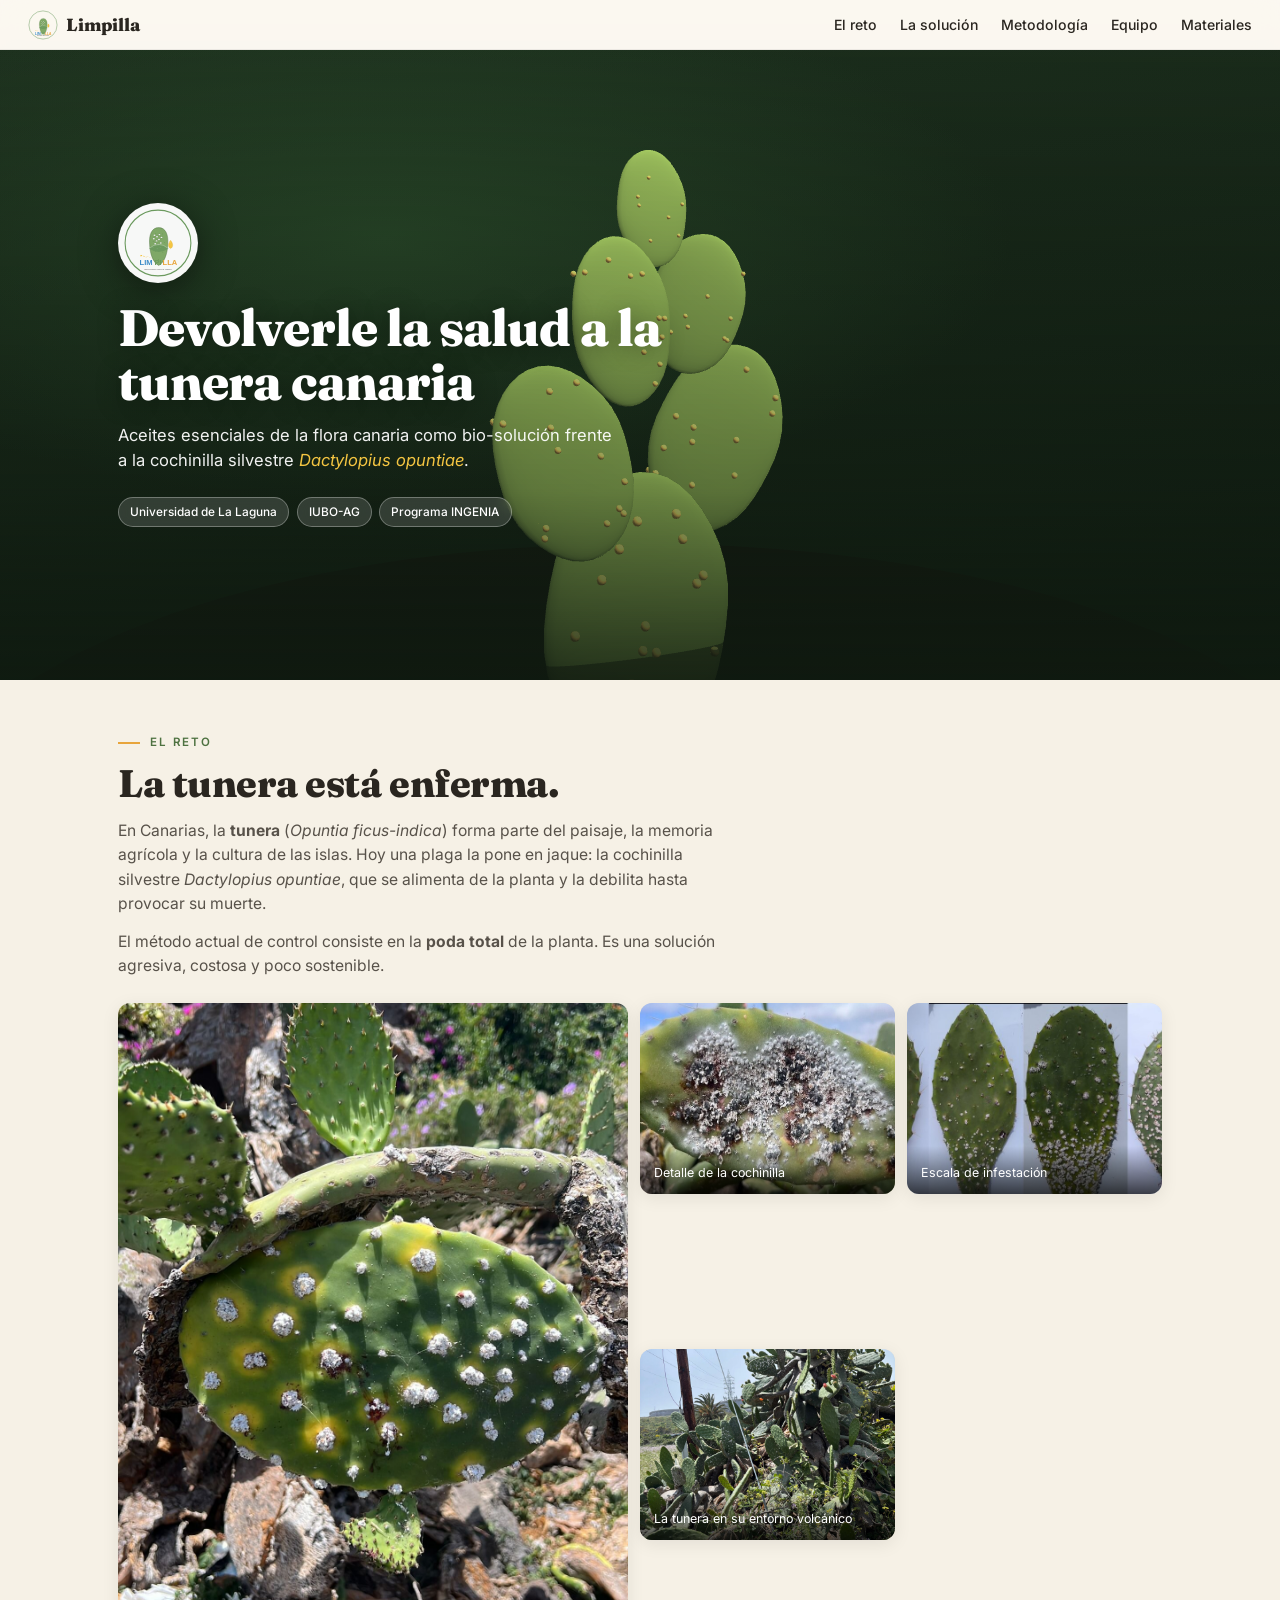
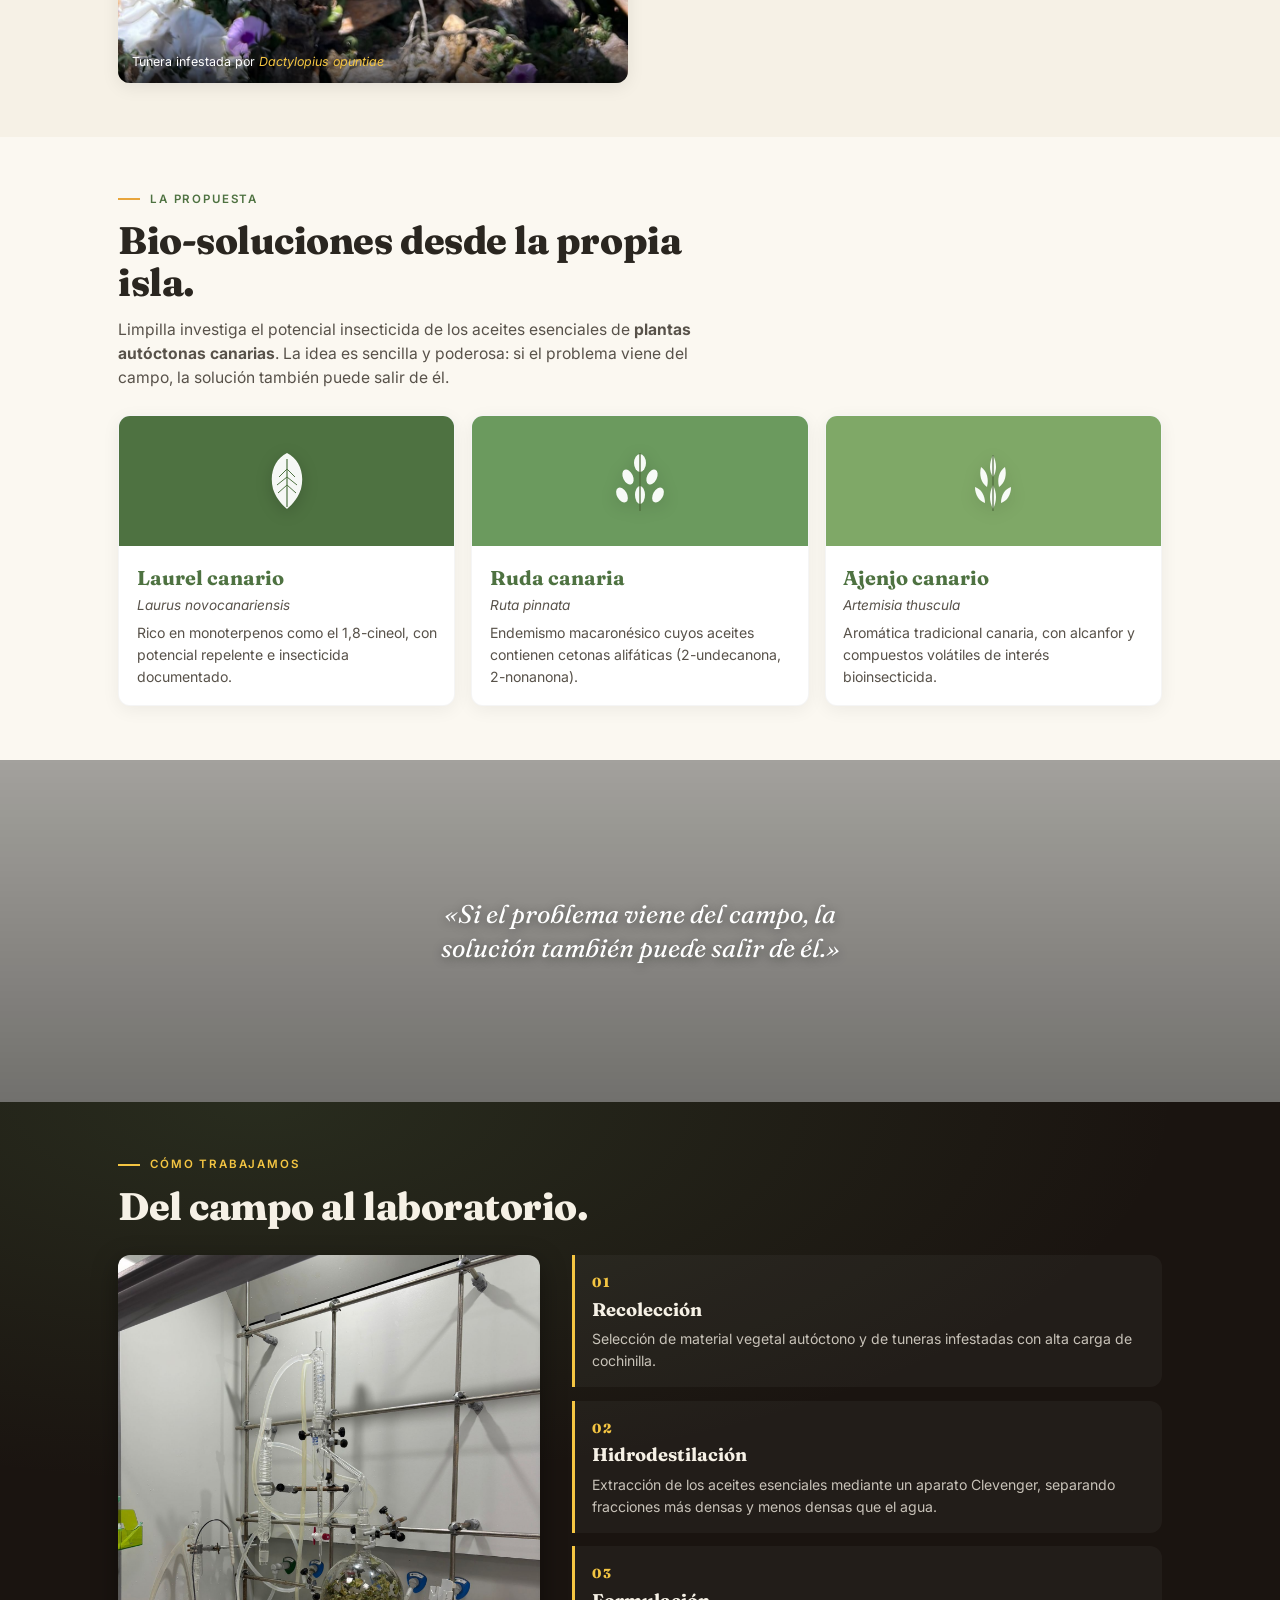
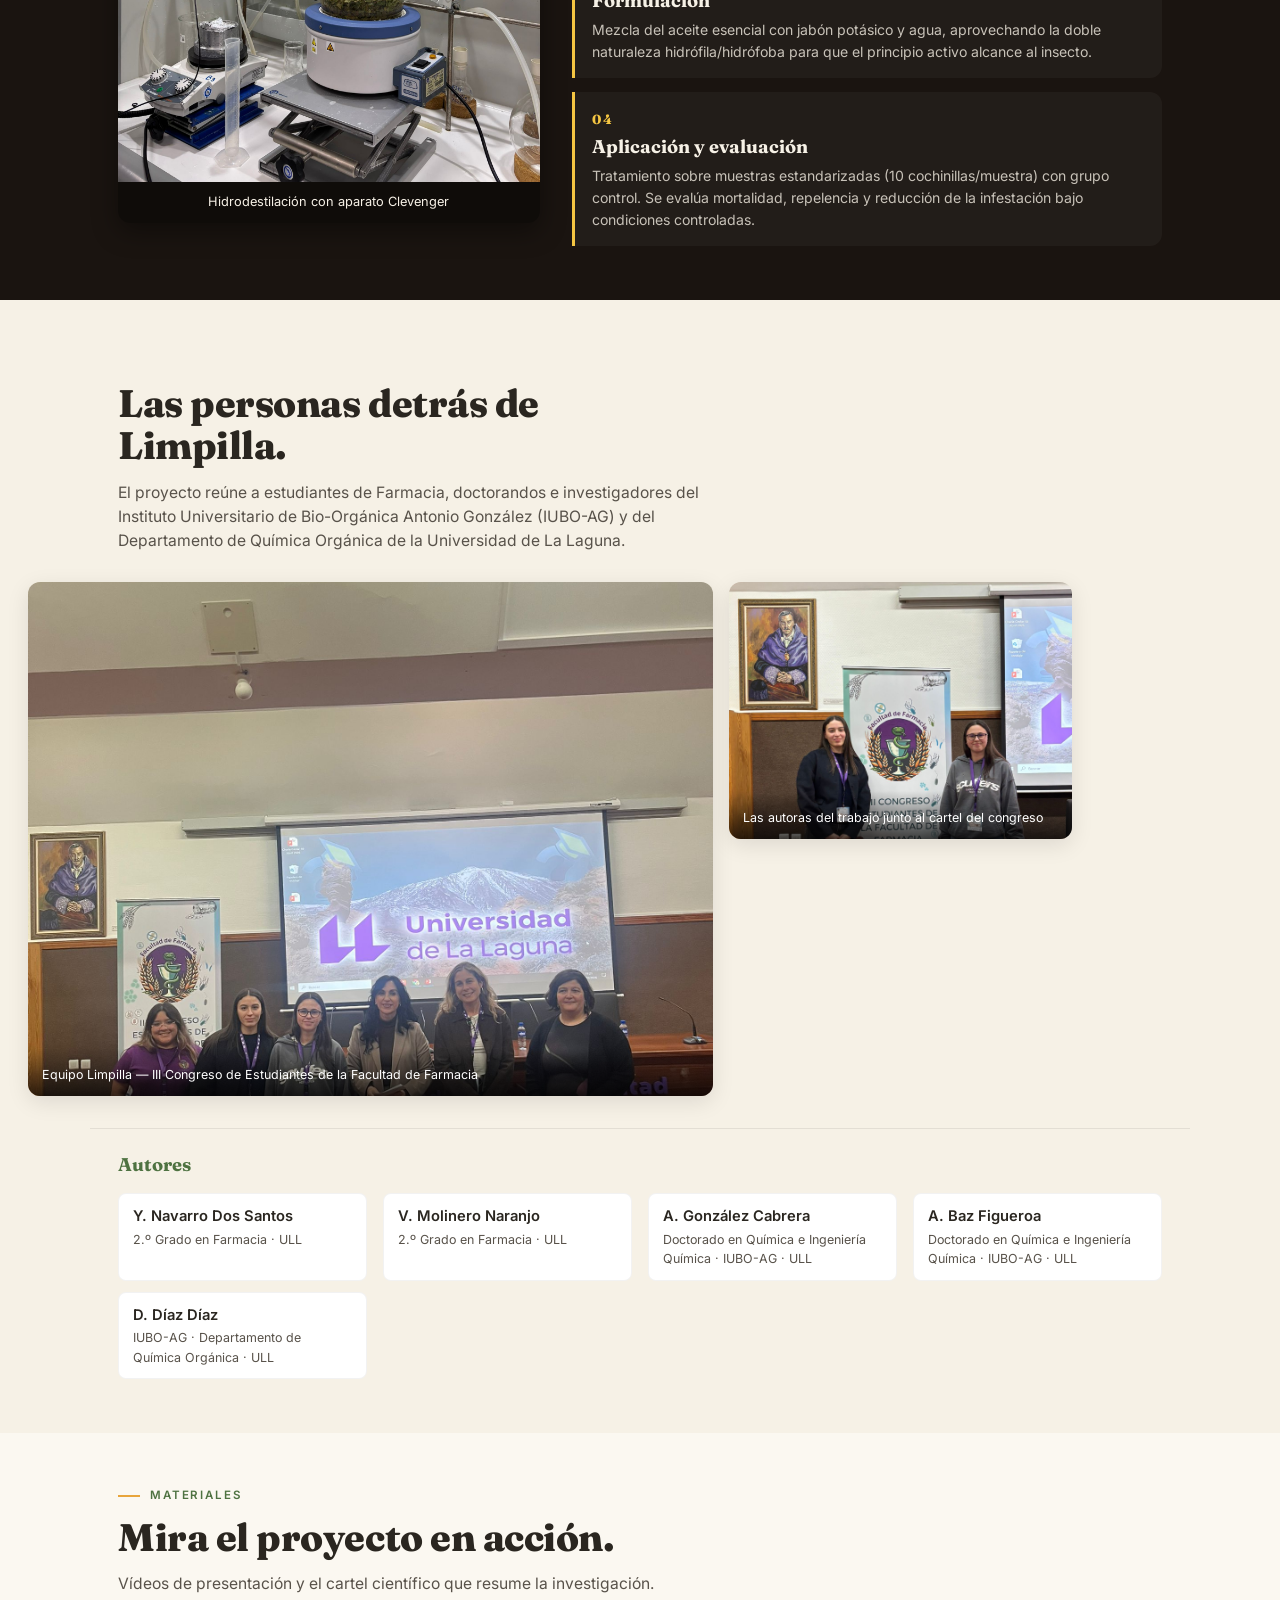
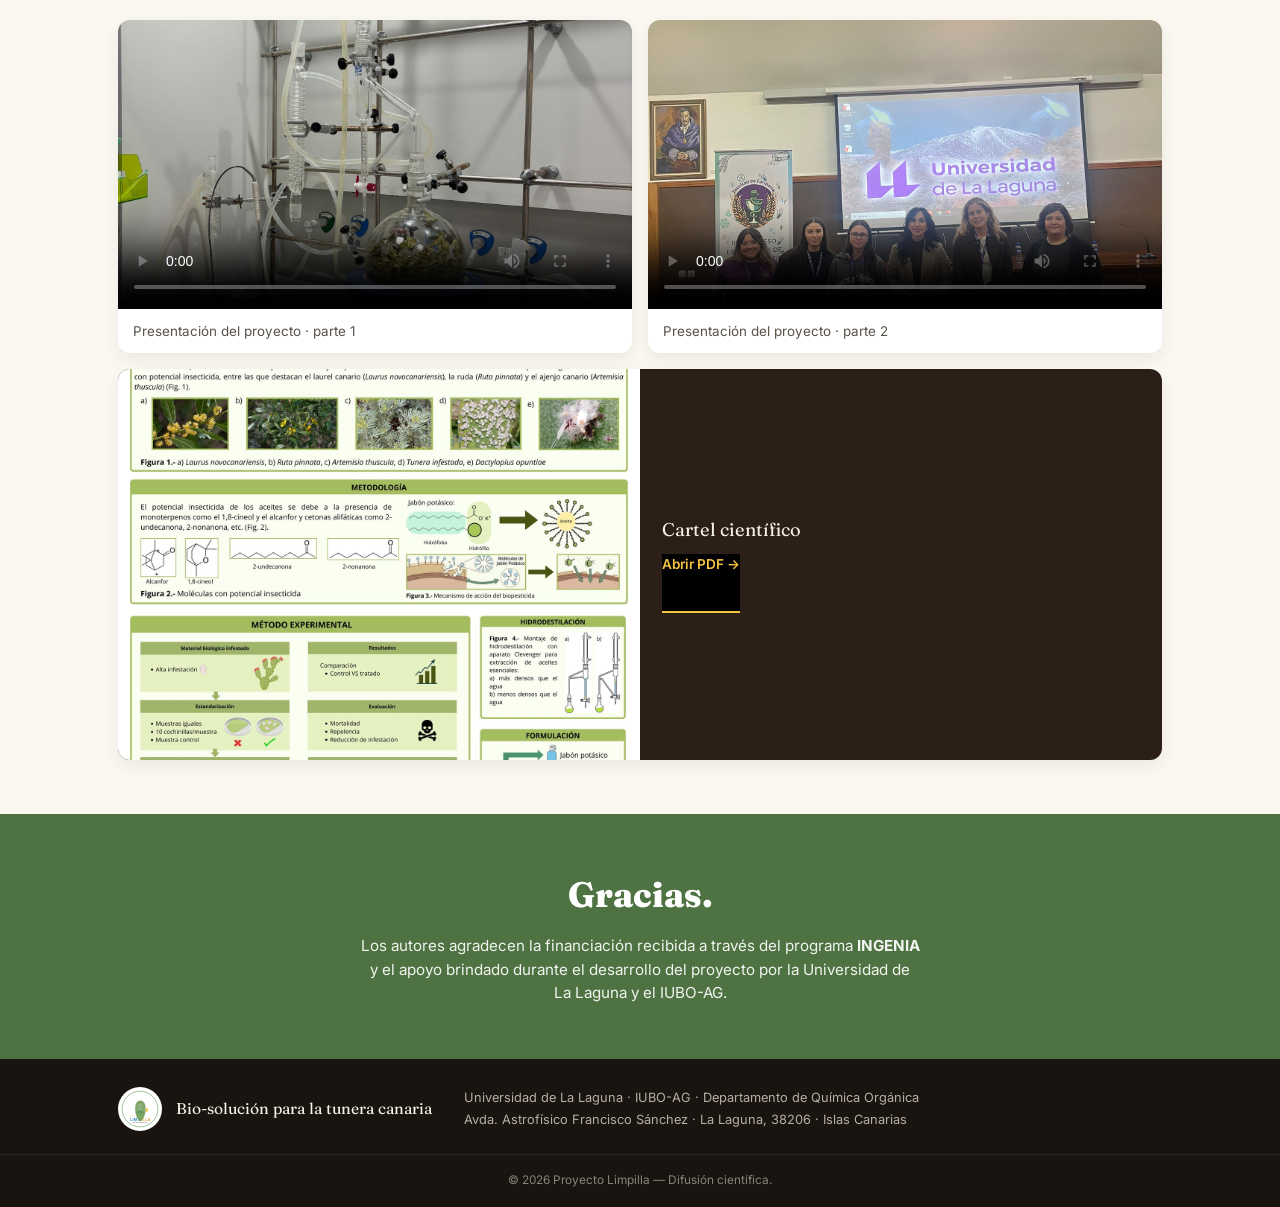
==== docs/index.html @ c23ee188 "Rename web/ -> docs/ para GitHub Pages, añadir .gitignore y README" ====
<!DOCTYPE html>
<html lang="es">
<head>
    <meta charset="UTF-8">
    <meta name="viewport" content="width=device-width, initial-scale=1.0">
    <title>Limpilla — Bio-solución para la tunera canaria</title>
    <meta name="description" content="Proyecto de investigación de la Universidad de La Laguna que desarrolla biopesticidas a partir de aceites esenciales de flora canaria para combatir la cochinilla silvestre (Dactylopius opuntiae) que afecta a la tunera.">
    <link rel="icon" type="image/svg+xml" href="img/logo-limpilla.svg">
    <link rel="preconnect" href="https://fonts.googleapis.com">
    <link rel="preconnect" href="https://fonts.gstatic.com" crossorigin>
    <link href="https://fonts.googleapis.com/css2?family=Fraunces:opsz,wght@9..144,400;9..144,600;9..144,800&family=Inter:wght@400;500;600&display=swap" rel="stylesheet">
    <link rel="stylesheet" href="css/styles.css">
</head>
<body>

<!-- ============ NAVEGACIÓN ============ -->
<header class="nav">
    <a class="nav__brand" href="#inicio" aria-label="Inicio">
        <img src="img/logo-limpilla.svg" alt="Logo Limpilla" class="nav__logo">
        <span class="nav__name">Limpilla</span>
    </a>
    <button class="nav__toggle" aria-label="Abrir menú" aria-expanded="false">
        <span></span><span></span><span></span>
    </button>
    <nav class="nav__menu">
        <a href="#problema">El reto</a>
        <a href="#solucion">La solución</a>
        <a href="#metodo">Metodología</a>
        <a href="#equipo">Equipo</a>
        <a href="#materiales">Materiales</a>
    </nav>
</header>

<!-- ============ HERO ============ -->
<section id="inicio" class="hero">
    <canvas id="bg3d" class="hero__canvas" aria-hidden="true"></canvas>
    <div class="hero__overlay"></div>
    <div class="hero__content">
        <img src="img/logo-limpilla.svg" alt="Limpilla" class="hero__logo">
        <h1 class="hero__title">Devolverle la salud a la tunera canaria</h1>
        <p class="hero__lead">
            Aceites esenciales de la flora canaria como bio-solución frente a la
            cochinilla silvestre <em>Dactylopius opuntiae</em>.
        </p>
        <div class="hero__tags">
            <span>Universidad de La Laguna</span>
            <span>IUBO-AG</span>
            <span>Programa INGENIA</span>
        
    </div>
</section>

<!-- ============ EL RETO ============ -->
<section id="problema" class="section section--alt">
    <div class="container">
        <p class="eyebrow">El reto</p>
        <h2 class="title">La tunera está enferma.</h2>
        <p class="lead">
            En Canarias, la <strong>tunera</strong> (<em>Opuntia ficus-indica</em>) forma parte
            del paisaje, la memoria agrícola y la cultura de las islas. Hoy una plaga la pone
            en jaque: la cochinilla silvestre <em>Dactylopius opuntiae</em>, que se alimenta de
            la planta y la debilita hasta provocar su muerte.
        </p>
        <p class="lead">
            El método actual de control consiste en la <strong>poda total</strong> de la planta.
            Es una solución agresiva, costosa y poco sostenible.
        </p>
    </div>

    <div class="problema-grid container">
        <figure class="problema-grid__item problema-grid__item--big">
            <img src="img/tunera-infestada.jpg" alt="Pala de tunera completamente infestada por cochinilla silvestre" loading="lazy">
            <figcaption>Tunera infestada por <em>Dactylopius opuntiae</em></figcaption>
        </figure>
        <figure class="problema-grid__item">
            <img src="img/cochinilla-detalle.jpg" alt="Detalle de la cochinilla Dactylopius opuntiae sobre la planta" loading="lazy">
            <figcaption>Detalle de la cochinilla</figcaption>
        </figure>
        <figure class="problema-grid__item">
            <img src="img/escala-infestacion.jpg" alt="Escala visual del nivel de infestación de la tunera" loading="lazy">
            <figcaption>Escala de infestación</figcaption>
        </figure>
        <figure class="problema-grid__item">
            <img src="img/tunera-campo.jpg" alt="Tunera en campo abierto en suelo volcánico" loading="lazy">
            <figcaption>La tunera en su entorno volcánico</figcaption>
        </figure>
    </div>
</section>

<!-- ============ LA SOLUCIÓN ============ -->
<section id="solucion" class="section">
    <div class="container">
        <p class="eyebrow">La propuesta</p>
        <h2 class="title">Bio-soluciones desde la propia isla.</h2>
        <p class="lead">
            Limpilla investiga el potencial insecticida de los aceites esenciales de
            <strong>plantas autóctonas canarias</strong>. La idea es sencilla y poderosa:
            si el problema viene del campo, la solución también puede salir de él.
        </p>
    </div>

    <div class="plantas container">
        <article class="planta">
            <div class="planta__media planta__media--laurel" aria-hidden="true">
                <svg viewBox="0 0 80 80" xmlns="http://www.w3.org/2000/svg" aria-hidden="true">
                    <path d="M40 12 C28 18 22 32 26 48 C30 60 38 66 40 68 C42 66 50 60 54 48 C58 32 52 18 40 12 Z" fill="#fff" opacity="0.95"/>
                    <path d="M40 18 L40 66" stroke="#4e7241" stroke-width="1.2" fill="none"/>
                    <path d="M40 28 L32 36 M40 36 L30 44 M40 44 L31 52 M40 28 L48 36 M40 36 L50 44 M40 44 L49 52" stroke="#4e7241" stroke-width="1" fill="none"/>
                </svg>
            </div>
            <h3>Laurel canario</h3>
            <p class="planta__sci"><em>Laurus novocanariensis</em></p>
            <p>Rico en monoterpenos como el 1,8-cineol, con potencial repelente e insecticida documentado.</p>
        </article>
        <article class="planta">
            <div class="planta__media planta__media--ruda" aria-hidden="true">
                <svg viewBox="0 0 80 80" xmlns="http://www.w3.org/2000/svg" aria-hidden="true">
                    <g fill="#fff" opacity="0.95">
                        <ellipse cx="40" cy="22" rx="6" ry="9"/>
                        <ellipse cx="28" cy="36" rx="5" ry="8" transform="rotate(-25 28 36)"/>
                        <ellipse cx="52" cy="36" rx="5" ry="8" transform="rotate(25 52 36)"/>
                        <ellipse cx="22" cy="54" rx="5" ry="8" transform="rotate(-30 22 54)"/>
                        <ellipse cx="40" cy="54" rx="5" ry="9"/>
                        <ellipse cx="58" cy="54" rx="5" ry="8" transform="rotate(30 58 54)"/>
                    </g>
                    <path d="M40 12 L40 70" stroke="#4e6b3b" stroke-width="1.3"/>
                </svg>
            </div>
            <h3>Ruda canaria</h3>
            <p class="planta__sci"><em>Ruta pinnata</em></p>
            <p>Endemismo macaronésico cuyos aceites contienen cetonas alifáticas (2-undecanona, 2-nonanona).</p>
        </article>
        <article class="planta">
            <div class="planta__media planta__media--ajenjo" aria-hidden="true">
                <svg viewBox="0 0 80 80" xmlns="http://www.w3.org/2000/svg" aria-hidden="true">
                    <g fill="#fff" opacity="0.95">
                        <path d="M40 14 C36 22 36 30 40 36 C44 30 44 22 40 14 Z"/>
                        <path d="M28 26 C26 34 28 42 34 46 C36 38 34 30 28 26 Z"/>
                        <path d="M52 26 C54 34 52 42 46 46 C44 38 46 30 52 26 Z"/>
                        <path d="M22 46 C22 54 26 60 32 62 C32 54 28 48 22 46 Z"/>
                        <path d="M58 46 C58 54 54 60 48 62 C48 54 52 48 58 46 Z"/>
                        <path d="M40 44 C36 52 36 60 40 68 C44 60 44 52 40 44 Z"/>
                    </g>
                    <path d="M40 14 L40 70" stroke="#4e6b3b" stroke-width="1.2"/>
                </svg>
            </div>
            <h3>Ajenjo canario</h3>
            <p class="planta__sci"><em>Artemisia thuscula</em></p>
            <p>Aromática tradicional canaria, con alcanfor y compuestos volátiles de interés bioinsecticida.</p>
        </article>
    </div>
</section>

<!-- ============ PARALLAX BREAK ============ -->
<section class="parallax" aria-hidden="true">
    <div class="parallax__img" style="background-image:url('img/tunera-paisaje.jpg')"></div>
    <p class="parallax__quote">«Si el problema viene del campo, la solución también puede salir de él.»</p>
</section>

<!-- ============ METODOLOGÍA ============ -->
<section id="metodo" class="section section--dark">
    <div class="container">
        <p class="eyebrow eyebrow--light">Cómo trabajamos</p>
        <h2 class="title title--light">Del campo al laboratorio.</h2>
    </div>

    <div class="metodo container">
        <figure class="metodo__media">
            <img src="img/laboratorio-destilacion.jpg" alt="Montaje de hidrodestilación con aparato Clevenger en laboratorio" loading="lazy">
            <figcaption>Hidrodestilación con aparato Clevenger</figcaption>
        </figure>
        <ol class="metodo__pasos">
            <li>
                <span class="metodo__num">01</span>
                <h3>Recolección</h3>
                <p>Selección de material vegetal autóctono y de tuneras infestadas con alta carga de cochinilla.</p>
            </li>
            <li>
                <span class="metodo__num">02</span>
                <h3>Hidrodestilación</h3>
                <p>Extracción de los aceites esenciales mediante un aparato Clevenger, separando fracciones más densas y menos densas que el agua.</p>
            </li>
            <li>
                <span class="metodo__num">03</span>
                <h3>Formulación</h3>
                <p>Mezcla del aceite esencial con jabón potásico y agua, aprovechando la doble naturaleza hidrófila/hidrófoba para que el principio activo alcance al insecto.</p>
            </li>
            <li>
                <span class="metodo__num">04</span>
                <h3>Aplicación y evaluación</h3>
                <p>Tratamiento sobre muestras estandarizadas (10 cochinillas/muestra) con grupo control. Se evalúa mortalidad, repelencia y reducción de la infestación bajo condiciones controladas.</p>
            </li>
        </ol>
    </div>
</section>

<!-- ============ EQUIPO ============ -->
<section id="equipo" class="section section--alt">
    <div class="container">
        <p class="eyebrow">El equipo</p>
        <h2 class="title">Las personas detrás de Limpilla.</h2>
        <p class="lead">
            El proyecto reúne a estudiantes de Farmacia, doctorandos e investigadores del
            Instituto Universitario de Bio-Orgánica Antonio González (IUBO-AG) y del
            Departamento de Química Orgánica de la Universidad de La Laguna.
        </p>
    </div>

    <div class="equipo container">
        <figure class="equipo__foto equipo__foto--big">
            <img src="img/equipo-completo.jpg" alt="Equipo completo del proyecto Limpilla en el congreso" loading="lazy">
            <figcaption>Equipo Limpilla — III Congreso de Estudiantes de la Facultad de Farmacia</figcaption>
        </figure>
        <figure class="equipo__foto">
            <img src="img/equipo-congreso.jpg" alt="Las dos estudiantes con el cartel del congreso" loading="lazy">
            <figcaption>Las autoras del trabajo junto al cartel del congreso</figcaption>
        </figure>
    </div>

    <div class="container autores">
        <h3 class="autores__title">Autores</h3>
        <ul class="autores__list">
            <li><strong>Y. Navarro Dos Santos</strong><span>2.º Grado en Farmacia · ULL</span></li>
            <li><strong>V. Molinero Naranjo</strong><span>2.º Grado en Farmacia · ULL</span></li>
            <li><strong>A. González Cabrera</strong><span>Doctorado en Química e Ingeniería Química · IUBO-AG · ULL</span></li>
            <li><strong>A. Baz Figueroa</strong><span>Doctorado en Química e Ingeniería Química · IUBO-AG · ULL</span></li>
            <li><strong>D. Díaz Díaz</strong><span>IUBO-AG · Departamento de Química Orgánica · ULL</span></li>
        </ul>
    </div>
</section>

<!-- ============ MATERIALES ============ -->
<section id="materiales" class="section">
    <div class="container">
        <p class="eyebrow">Materiales</p>
        <h2 class="title">Mira el proyecto en acción.</h2>
        <p class="lead">
            Vídeos de presentación y el cartel científico que resume la investigación.
        </p>
    </div>

    <div class="materiales container">
        <figure class="material material--video">
            <video controls preload="metadata" poster="img/laboratorio-destilacion.jpg">
                <source src="video/limpilla-presentacion-1.mp4" type="video/mp4">
                Tu navegador no soporta vídeo HTML5.
            </video>
            <figcaption>Presentación del proyecto · parte 1</figcaption>
        </figure>
        <figure class="material material--video">
            <video controls preload="metadata" poster="img/equipo-completo.jpg">
                <source src="video/limpilla-presentacion-2.mp4" type="video/mp4">
                Tu navegador no soporta vídeo HTML5.
            </video>
            <figcaption>Presentación del proyecto · parte 2</figcaption>
        </figure>
        <figure class="material material--poster">
            <a href="img/poster/poster-limpilla.pdf" target="_blank" rel="noopener">
                <img src="img/poster/poster-limpilla-media.jpg" alt="Cartel científico del proyecto Limpilla" loading="lazy">
            </a>
            <figcaption>
                Cartel científico
                <a class="material__link" href="img/poster/poster-limpilla.pdf" target="_blank" rel="noopener">Abrir PDF →</a>
            </figcaption>
        </figure>
    </div>
</section>

<!-- ============ AGRADECIMIENTOS ============ -->
<section class="cta">
    <div class="container">
        <h2>Gracias.</h2>
        <p>
            Los autores agradecen la financiación recibida a través del programa
            <strong>INGENIA</strong> y el apoyo brindado durante el desarrollo del proyecto
            por la Universidad de La Laguna y el IUBO-AG.
        </p>
    </div>
</section>

<!-- ============ FOOTER ============ -->
<footer class="footer">
    <div class="container footer__inner">
        <div class="footer__brand">
            <img src="img/logo-limpilla.svg" alt="Limpilla">
            <p>Bio-solución para la tunera canaria</p>
        </div>
        <div class="footer__meta">
            <p>Universidad de La Laguna · IUBO-AG · Departamento de Química Orgánica</p>
            <p>Avda. Astrofísico Francisco Sánchez · La Laguna, 38206 · Islas Canarias</p>
        </div>
    </div>
    <p class="footer__copy">© <span id="year"></span> Proyecto Limpilla — Difusión científica.</p>
</footer>

<!-- ============ LIGHTBOX ============ -->
<div class="lightbox" id="lightbox" aria-hidden="true" role="dialog" aria-label="Imagen ampliada">
    <button class="lightbox__close" aria-label="Cerrar">×</button>
    <img class="lightbox__img" src="" alt="">
    <p class="lightbox__caption"></p>
</div>

<script src="js/lib/three.min.js"></script>
<script src="js/script.js"></script>
</body>
</html>
---- docs/css/styles.css ----
/* =========================================================
   LIMPILLA — Bio-solución para la tunera canaria
   Estilo: naturaleza canaria — compacto, sólido, mobile-first
   ========================================================= */

:root {
    --c-verde-tunera: #6b9a5e;
    --c-verde-oscuro: #4e7241;
    --c-verde-pala: #7fa867;
    --c-verde-claro: #a8c293;
    --c-amarillo-aceite: #e8a53c;
    --c-amarillo-luz: #f4c542;
    --c-tierra: #2c1f17;
    --c-volcan: #1a1410;
    --c-arena: #f6f1e6;
    --c-arena-2: #ece4d2;
    --c-papel: #fbf8f1;
    --c-texto: #2a2620;
    --c-texto-suave: #58524a;

    --ff-display: "Fraunces", Georgia, serif;
    --ff-body: "Inter", -apple-system, BlinkMacSystemFont, sans-serif;

    --maxw: 1100px;
    --radius: 12px;
    --transition: 280ms cubic-bezier(0.2, 0.7, 0.2, 1);
}

/* -------------------- Reset -------------------- */
*, *::before, *::after { box-sizing: border-box; }

html { scroll-behavior: smooth; }

body {
    margin: 0;
    font-family: var(--ff-body);
    color: var(--c-texto);
    background: var(--c-papel);
    line-height: 1.55;
    font-size: 15.5px;
    -webkit-font-smoothing: antialiased;
}

img, video, canvas { max-width: 100%; display: block; }

a {
    color: var(--c-verde-oscuro);
    text-decoration: none;
    transition: color var(--transition);
}
a:hover { color: var(--c-amarillo-aceite); }

.container {
    max-width: var(--maxw);
    margin: 0 auto;
    padding: 0 clamp(1rem, 3vw, 1.75rem);
}

/* -------------------- Tipografía -------------------- */
.eyebrow {
    font-family: var(--ff-body);
    font-size: 0.72rem;
    font-weight: 600;
    letter-spacing: 0.16em;
    text-transform: uppercase;
    color: var(--c-verde-oscuro);
    margin: 0 0 0.65rem;
    position: relative;
    padding-left: 32px;
}
.eyebrow::before {
    content: "";
    position: absolute;
    left: 0; top: 50%;
    width: 22px; height: 2px;
    background: var(--c-amarillo-aceite);
    transform: translateY(-50%);
}
.eyebrow--light { color: var(--c-amarillo-luz); }
.eyebrow--light::before { background: var(--c-amarillo-luz); }

.title {
    font-family: var(--ff-display);
    font-weight: 800;
    font-size: clamp(1.7rem, 3.2vw, 2.4rem);
    line-height: 1.1;
    letter-spacing: -0.012em;
    margin: 0 0 0.9rem;
    max-width: 22ch;
}
.title--light { color: var(--c-arena); }

.lead {
    font-size: clamp(0.98rem, 1.1vw, 1.05rem);
    color: var(--c-texto-suave);
    max-width: 60ch;
    margin: 0 0 0.85rem;
}

/* -------------------- Navegación -------------------- */
.nav {
    position: sticky;
    top: 0;
    z-index: 100;
    display: flex;
    align-items: center;
    justify-content: space-between;
    padding: 0.6rem clamp(1rem, 3vw, 1.75rem);
    background: rgba(251, 248, 241, 0.88);
    backdrop-filter: saturate(160%) blur(12px);
    -webkit-backdrop-filter: saturate(160%) blur(12px);
    border-bottom: 1px solid rgba(0, 0, 0, 0.06);
}
.nav__brand {
    display: flex;
    align-items: center;
    gap: 0.5rem;
    color: var(--c-texto);
    font-weight: 600;
}
.nav__logo { width: 30px; height: 30px; }
.nav__name {
    font-family: var(--ff-display);
    font-weight: 800;
    font-size: 1.1rem;
}
.nav__menu {
    display: flex;
    gap: clamp(0.85rem, 1.8vw, 1.6rem);
}
.nav__menu a {
    color: var(--c-texto);
    font-weight: 500;
    font-size: 0.88rem;
    position: relative;
}
.nav__menu a::after {
    content: "";
    position: absolute;
    left: 0; bottom: -5px;
    width: 100%; height: 2px;
    background: var(--c-amarillo-aceite);
    transform: scaleX(0);
    transform-origin: right;
    transition: transform var(--transition);
}
.nav__menu a:hover::after { transform: scaleX(1); transform-origin: left; }

.nav__toggle {
    display: none;
    background: none;
    border: 0;
    width: 36px; height: 36px;
    cursor: pointer;
    flex-direction: column;
    justify-content: center;
    gap: 5px;
    padding: 0;
}
.nav__toggle span {
    display: block;
    height: 2px;
    background: var(--c-texto);
    border-radius: 2px;
    transition: transform var(--transition), opacity var(--transition);
}

/* -------------------- Hero -------------------- */
.hero {
    position: relative;
    min-height: 70vh;
    display: flex;
    align-items: center;
    overflow: hidden;
    color: #fff;
    background:
        radial-gradient(70% 60% at 30% 30%, #2a4a2a 0%, transparent 70%),
        linear-gradient(170deg, #1f3320 0%, #0f1a10 100%);
}
.hero__canvas {
    position: absolute;
    inset: 0;
    width: 100% !important;
    height: 100% !important;
    z-index: 0;
}
.hero__overlay {
    position: absolute;
    inset: 0;
    z-index: 1;
    background:
        linear-gradient(180deg, rgba(15,26,16,0.10) 0%, rgba(15,26,16,0.45) 70%, rgba(15,26,16,0.85) 100%);
    pointer-events: none;
}
.hero__content {
    position: relative;
    z-index: 2;
    max-width: var(--maxw);
    margin: 0 auto;
    padding: clamp(3rem, 8vh, 4.5rem) clamp(1rem, 3vw, 1.75rem);
    width: 100%;
}
.hero__logo {
    width: 80px; height: 80px;
    margin-bottom: 1.1rem;
    filter: drop-shadow(0 6px 18px rgba(0,0,0,0.5));
    background: rgba(255,255,255,0.97);
    border-radius: 50%;
    padding: 5px;
}
.hero__title {
    font-family: var(--ff-display);
    font-weight: 800;
    font-size: clamp(1.9rem, 4.4vw, 3.2rem);
    line-height: 1.05;
    letter-spacing: -0.018em;
    max-width: 18ch;
    margin: 0 0 0.9rem;
    text-shadow: 0 2px 24px rgba(0,0,0,0.4);
}
.hero__lead {
    font-size: clamp(1rem, 1.3vw, 1.12rem);
    max-width: 50ch;
    color: rgba(255,255,255,0.94);
    margin: 0 0 1.4rem;
}
.hero__lead em { color: var(--c-amarillo-luz); font-style: italic; }
.hero__tags {
    display: flex;
    flex-wrap: wrap;
    gap: 0.45rem;
}
.hero__tags span {
    font-size: 0.74rem;
    font-weight: 500;
    padding: 0.32rem 0.7rem;
    background: rgba(255,255,255,0.14);
    border: 1px solid rgba(255,255,255,0.3);
    border-radius: 999px;
    backdrop-filter: blur(6px);
    -webkit-backdrop-filter: blur(6px);
}
.hero__scroll {
    position: absolute;
    left: 50%;
    bottom: 1.5rem;
    transform: translateX(-50%);
    width: 24px; height: 38px;
    border: 2px solid rgba(255,255,255,0.65);
    border-radius: 12px;
    display: block;
    z-index: 2;
}
.hero__scroll span {
    display: block;
    width: 3px; height: 7px;
    margin: 7px auto 0;
    background: rgba(255,255,255,0.85);
    border-radius: 2px;
    animation: scrollDot 1.8s ease-in-out infinite;
}
@keyframes scrollDot {
    0%   { transform: translateY(0); opacity: 1; }
    60%  { transform: translateY(12px); opacity: 0; }
    61%  { transform: translateY(0); opacity: 0; }
    100% { transform: translateY(0); opacity: 1; }
}

/* -------------------- Secciones genéricas -------------------- */
.section {
    padding: clamp(2.5rem, 6vh, 4rem) 0;
}
.section--alt {
    background: var(--c-arena);
}
.section--dark {
    background:
        radial-gradient(120% 80% at 20% 0%, rgba(107,154,94,0.18), transparent 60%),
        var(--c-volcan);
    color: var(--c-arena);
}
.section--dark .lead { color: rgba(246, 241, 230, 0.78); }

/* -------------------- Problema (galería) -------------------- */
.problema-grid {
    display: grid;
    grid-template-columns: 2fr 1fr 1fr;
    grid-template-rows: auto auto;
    gap: 0.75rem;
    margin-top: 1.5rem;
}
.problema-grid__item {
    margin: 0;
    border-radius: var(--radius);
    overflow: hidden;
    position: relative;
    aspect-ratio: 4 / 3;
    background: var(--c-arena-2);
    cursor: zoom-in;
    box-shadow: 0 4px 18px rgba(0,0,0,0.08);
    transition: transform var(--transition), box-shadow var(--transition);
}
.problema-grid__item:hover {
    transform: translateY(-3px);
    box-shadow: 0 10px 30px rgba(0,0,0,0.14);
}
.problema-grid__item--big {
    grid-row: span 2;
    aspect-ratio: 3 / 4;
}
.problema-grid__item img {
    width: 100%; height: 100%;
    object-fit: cover;
    transition: transform 600ms ease;
}
.problema-grid__item:hover img { transform: scale(1.04); }
.problema-grid__item figcaption {
    position: absolute;
    left: 0; right: 0; bottom: 0;
    padding: 1.1rem 0.85rem 0.7rem;
    color: #fff;
    font-size: 0.78rem;
    background: linear-gradient(0deg, rgba(0,0,0,0.7), transparent);
}
.problema-grid__item figcaption em { color: var(--c-amarillo-luz); }

/* -------------------- Plantas (colores sólidos) -------------------- */
.plantas {
    display: grid;
    grid-template-columns: repeat(3, 1fr);
    gap: 1rem;
    margin-top: 1.5rem;
}
.planta {
    background: #fff;
    border-radius: var(--radius);
    overflow: hidden;
    box-shadow: 0 4px 18px rgba(0,0,0,0.06);
    border: 1px solid rgba(0,0,0,0.04);
    transition: transform var(--transition), box-shadow var(--transition);
    display: flex;
    flex-direction: column;
}
.planta:hover {
    transform: translateY(-4px);
    box-shadow: 0 14px 32px rgba(0,0,0,0.1);
}
.planta__media {
    height: 130px;
    display: flex;
    align-items: center;
    justify-content: center;
    position: relative;
}
.planta__media svg {
    width: 80px; height: 80px;
    filter: drop-shadow(0 4px 8px rgba(0,0,0,0.18));
}
.planta__media--laurel  { background: var(--c-verde-oscuro); }
.planta__media--ruda    { background: var(--c-verde-tunera); }
.planta__media--ajenjo  { background: var(--c-verde-pala); }

.planta h3 {
    font-family: var(--ff-display);
    font-size: 1.25rem;
    margin: 1rem 1.1rem 0.15rem;
    color: var(--c-verde-oscuro);
}
.planta__sci {
    margin: 0 1.1rem 0.4rem;
    color: var(--c-texto-suave);
    font-size: 0.85rem;
}
.planta p:last-child {
    margin: 0 1.1rem 1.1rem;
    color: var(--c-texto-suave);
    font-size: 0.88rem;
}

/* -------------------- Parallax break -------------------- */
.parallax {
    position: relative;
    height: 38vh;
    min-height: 280px;
    overflow: hidden;
    display: flex;
    align-items: center;
    justify-content: center;
}
.parallax__img {
    position: absolute;
    inset: -10% 0;
    background-size: cover;
    background-position: center;
    background-attachment: fixed;
    z-index: 0;
}
.parallax::after {
    content: "";
    position: absolute;
    inset: 0;
    background:
        linear-gradient(180deg, rgba(0,0,0,0.35) 0%, rgba(0,0,0,0.55) 100%);
    z-index: 1;
}
.parallax__quote {
    position: relative;
    z-index: 2;
    font-family: var(--ff-display);
    font-style: italic;
    font-size: clamp(1.1rem, 2.3vw, 1.6rem);
    color: #fff;
    text-align: center;
    max-width: 30ch;
    padding: 0 1.5rem;
    margin: 0;
    text-shadow: 0 2px 12px rgba(0,0,0,0.5);
    line-height: 1.35;
}

/* -------------------- Metodología -------------------- */
.metodo {
    display: grid;
    grid-template-columns: 5fr 7fr;
    gap: clamp(1.25rem, 3vw, 2rem);
    align-items: start;
    margin-top: 1.75rem;
}
.metodo__media {
    margin: 0;
    border-radius: var(--radius);
    overflow: hidden;
    position: sticky;
    top: 4rem;
    cursor: zoom-in;
    box-shadow: 0 8px 26px rgba(0,0,0,0.4);
}
.metodo__media img {
    width: 100%;
    aspect-ratio: 4 / 5;
    object-fit: cover;
}
.metodo__media figcaption {
    padding: 0.65rem 0.85rem;
    background: rgba(0,0,0,0.4);
    color: var(--c-arena);
    font-size: 0.8rem;
    text-align: center;
}
.metodo__pasos {
    list-style: none;
    padding: 0;
    margin: 0;
    display: flex;
    flex-direction: column;
    gap: 0.85rem;
}
.metodo__pasos li {
    background: rgba(255,255,255,0.04);
    border-left: 3px solid var(--c-amarillo-luz);
    border-radius: 0 var(--radius) var(--radius) 0;
    padding: 0.95rem 1.1rem;
    transition: background var(--transition), border-color var(--transition);
}
.metodo__pasos li:hover {
    background: rgba(255,255,255,0.08);
    border-color: var(--c-verde-pala);
}
.metodo__num {
    display: inline-block;
    font-family: var(--ff-display);
    font-weight: 800;
    font-size: 0.82rem;
    color: var(--c-amarillo-luz);
    letter-spacing: 0.1em;
    margin-bottom: 0.2rem;
}
.metodo__pasos h3 {
    font-family: var(--ff-display);
    font-size: 1.15rem;
    margin: 0 0 0.25rem;
    color: var(--c-arena);
}
.metodo__pasos p {
    margin: 0;
    color: rgba(246, 241, 230, 0.78);
    font-size: 0.88rem;
}

/* -------------------- Equipo -------------------- */
.equipo {
    display: grid;
    grid-template-columns: 2fr 1fr;
    gap: 1rem;
    margin: 1.75rem 0 2rem;
}
.equipo__foto {
    margin: 0;
    border-radius: var(--radius);
    overflow: hidden;
    background: var(--c-arena-2);
    cursor: zoom-in;
    box-shadow: 0 6px 22px rgba(0,0,0,0.1);
    aspect-ratio: 4 / 3;
    position: relative;
}
.equipo__foto--big { aspect-ratio: 4 / 3; }
.equipo__foto img {
    width: 100%; height: 100%;
    object-fit: cover;
    object-position: center 30%;
    transition: transform 600ms ease;
}
.equipo__foto:hover img { transform: scale(1.03); }
.equipo__foto figcaption {
    position: absolute;
    left: 0; right: 0; bottom: 0;
    padding: 1.1rem 0.85rem 0.7rem;
    color: #fff;
    font-size: 0.78rem;
    background: linear-gradient(0deg, rgba(0,0,0,0.7), transparent);
}

.autores {
    border-top: 1px solid rgba(0,0,0,0.08);
    padding-top: 1.4rem;
}
.autores__title {
    font-family: var(--ff-display);
    font-size: 1.15rem;
    color: var(--c-verde-oscuro);
    margin: 0 0 0.85rem;
}
.autores__list {
    list-style: none;
    padding: 0;
    margin: 0;
    display: grid;
    grid-template-columns: repeat(auto-fit, minmax(220px, 1fr));
    gap: 0.7rem 1rem;
}
.autores__list li {
    padding: 0.7rem 0.85rem;
    background: #fff;
    border-radius: 8px;
    border: 1px solid rgba(0,0,0,0.05);
    display: flex;
    flex-direction: column;
    gap: 0.1rem;
}
.autores__list strong { color: var(--c-texto); font-weight: 600; font-size: 0.92rem; }
.autores__list span { color: var(--c-texto-suave); font-size: 0.78rem; }

/* -------------------- Materiales -------------------- */
.materiales {
    display: grid;
    grid-template-columns: 1fr 1fr;
    gap: 1rem;
    margin-top: 1.5rem;
}
.material {
    margin: 0;
    border-radius: var(--radius);
    overflow: hidden;
    background: #fff;
    box-shadow: 0 6px 18px rgba(0,0,0,0.07);
}
.material--video video {
    width: 100%;
    aspect-ratio: 16 / 9;
    background: #000;
    object-fit: cover;
}
.material--poster {
    grid-column: span 2;
    background: var(--c-tierra);
    color: var(--c-arena);
    display: grid;
    grid-template-columns: 1fr 1fr;
    align-items: stretch;
}
.material--poster a {
    display: block;
    overflow: hidden;
    background: #000;
    aspect-ratio: 4 / 3;
}
.material--poster img {
    width: 100%;
    height: 100%;
    object-fit: cover;
    transition: transform 500ms ease;
}
.material--poster a:hover img { transform: scale(1.03); }
.material--poster figcaption {
    padding: 1.4rem;
    display: flex;
    flex-direction: column;
    justify-content: center;
    gap: 0.6rem;
    font-family: var(--ff-display);
    font-size: 1.15rem;
    color: var(--c-arena);
}
.material__link {
    font-family: var(--ff-body);
    font-size: 0.85rem;
    font-weight: 600;
    color: var(--c-amarillo-luz);
    align-self: flex-start;
    border-bottom: 2px solid var(--c-amarillo-luz);
    padding-bottom: 2px;
}
.material__link:hover { color: #fff; border-color: #fff; }
.material:not(.material--poster) figcaption {
    padding: 0.7rem 0.95rem;
    font-size: 0.84rem;
    color: var(--c-texto-suave);
}

/* -------------------- CTA -------------------- */
.cta {
    background: var(--c-verde-oscuro);
    color: #fff;
    padding: clamp(2.5rem, 6vh, 3.5rem) 0;
    text-align: center;
}
.cta h2 {
    font-family: var(--ff-display);
    font-weight: 800;
    font-size: clamp(1.6rem, 3vw, 2.2rem);
    margin: 0 0 0.7rem;
}
.cta p {
    max-width: 56ch;
    margin: 0 auto;
    color: rgba(255,255,255,0.92);
    font-size: 0.95rem;
}

/* -------------------- Footer -------------------- */
.footer {
    background: var(--c-volcan);
    color: rgba(246, 241, 230, 0.7);
    padding: 1.75rem 0 1.1rem;
}
.footer__inner {
    display: grid;
    grid-template-columns: auto 1fr;
    gap: 1rem 2rem;
    align-items: center;
}
.footer__brand {
    display: flex;
    align-items: center;
    gap: 0.85rem;
}
.footer__brand img { width: 44px; height: 44px; background: #fff; border-radius: 50%; padding: 3px; }
.footer__brand p {
    margin: 0;
    font-family: var(--ff-display);
    font-size: 0.98rem;
    color: var(--c-arena);
}
.footer__meta p {
    margin: 0.1rem 0;
    font-size: 0.8rem;
}
.footer__copy {
    text-align: center;
    margin: 1.4rem 0 0;
    padding-top: 1rem;
    border-top: 1px solid rgba(255,255,255,0.08);
    font-size: 0.74rem;
    color: rgba(246, 241, 230, 0.5);
}

/* -------------------- Lightbox -------------------- */
.lightbox {
    position: fixed;
    inset: 0;
    background: rgba(10, 8, 6, 0.92);
    display: flex;
    flex-direction: column;
    align-items: center;
    justify-content: center;
    padding: 1.5rem;
    opacity: 0;
    visibility: hidden;
    transition: opacity 220ms ease, visibility 220ms;
    z-index: 1000;
}
.lightbox.is-open { opacity: 1; visibility: visible; }
.lightbox__img {
    max-width: 92vw;
    max-height: 80vh;
    border-radius: 8px;
    box-shadow: 0 16px 48px rgba(0,0,0,0.6);
}
.lightbox__caption {
    color: var(--c-arena);
    margin: 0.85rem 0 0;
    font-size: 0.9rem;
    text-align: center;
}
.lightbox__close {
    position: absolute;
    top: 1rem; right: 1.1rem;
    width: 40px; height: 40px;
    border-radius: 50%;
    border: 0;
    background: rgba(255,255,255,0.12);
    color: #fff;
    font-size: 1.6rem;
    line-height: 1;
    cursor: pointer;
    transition: background var(--transition);
}
.lightbox__close:hover { background: rgba(255,255,255,0.25); }

/* -------------------- Animación de aparición -------------------- */
.reveal {
    opacity: 0;
    transform: translateY(18px);
    transition: opacity 500ms ease, transform 500ms ease;
}
.reveal.is-visible {
    opacity: 1;
    transform: translateY(0);
}

/* -------------------- Responsive (Tablet) -------------------- */
@media (max-width: 900px) {
    .nav__menu {
        position: fixed;
        top: 56px; left: 0; right: 0;
        background: var(--c-papel);
        flex-direction: column;
        gap: 0;
        padding: 0.85rem 1.25rem;
        border-bottom: 1px solid rgba(0,0,0,0.06);
        transform: translateY(-110%);
        transition: transform var(--transition);
    }
    .nav__menu.is-open { transform: translateY(0); }
    .nav__menu a {
        padding: 0.7rem 0;
        border-bottom: 1px solid rgba(0,0,0,0.06);
        font-size: 1rem;
    }
    .nav__menu a:last-child { border-bottom: 0; }
    .nav__toggle { display: flex; }

    .problema-grid { grid-template-columns: 1fr 1fr; }
    .problema-grid__item--big {
        grid-column: span 2;
        grid-row: auto;
        aspect-ratio: 16 / 10;
    }
    .plantas { grid-template-columns: 1fr 1fr; }
    .metodo { grid-template-columns: 1fr; }
    .metodo__media { position: static; }
    .metodo__media img { aspect-ratio: 4 / 3; }
    .equipo { grid-template-columns: 1fr; }
    .equipo__foto, .equipo__foto--big { aspect-ratio: 16 / 10; }
    .materiales { grid-template-columns: 1fr; }
    .material--poster {
        grid-column: auto;
        grid-template-columns: 1fr;
    }
    .footer__inner {
        grid-template-columns: 1fr;
        text-align: center;
    }
    .footer__brand { justify-content: center; }
}

/* -------------------- Responsive (Móvil) -------------------- */
@media (max-width: 600px) {
    body { font-size: 15px; }
    .hero { min-height: 80vh; }
    .hero__logo { width: 64px; height: 64px; }
    .hero__title { font-size: clamp(1.7rem, 7.5vw, 2.4rem); }
    .hero__lead { font-size: 0.98rem; }
    .hero__tags span { font-size: 0.72rem; padding: 0.28rem 0.6rem; }

    .section { padding: 2.2rem 0; }
    .title { font-size: clamp(1.55rem, 6.5vw, 2rem); }
    .lead { font-size: 0.96rem; }

    .problema-grid { grid-template-columns: 1fr; gap: 0.6rem; }
    .problema-grid__item, .problema-grid__item--big { aspect-ratio: 16 / 10; }
    .problema-grid__item--big { grid-column: auto; }

    .plantas { grid-template-columns: 1fr; }
    .planta__media { height: 110px; }
    .planta__media svg { width: 64px; height: 64px; }

    .parallax { height: 32vh; min-height: 220px; }
    /* Fixed background tiembla en iOS Safari → desactivar */
    .parallax__img { background-attachment: scroll; }

    .metodo__pasos li { padding: 0.85rem 1rem; }
    .equipo__foto, .equipo__foto--big { aspect-ratio: 4 / 3; }
    .material--video video { aspect-ratio: 16 / 9; }

    .cta { padding: 2.2rem 0; }
    .footer { padding: 1.4rem 0 1rem; }
}

/* Reduce motion */
@media (prefers-reduced-motion: reduce) {
    *, *::before, *::after {
        animation-duration: 0.001ms !important;
        transition-duration: 0.001ms !important;
        scroll-behavior: auto !important;
    }
    .reveal { opacity: 1; transform: none; }
}
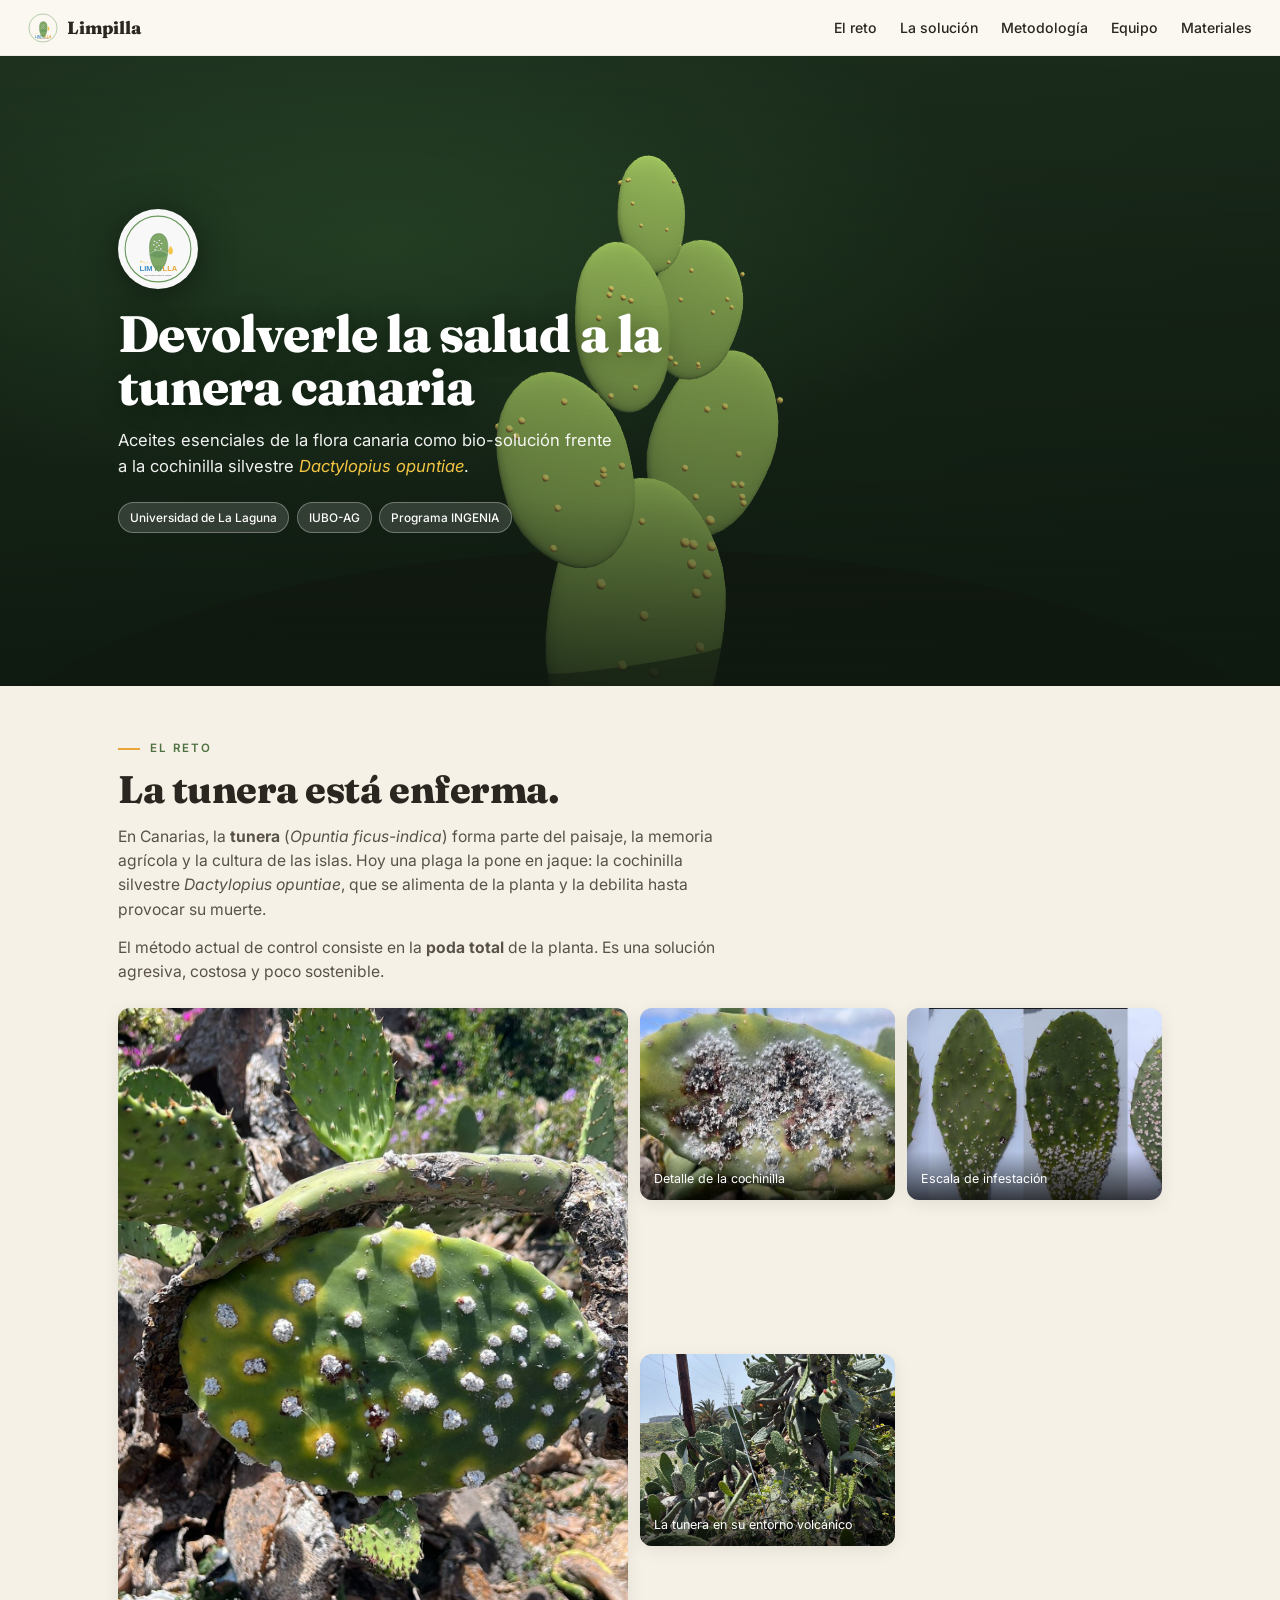
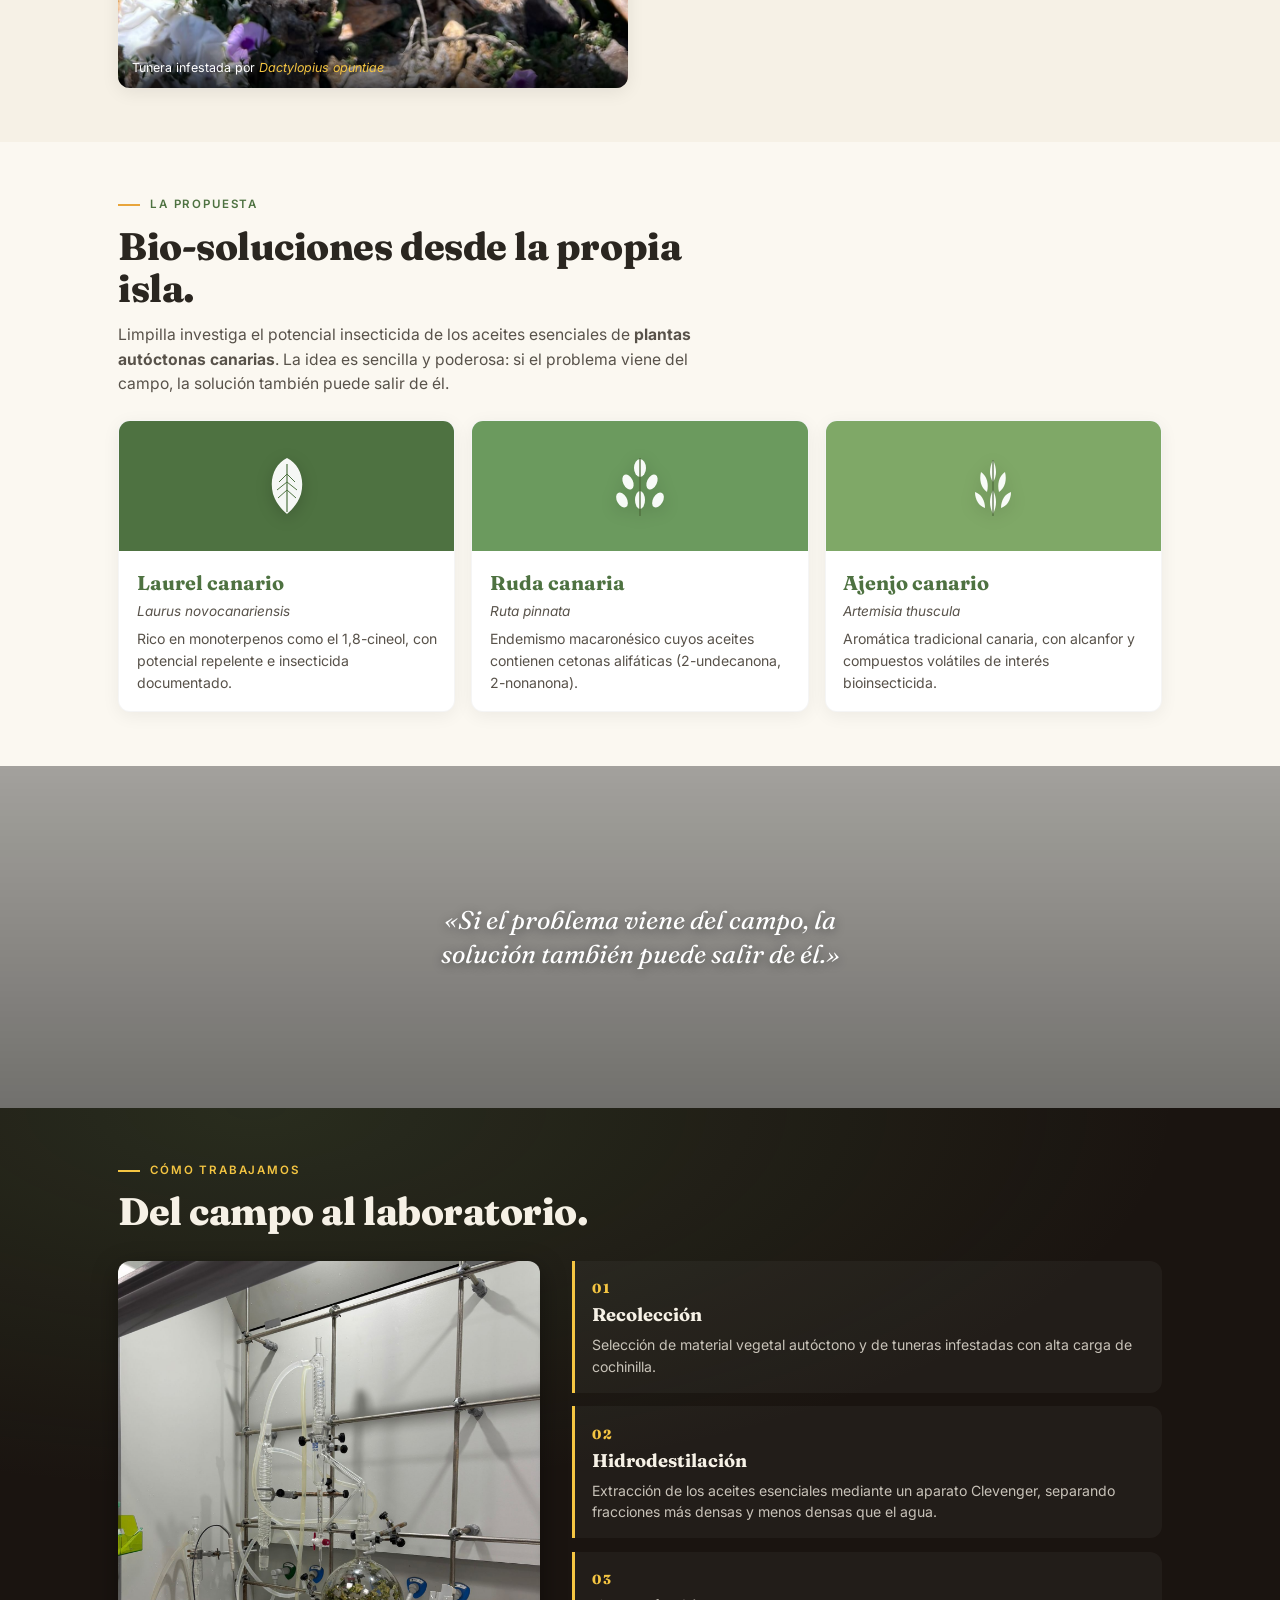
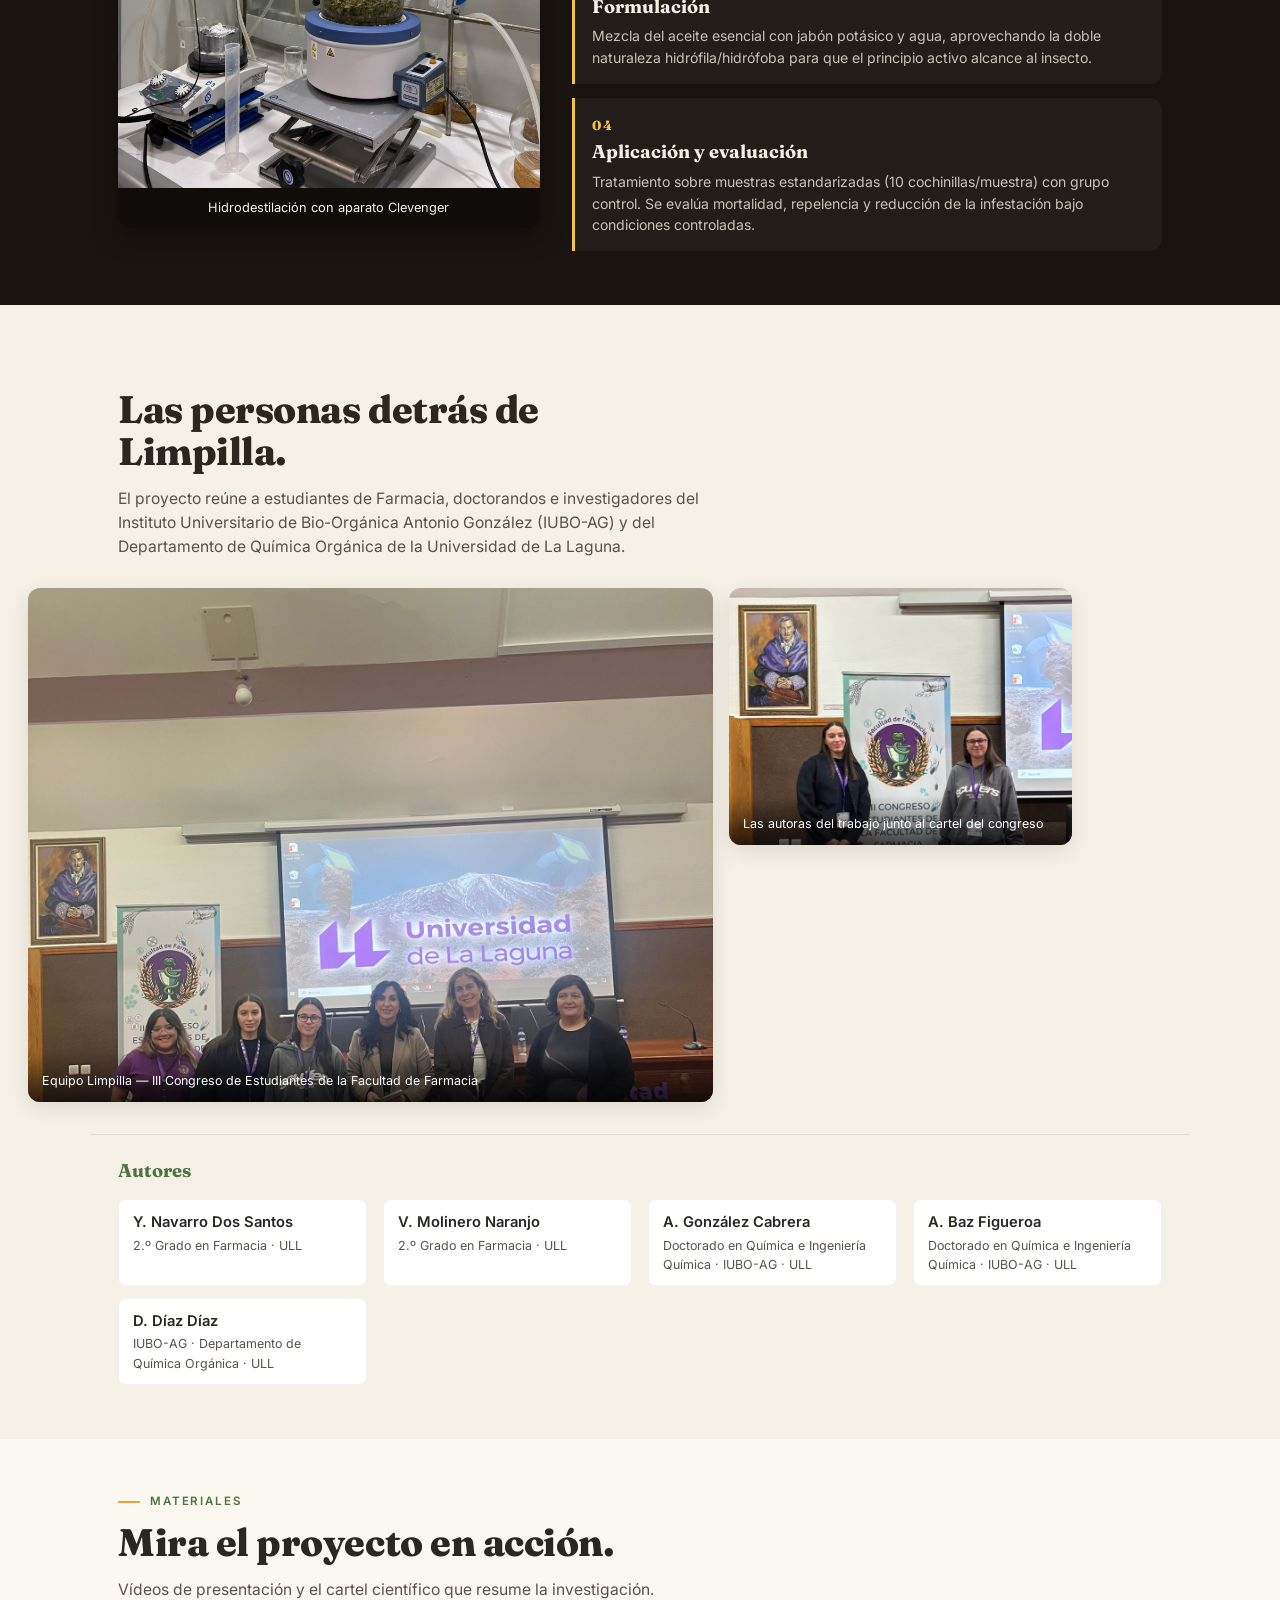
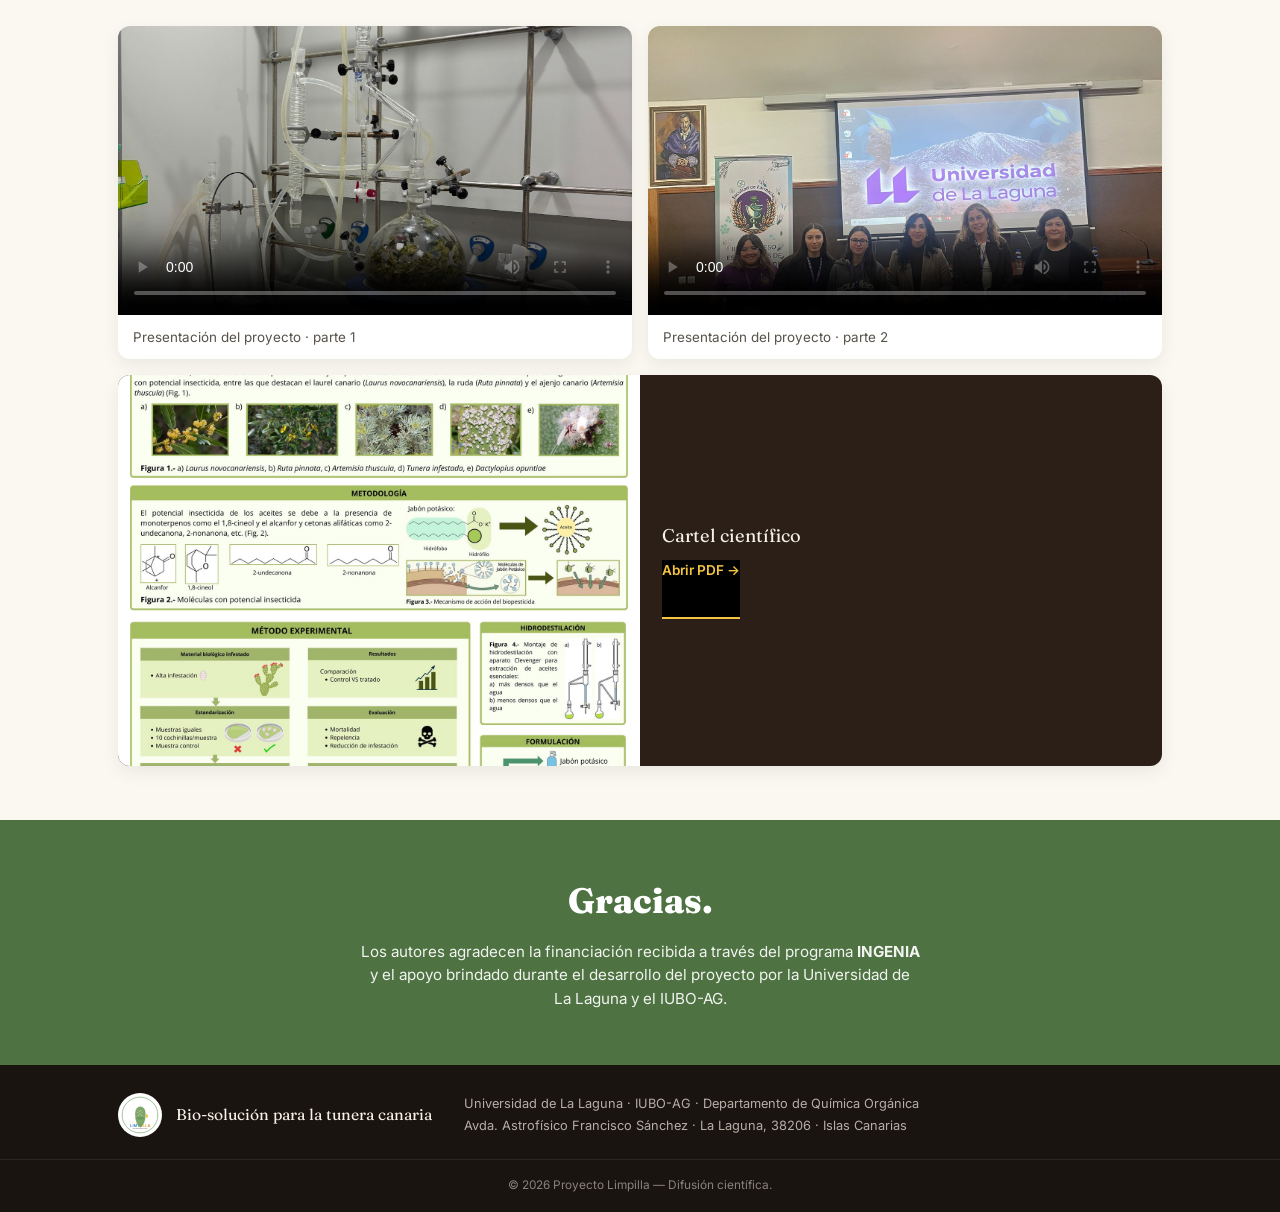
==== commit a7aa4d97: "Fix mobile header: safe-area-inset, no overlap" ====
--- a/docs/index.html
+++ b/docs/index.html
@@ -2,7 +2,8 @@
 <html lang="es">
 <head>
     <meta charset="UTF-8">
-    <meta name="viewport" content="width=device-width, initial-scale=1.0">
+    <meta name="viewport" content="width=device-width, initial-scale=1.0, viewport-fit=cover">
+    <meta name="theme-color" content="#0f1a10">
     <title>Limpilla — Bio-solución para la tunera canaria</title>
     <meta name="description" content="Proyecto de investigación de la Universidad de La Laguna que desarrolla biopesticidas a partir de aceites esenciales de flora canaria para combatir la cochinilla silvestre (Dactylopius opuntiae) que afecta a la tunera.">
     <link rel="icon" type="image/svg+xml" href="img/logo-limpilla.svg">
--- a/docs/css/styles.css
+++ b/docs/css/styles.css
@@ -105,24 +105,37 @@
     display: flex;
     align-items: center;
     justify-content: space-between;
+    gap: 0.75rem;
     padding: 0.6rem clamp(1rem, 3vw, 1.75rem);
-    background: rgba(251, 248, 241, 0.88);
+    padding-top: max(0.6rem, env(safe-area-inset-top));
+    padding-left: max(clamp(1rem, 3vw, 1.75rem), env(safe-area-inset-left));
+    padding-right: max(clamp(1rem, 3vw, 1.75rem), env(safe-area-inset-right));
+    background: rgba(251, 248, 241, 0.92);
     backdrop-filter: saturate(160%) blur(12px);
     -webkit-backdrop-filter: saturate(160%) blur(12px);
     border-bottom: 1px solid rgba(0, 0, 0, 0.06);
+    min-height: 56px;
 }
 .nav__brand {
     display: flex;
     align-items: center;
-    gap: 0.5rem;
+    gap: 0.55rem;
     color: var(--c-texto);
     font-weight: 600;
-}
-.nav__logo { width: 30px; height: 30px; }
+    min-width: 0;
+    flex-shrink: 1;
+}
+.nav__logo {
+    width: 30px;
+    height: 30px;
+    flex-shrink: 0;
+}
 .nav__name {
     font-family: var(--ff-display);
     font-weight: 800;
     font-size: 1.1rem;
+    line-height: 1;
+    white-space: nowrap;
 }
 .nav__menu {
     display: flex;
@@ -150,13 +163,16 @@
     display: none;
     background: none;
     border: 0;
-    width: 36px; height: 36px;
+    width: 40px; height: 40px;
     cursor: pointer;
     flex-direction: column;
     justify-content: center;
+    align-items: center;
     gap: 5px;
     padding: 0;
-}
+    flex-shrink: 0;
+}
+.nav__toggle span { width: 22px; }
 .nav__toggle span {
     display: block;
     height: 2px;
@@ -731,16 +747,24 @@
 
 /* -------------------- Responsive (Tablet) -------------------- */
 @media (max-width: 900px) {
+    .nav {
+        padding: 0.55rem 1rem;
+        padding-top: max(0.55rem, env(safe-area-inset-top));
+        padding-left: max(1rem, env(safe-area-inset-left));
+        padding-right: max(1rem, env(safe-area-inset-right));
+    }
     .nav__menu {
         position: fixed;
-        top: 56px; left: 0; right: 0;
+        top: calc(56px + env(safe-area-inset-top));
+        left: 0; right: 0;
         background: var(--c-papel);
         flex-direction: column;
         gap: 0;
         padding: 0.85rem 1.25rem;
         border-bottom: 1px solid rgba(0,0,0,0.06);
-        transform: translateY(-110%);
+        transform: translateY(-130%);
         transition: transform var(--transition);
+        box-shadow: 0 8px 18px rgba(0,0,0,0.08);
     }
     .nav__menu.is-open { transform: translateY(0); }
     .nav__menu a {
@@ -778,6 +802,11 @@
 /* -------------------- Responsive (Móvil) -------------------- */
 @media (max-width: 600px) {
     body { font-size: 15px; }
+
+    .nav__logo { width: 26px; height: 26px; }
+    .nav__name { font-size: 1.02rem; }
+    .nav__toggle { width: 38px; height: 38px; }
+
     .hero { min-height: 80vh; }
     .hero__logo { width: 64px; height: 64px; }
     .hero__title { font-size: clamp(1.7rem, 7.5vw, 2.4rem); }
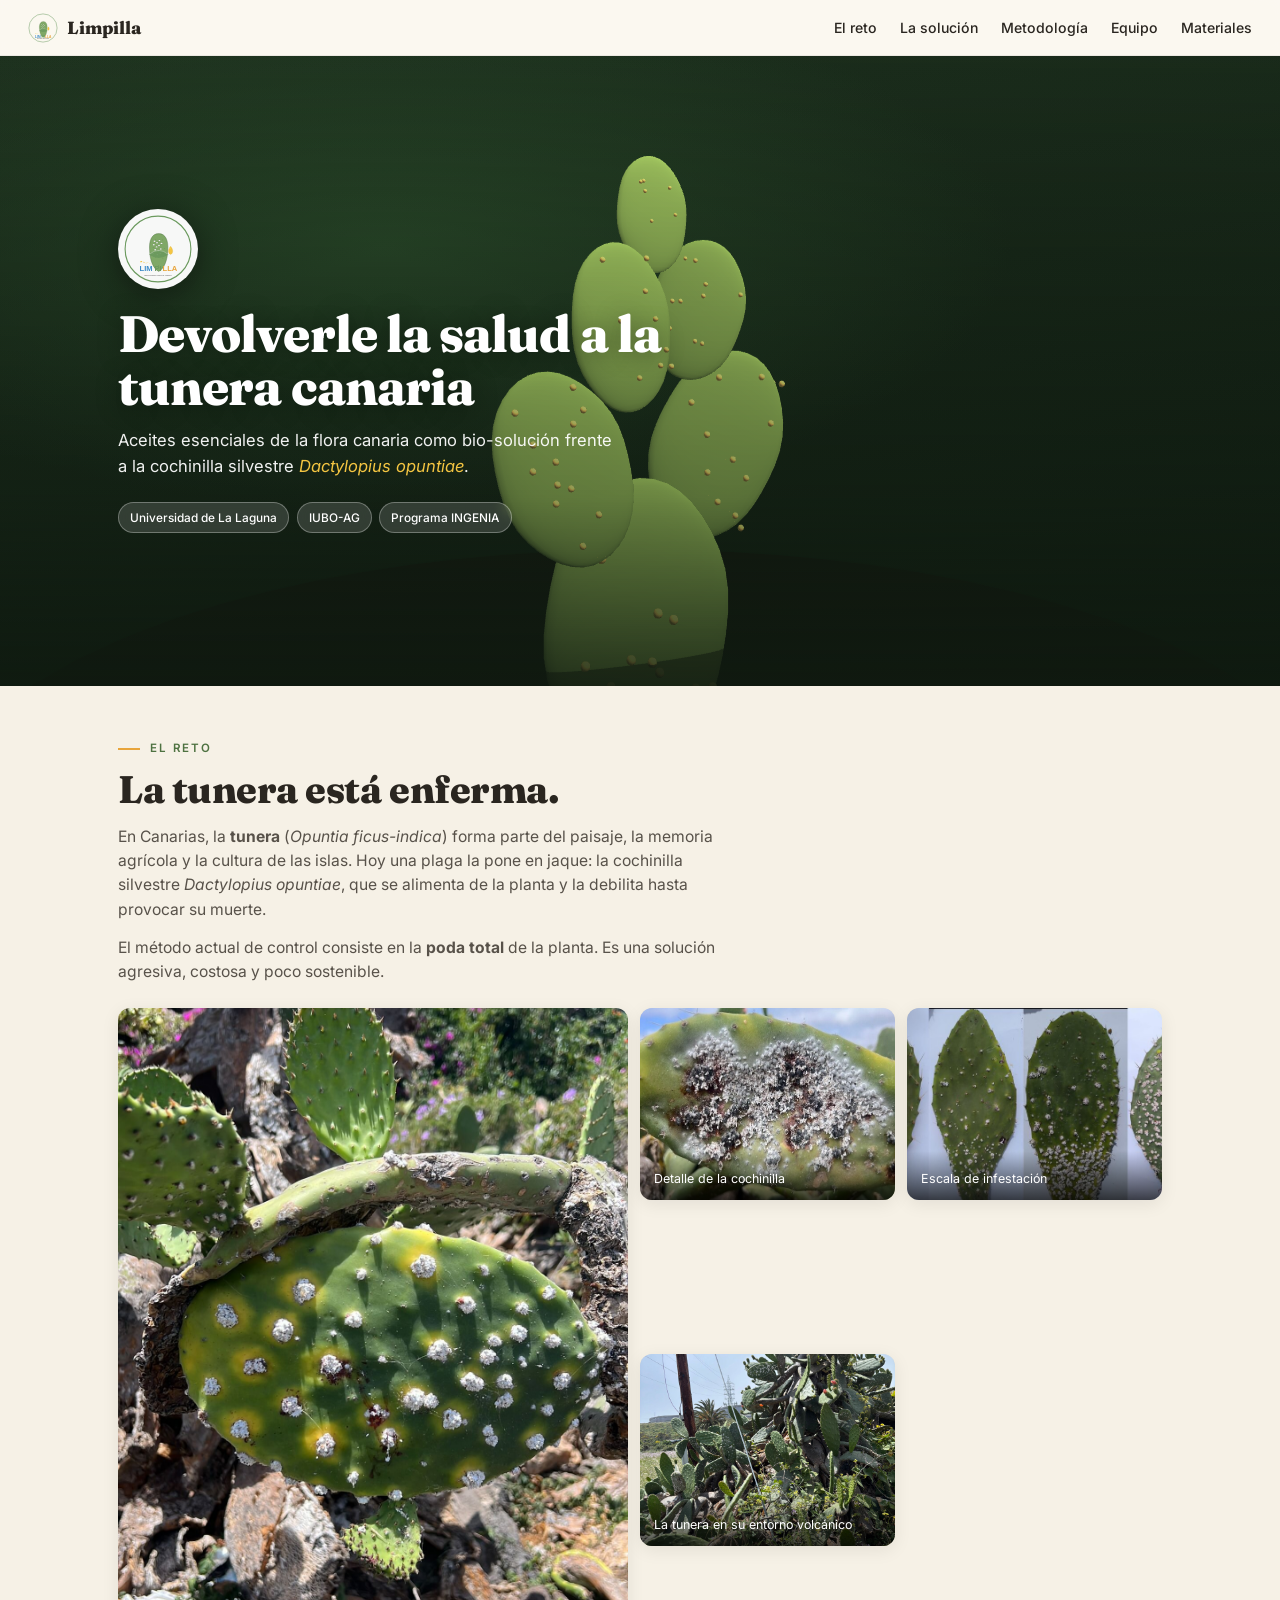
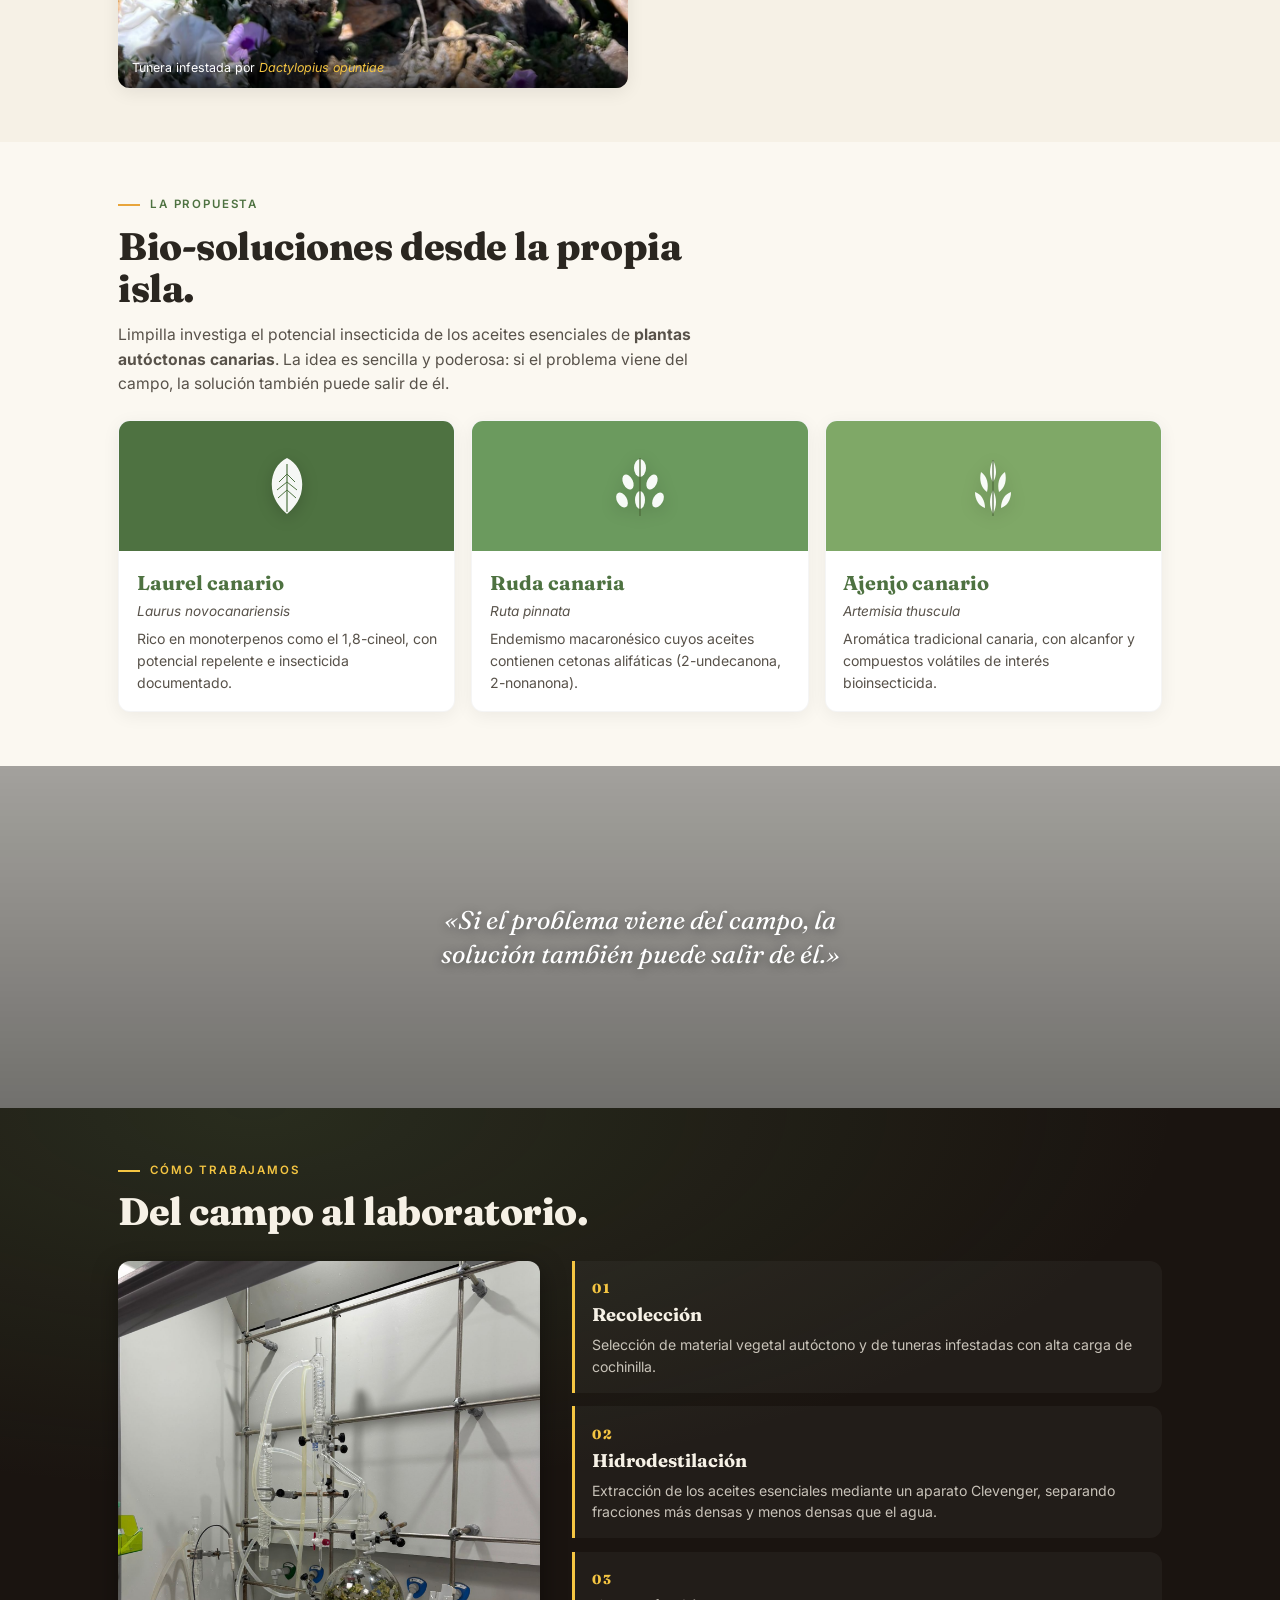
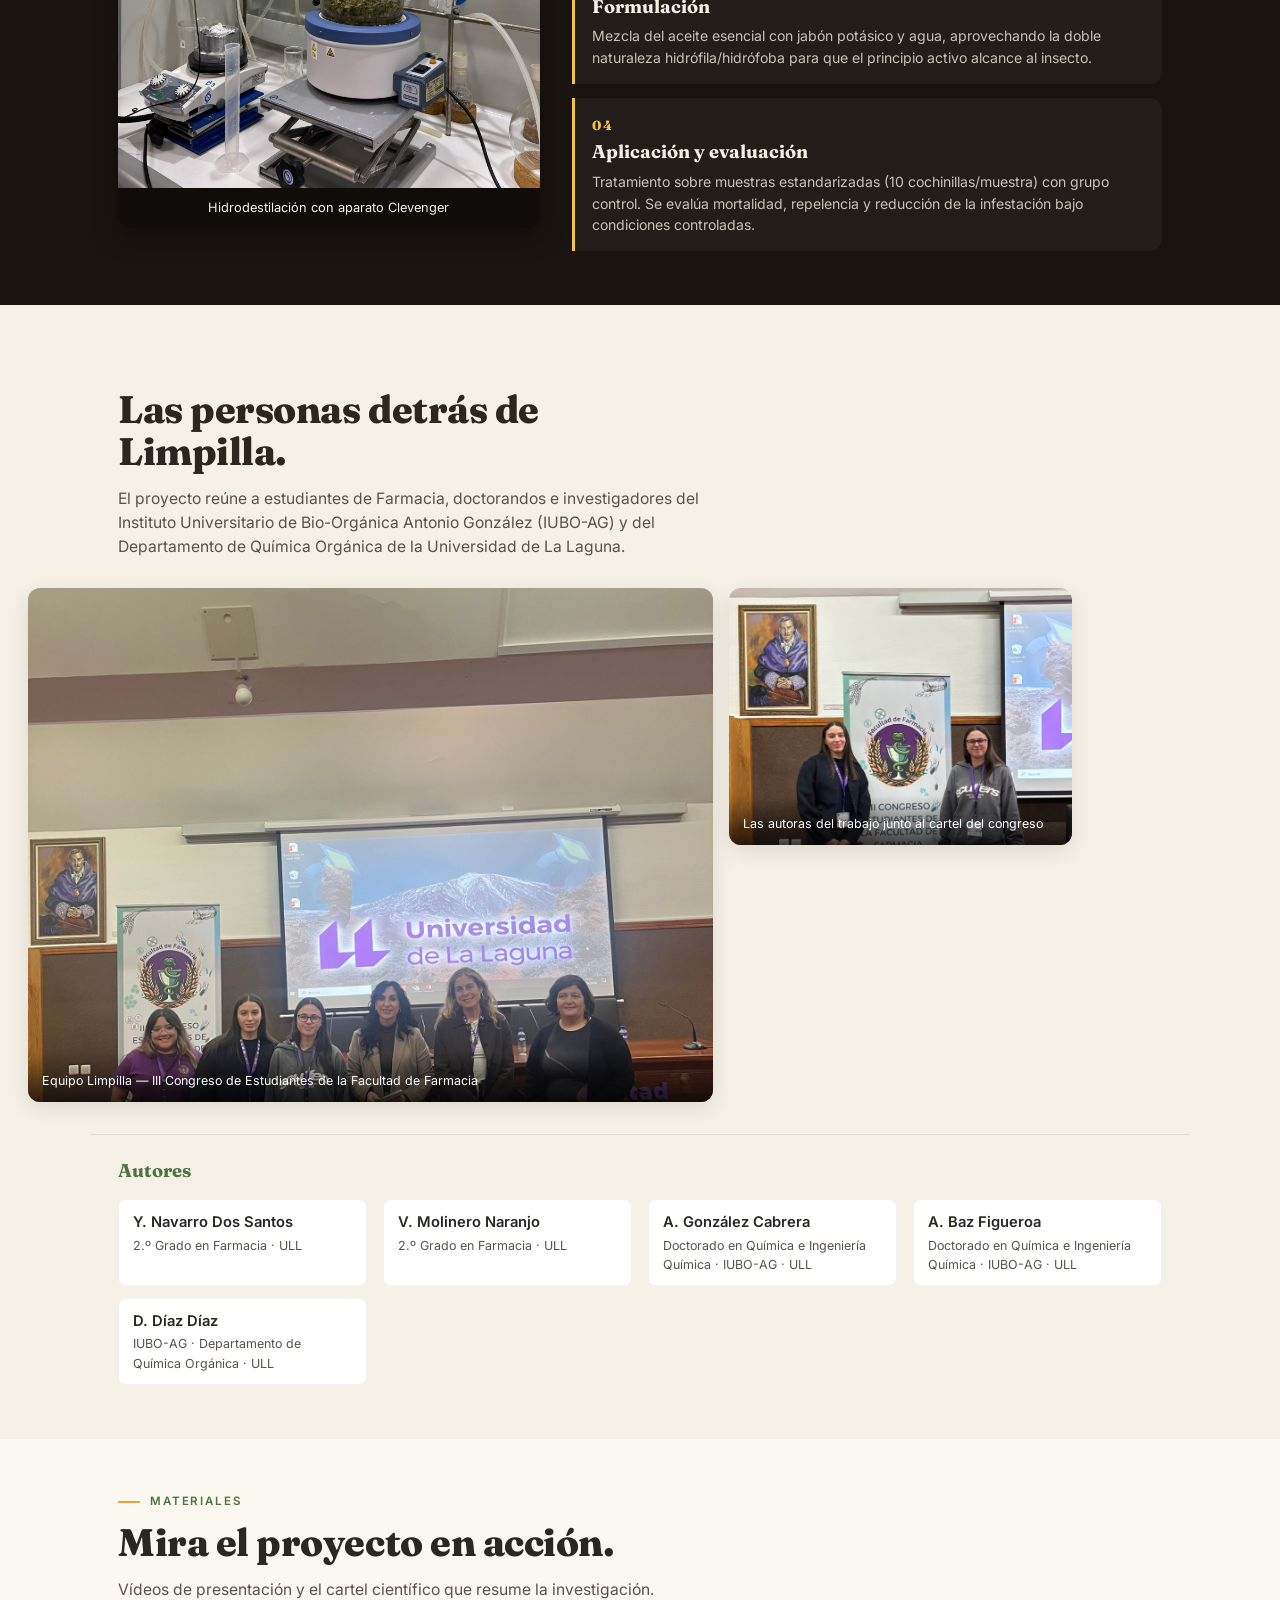
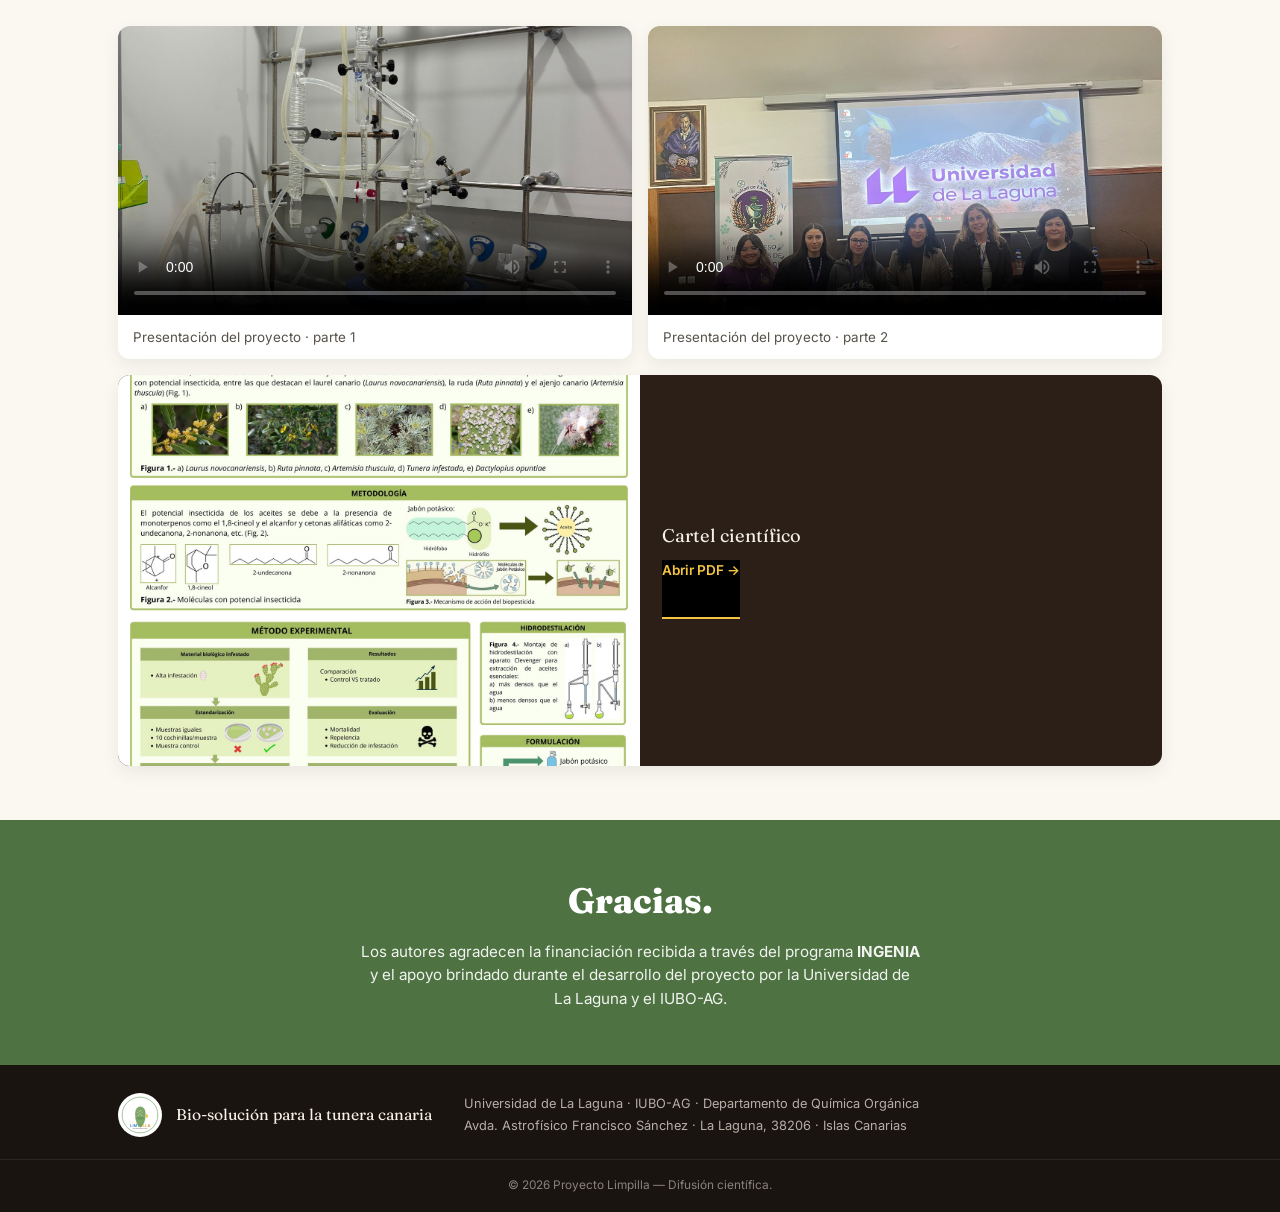
==== commit 08a6b8d0: "Enlaces en hero a ULL, IUBO-AG y INGENIA" ====
--- a/docs/index.html
+++ b/docs/index.html
@@ -44,10 +44,10 @@
             cochinilla silvestre <em>Dactylopius opuntiae</em>.
         </p>
         <div class="hero__tags">
-            <span>Universidad de La Laguna</span>
-            <span>IUBO-AG</span>
-            <span>Programa INGENIA</span>
-        
+            <a href="https://www.ull.es" target="_blank" rel="noopener">Universidad de La Laguna</a>
+            <a href="https://www.ull.es/institutos/instituto-universitario-bio-organica/" target="_blank" rel="noopener">IUBO-AG</a>
+            <a href="https://www.ull.es/portal/ingenia/" target="_blank" rel="noopener">Programa INGENIA</a>
+        </div>
     </div>
 </section>
 
--- a/docs/css/styles.css
+++ b/docs/css/styles.css
@@ -106,15 +106,15 @@
     align-items: center;
     justify-content: space-between;
     gap: 0.75rem;
-    padding: 0.6rem clamp(1rem, 3vw, 1.75rem);
-    padding-top: max(0.6rem, env(safe-area-inset-top));
-    padding-left: max(clamp(1rem, 3vw, 1.75rem), env(safe-area-inset-left));
-    padding-right: max(clamp(1rem, 3vw, 1.75rem), env(safe-area-inset-right));
-    background: rgba(251, 248, 241, 0.92);
+    padding: 0.7rem clamp(1rem, 3vw, 1.75rem);
+    padding-top: calc(0.7rem + env(safe-area-inset-top, 0px));
+    padding-left: calc(clamp(1rem, 3vw, 1.75rem) + env(safe-area-inset-left, 0px));
+    padding-right: calc(clamp(1rem, 3vw, 1.75rem) + env(safe-area-inset-right, 0px));
+    background: rgba(251, 248, 241, 0.94);
     backdrop-filter: saturate(160%) blur(12px);
     -webkit-backdrop-filter: saturate(160%) blur(12px);
     border-bottom: 1px solid rgba(0, 0, 0, 0.06);
-    min-height: 56px;
+    min-height: calc(56px + env(safe-area-inset-top, 0px));
 }
 .nav__brand {
     display: flex;
@@ -246,7 +246,8 @@
     flex-wrap: wrap;
     gap: 0.45rem;
 }
-.hero__tags span {
+.hero__tags span,
+.hero__tags a {
     font-size: 0.74rem;
     font-weight: 500;
     padding: 0.32rem 0.7rem;
@@ -255,6 +256,16 @@
     border-radius: 999px;
     backdrop-filter: blur(6px);
     -webkit-backdrop-filter: blur(6px);
+    color: #fff;
+    text-decoration: none;
+    transition: background var(--transition), border-color var(--transition), color var(--transition);
+}
+.hero__tags a:hover,
+.hero__tags a:focus-visible {
+    background: rgba(232, 165, 60, 0.22);
+    border-color: var(--c-amarillo-aceite);
+    color: var(--c-amarillo-luz);
+    outline: none;
 }
 .hero__scroll {
     position: absolute;
@@ -748,14 +759,14 @@
 /* -------------------- Responsive (Tablet) -------------------- */
 @media (max-width: 900px) {
     .nav {
-        padding: 0.55rem 1rem;
-        padding-top: max(0.55rem, env(safe-area-inset-top));
-        padding-left: max(1rem, env(safe-area-inset-left));
-        padding-right: max(1rem, env(safe-area-inset-right));
+        padding: 0.65rem 1rem;
+        padding-top: calc(0.65rem + env(safe-area-inset-top, 0px));
+        padding-left: calc(1rem + env(safe-area-inset-left, 0px));
+        padding-right: calc(1rem + env(safe-area-inset-right, 0px));
     }
     .nav__menu {
         position: fixed;
-        top: calc(56px + env(safe-area-inset-top));
+        top: calc(56px + env(safe-area-inset-top, 0px));
         left: 0; right: 0;
         background: var(--c-papel);
         flex-direction: column;
@@ -811,7 +822,8 @@
     .hero__logo { width: 64px; height: 64px; }
     .hero__title { font-size: clamp(1.7rem, 7.5vw, 2.4rem); }
     .hero__lead { font-size: 0.98rem; }
-    .hero__tags span { font-size: 0.72rem; padding: 0.28rem 0.6rem; }
+    .hero__tags span,
+    .hero__tags a { font-size: 0.72rem; padding: 0.28rem 0.6rem; }
 
     .section { padding: 2.2rem 0; }
     .title { font-size: clamp(1.55rem, 6.5vw, 2rem); }
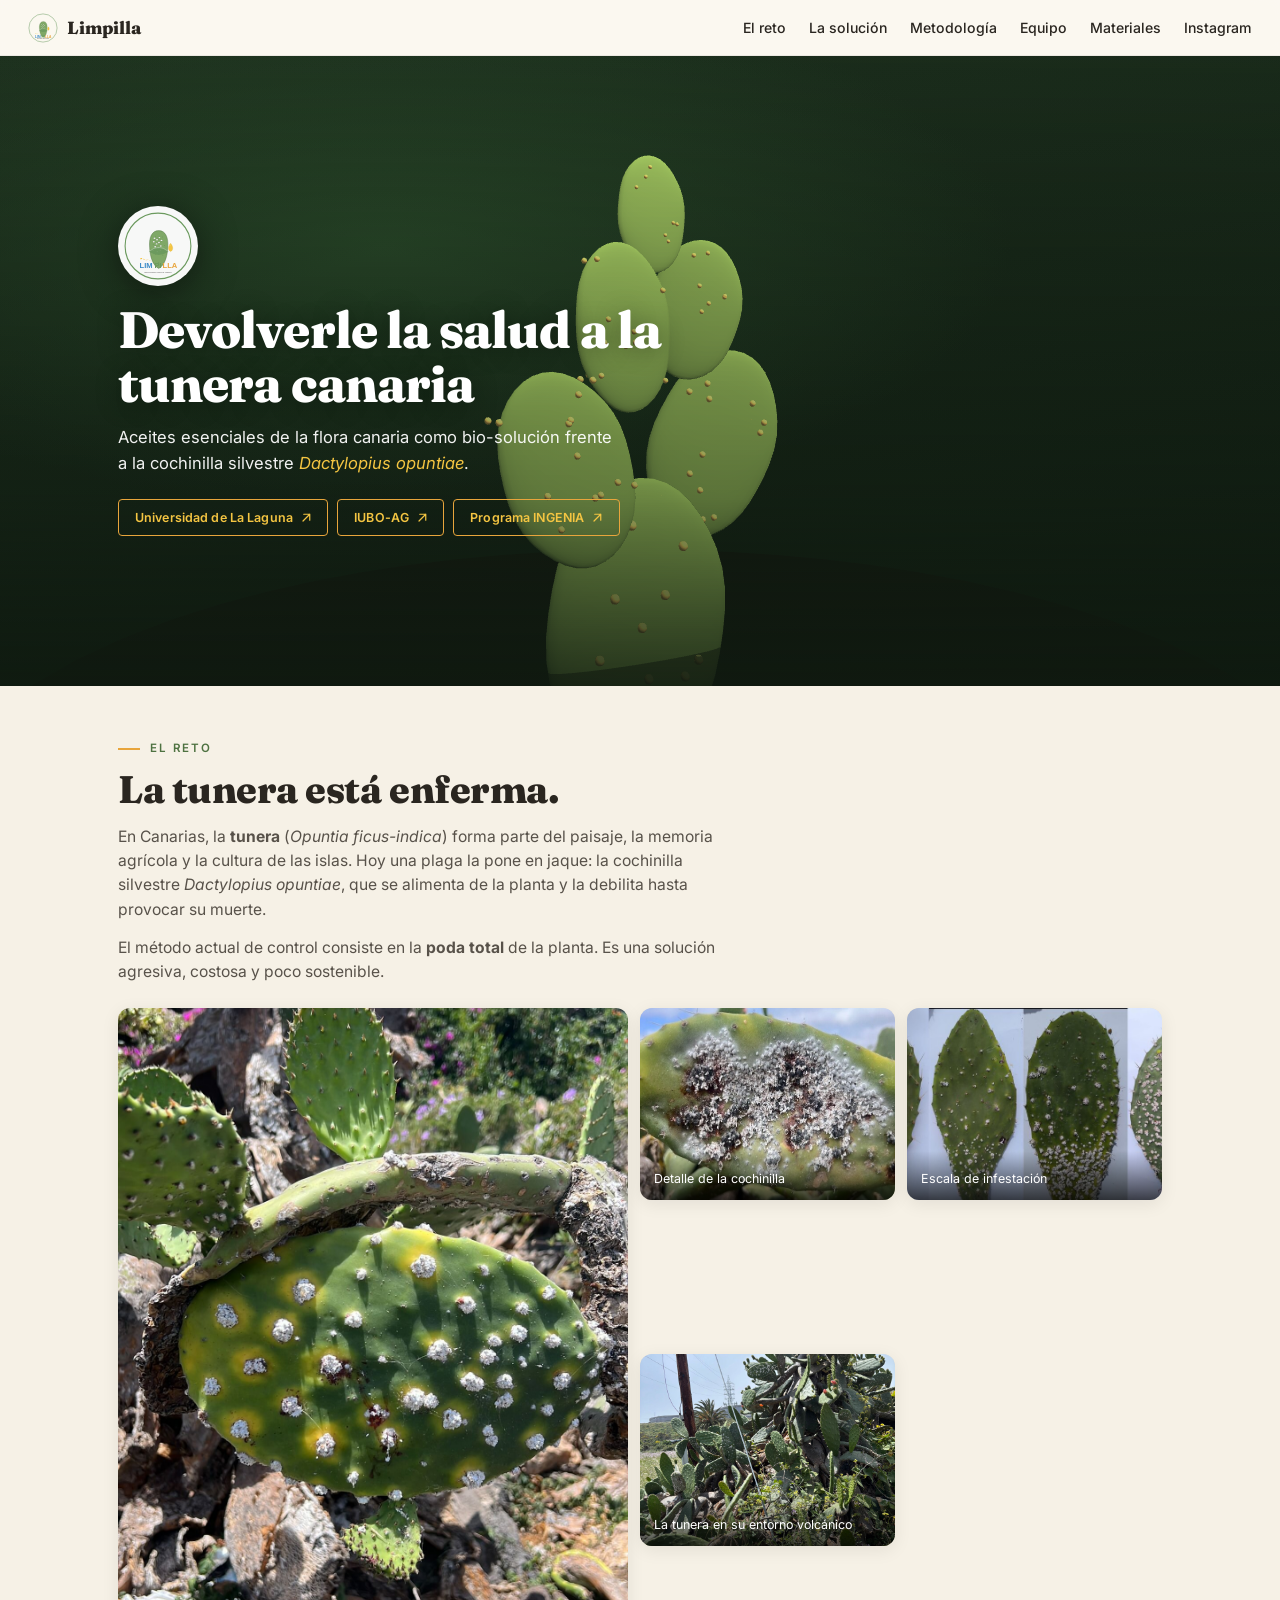
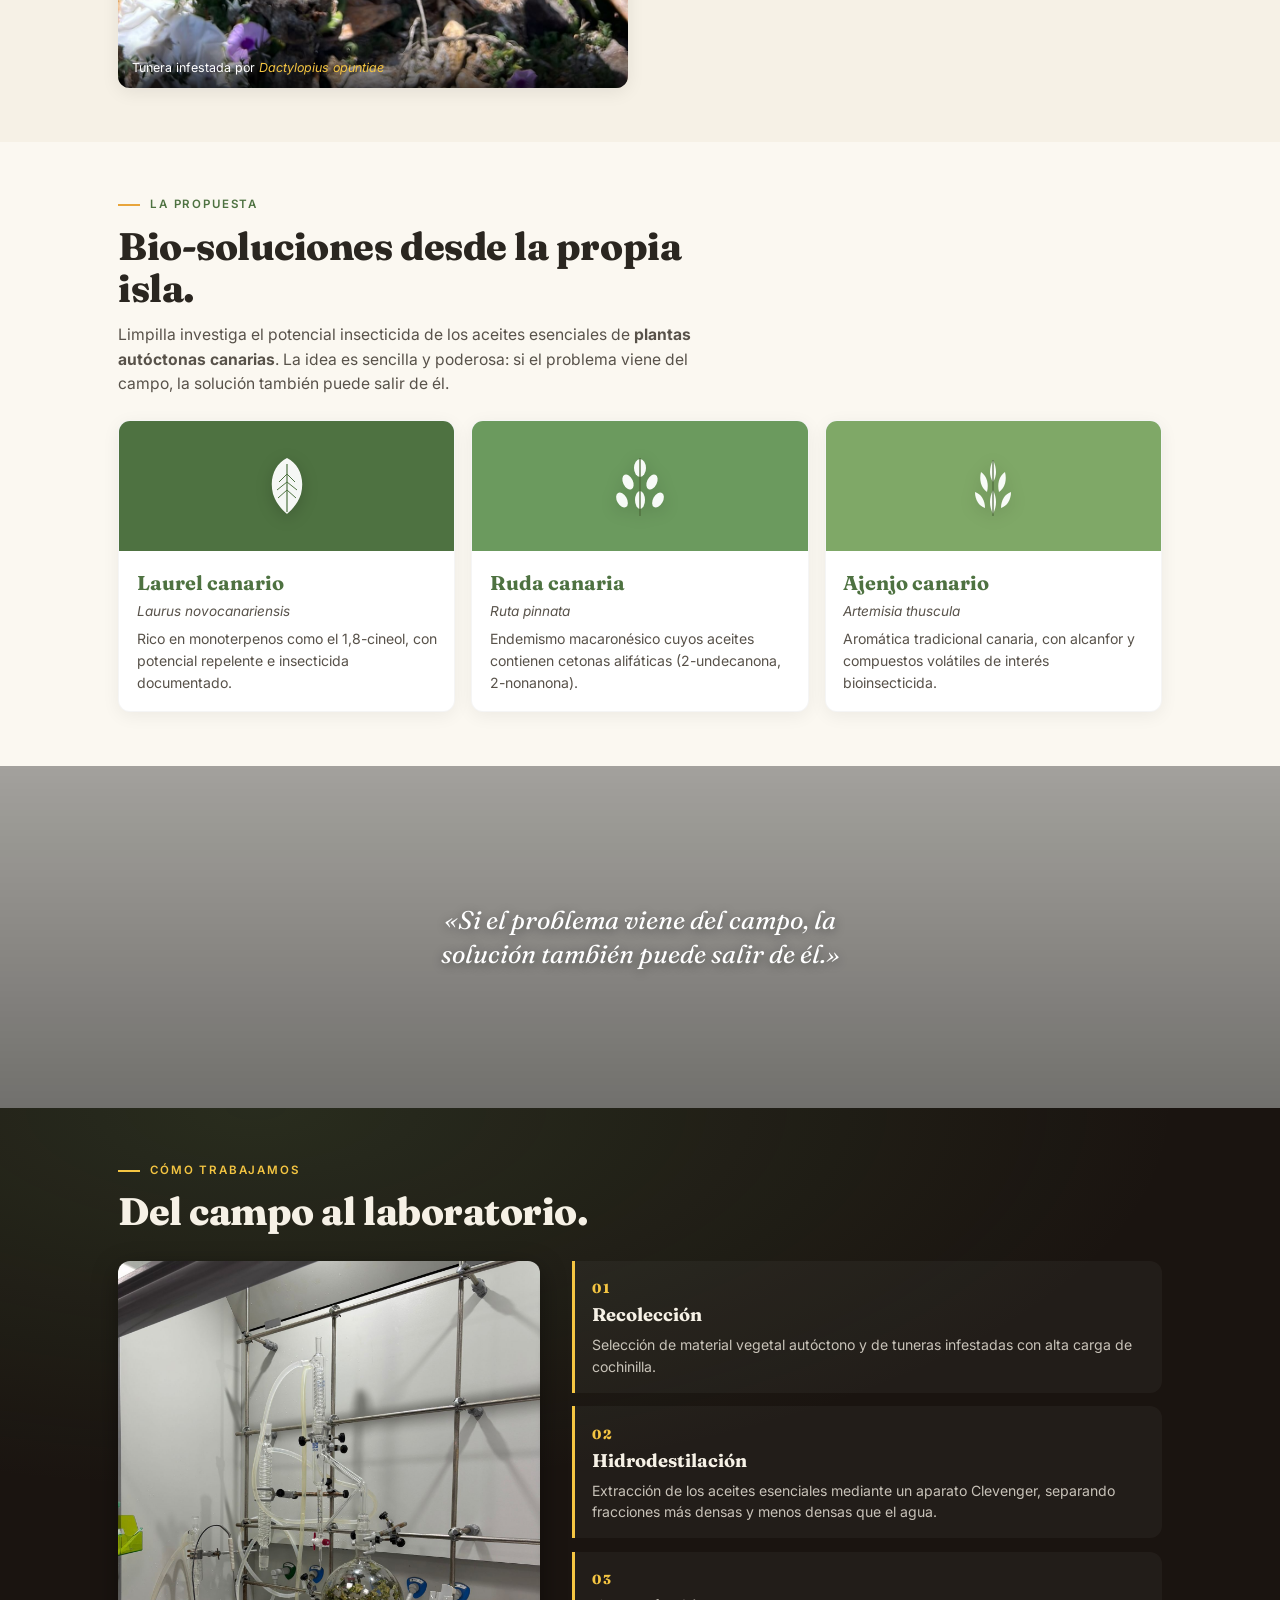
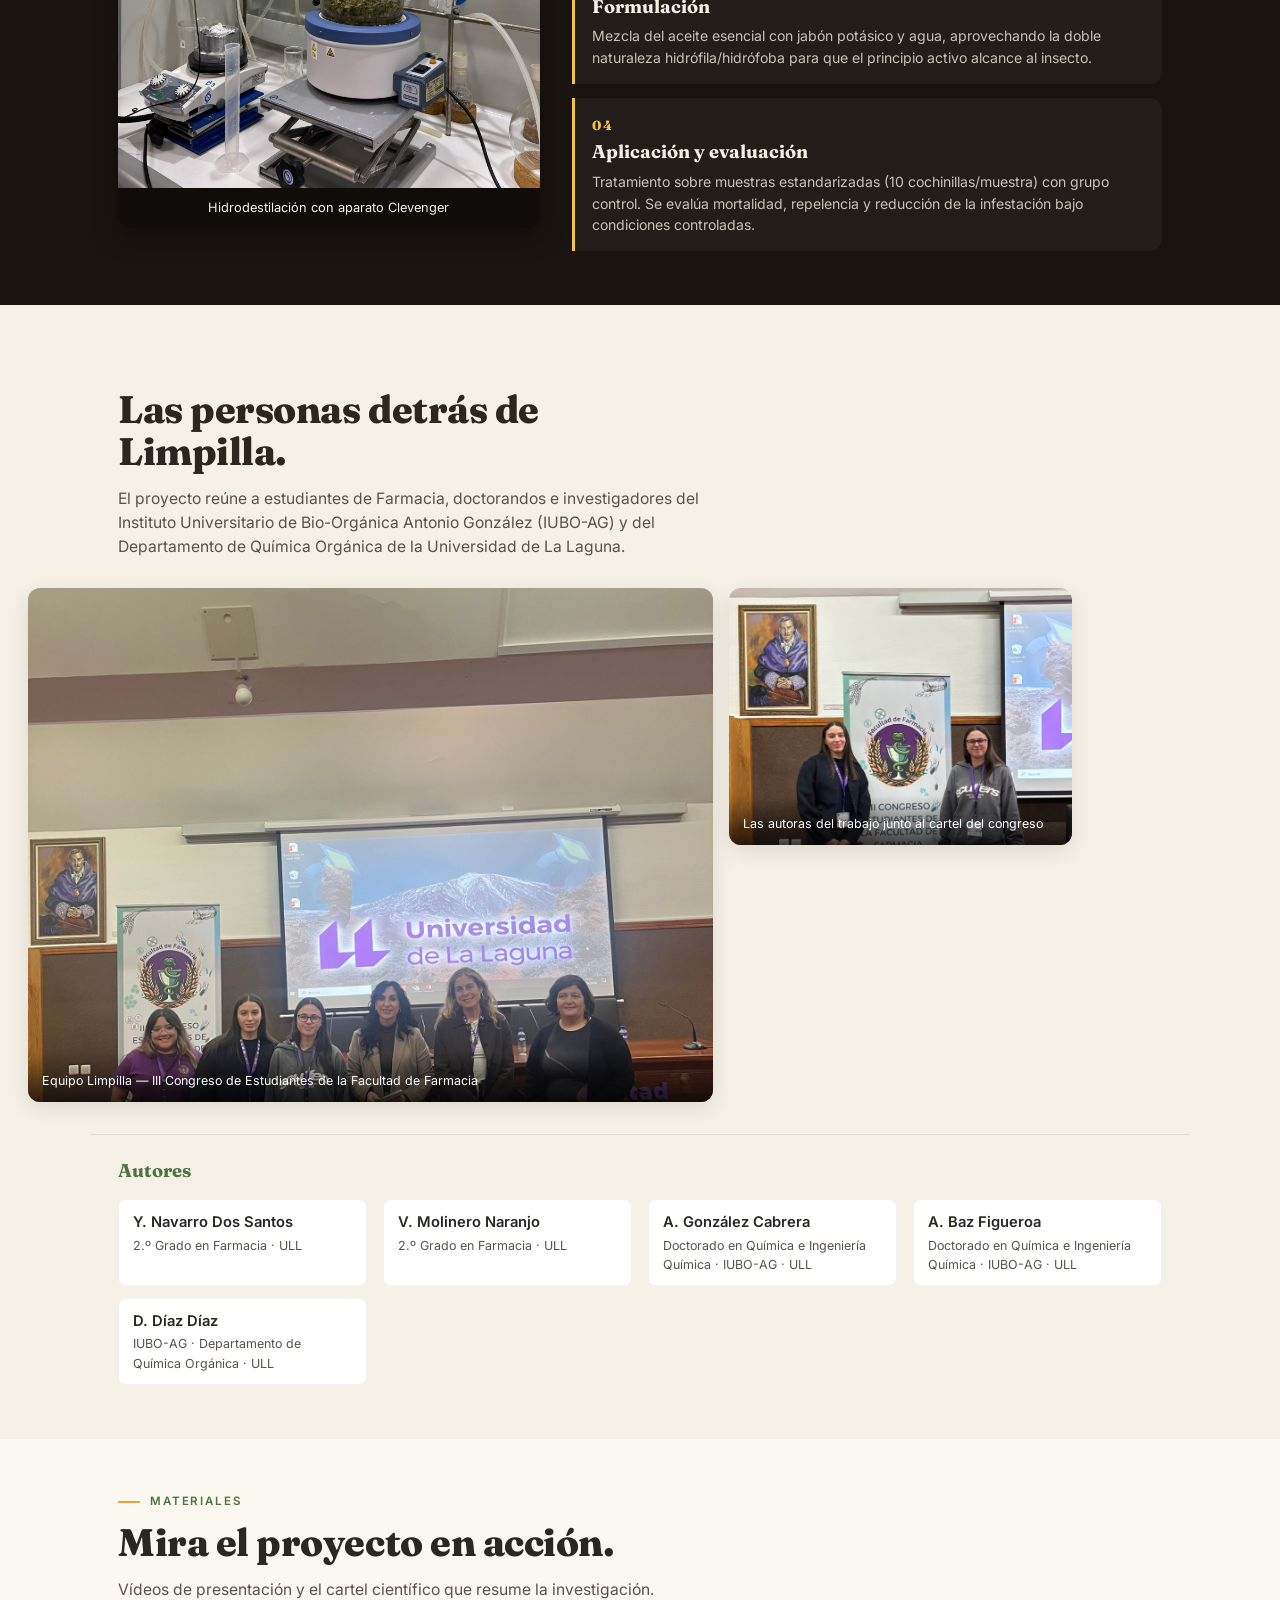
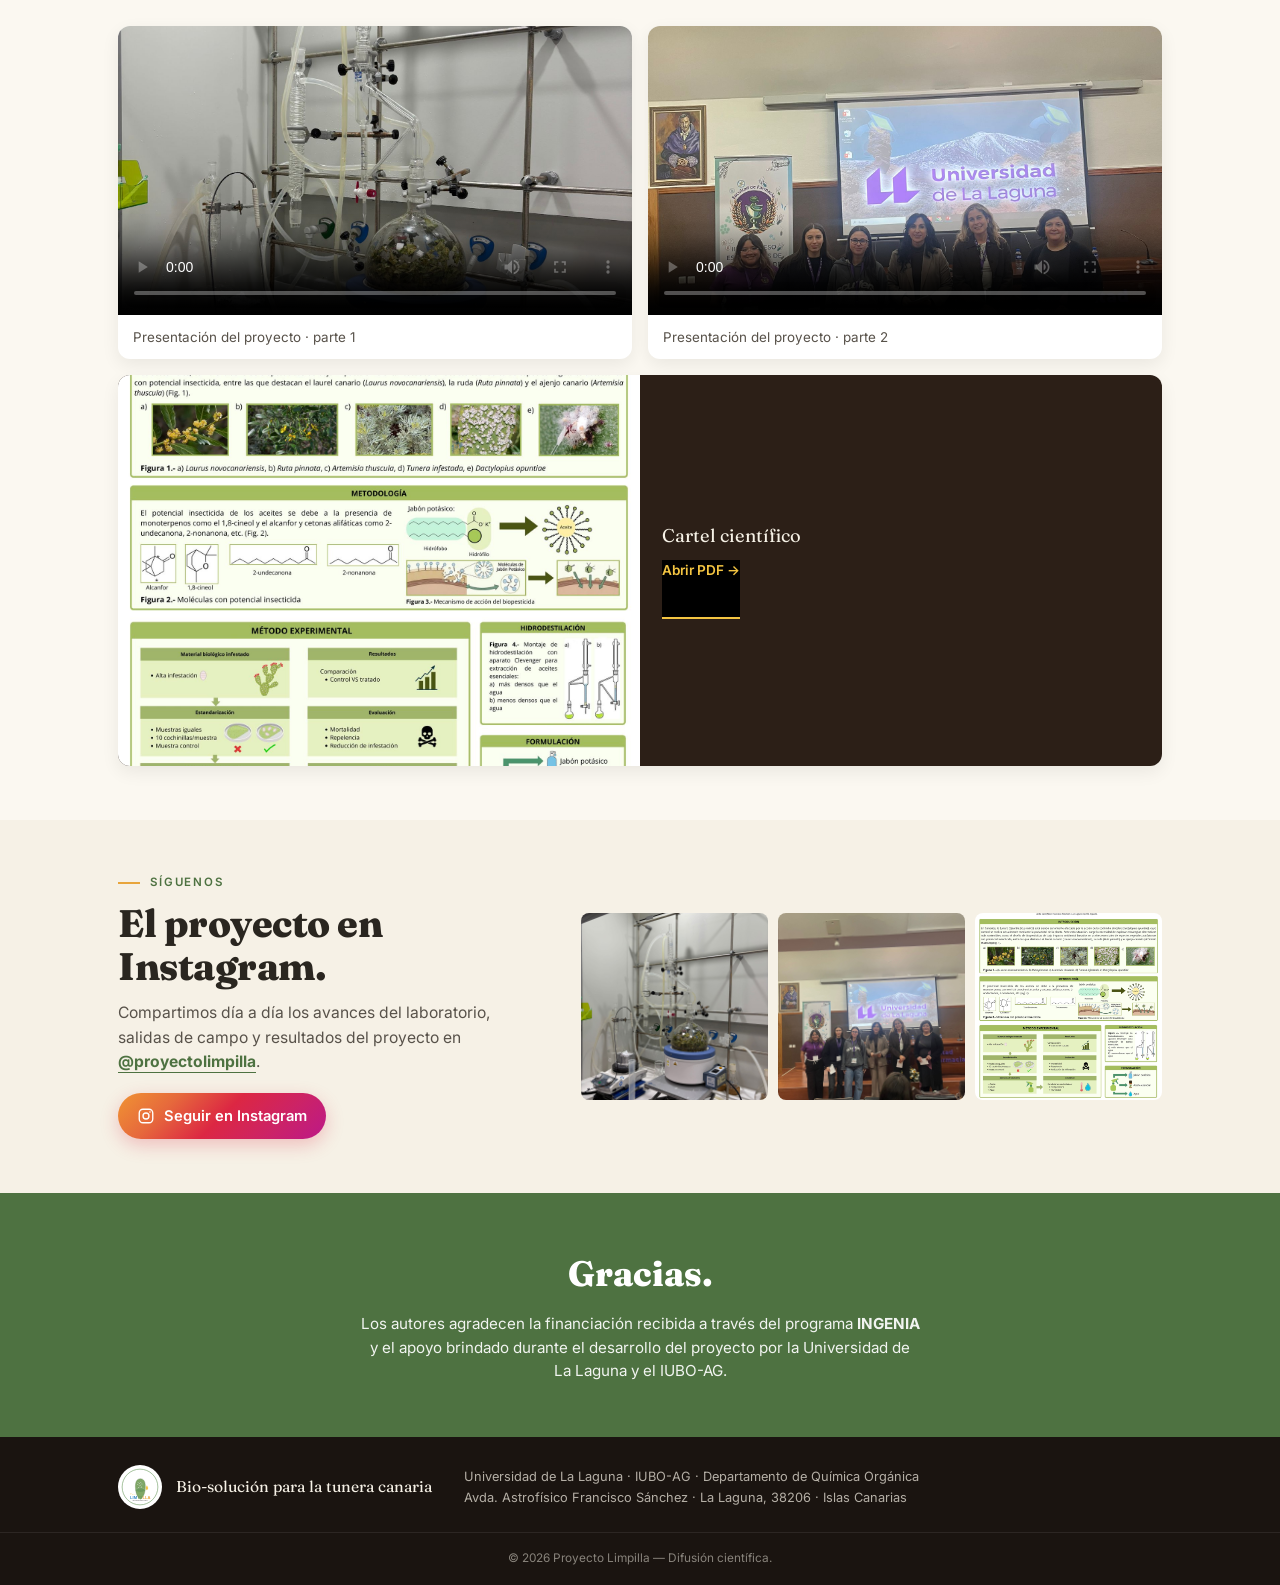
==== commit 05fa33cc: "Restilizar chips del hero y añadir sección de Instagram" ====
--- a/docs/index.html
+++ b/docs/index.html
@@ -29,6 +29,7 @@
         <a href="#metodo">Metodología</a>
         <a href="#equipo">Equipo</a>
         <a href="#materiales">Materiales</a>
+        <a href="#instagram">Instagram</a>
     </nav>
 </header>
 
@@ -44,9 +45,18 @@
             cochinilla silvestre <em>Dactylopius opuntiae</em>.
         </p>
         <div class="hero__tags">
-            <a href="https://www.ull.es" target="_blank" rel="noopener">Universidad de La Laguna</a>
-            <a href="https://www.ull.es/institutos/instituto-universitario-bio-organica/" target="_blank" rel="noopener">IUBO-AG</a>
-            <a href="https://www.ull.es/portal/ingenia/" target="_blank" rel="noopener">Programa INGENIA</a>
+            <a class="hero__chip" href="https://www.ull.es" target="_blank" rel="noopener">
+                <span>Universidad de La Laguna</span>
+                <svg viewBox="0 0 16 16" aria-hidden="true"><path d="M5 3h8v8M13 3 4 12" fill="none" stroke="currentColor" stroke-width="1.6" stroke-linecap="round" stroke-linejoin="round"/></svg>
+            </a>
+            <a class="hero__chip" href="https://www.ull.es/institutos/instituto-universitario-bio-organica/" target="_blank" rel="noopener">
+                <span>IUBO-AG</span>
+                <svg viewBox="0 0 16 16" aria-hidden="true"><path d="M5 3h8v8M13 3 4 12" fill="none" stroke="currentColor" stroke-width="1.6" stroke-linecap="round" stroke-linejoin="round"/></svg>
+            </a>
+            <a class="hero__chip" href="https://www.ull.es/portal/ingenia/" target="_blank" rel="noopener">
+                <span>Programa INGENIA</span>
+                <svg viewBox="0 0 16 16" aria-hidden="true"><path d="M5 3h8v8M13 3 4 12" fill="none" stroke="currentColor" stroke-width="1.6" stroke-linecap="round" stroke-linejoin="round"/></svg>
+            </a>
         </div>
     </div>
 </section>
@@ -267,6 +277,71 @@
     </div>
 </section>
 
+<!-- ============ INSTAGRAM ============ -->
+<section id="instagram" class="section section--alt">
+    <div class="container ig">
+        <div class="ig__intro">
+            <p class="eyebrow">Síguenos</p>
+            <h2 class="title">El proyecto en Instagram.</h2>
+            <p class="lead">
+                Compartimos día a día los avances del laboratorio, salidas de campo y
+                resultados del proyecto en
+                <a class="ig__handle" href="https://www.instagram.com/proyectolimpilla" target="_blank" rel="noopener">@proyectolimpilla</a>.
+            </p>
+            <a class="ig__follow" href="https://www.instagram.com/proyectolimpilla" target="_blank" rel="noopener">
+                <svg viewBox="0 0 24 24" aria-hidden="true">
+                    <rect x="3" y="3" width="18" height="18" rx="5" fill="none" stroke="currentColor" stroke-width="1.8"/>
+                    <circle cx="12" cy="12" r="4" fill="none" stroke="currentColor" stroke-width="1.8"/>
+                    <circle cx="17.3" cy="6.7" r="1.1" fill="currentColor"/>
+                </svg>
+                <span>Seguir en Instagram</span>
+            </a>
+        </div>
+
+        <!--
+          Para mostrar publicaciones reales, sustituye cada `.ig__post` por el embed
+          oficial de Instagram. En cada publicación de Instagram pulsa
+          ··· → "Insertar" → "Copiar código de inserción" y pégalo aquí.
+          Mientras no haya embeds, estas tarjetas llevan al perfil.
+        -->
+        <div class="ig__grid">
+            <a class="ig__post" href="https://www.instagram.com/proyectolimpilla" target="_blank" rel="noopener" aria-label="Ver publicaciones de @proyectolimpilla">
+                <div class="ig__post-bg ig__post-bg--1"></div>
+                <div class="ig__post-overlay">
+                    <svg viewBox="0 0 24 24" aria-hidden="true">
+                        <rect x="3" y="3" width="18" height="18" rx="5" fill="none" stroke="currentColor" stroke-width="1.8"/>
+                        <circle cx="12" cy="12" r="4" fill="none" stroke="currentColor" stroke-width="1.8"/>
+                        <circle cx="17.3" cy="6.7" r="1.1" fill="currentColor"/>
+                    </svg>
+                    <span>Ver publicaciones</span>
+                </div>
+            </a>
+            <a class="ig__post" href="https://www.instagram.com/proyectolimpilla" target="_blank" rel="noopener" aria-label="Ver publicaciones de @proyectolimpilla">
+                <div class="ig__post-bg ig__post-bg--2"></div>
+                <div class="ig__post-overlay">
+                    <svg viewBox="0 0 24 24" aria-hidden="true">
+                        <rect x="3" y="3" width="18" height="18" rx="5" fill="none" stroke="currentColor" stroke-width="1.8"/>
+                        <circle cx="12" cy="12" r="4" fill="none" stroke="currentColor" stroke-width="1.8"/>
+                        <circle cx="17.3" cy="6.7" r="1.1" fill="currentColor"/>
+                    </svg>
+                    <span>Ver publicaciones</span>
+                </div>
+            </a>
+            <a class="ig__post" href="https://www.instagram.com/proyectolimpilla" target="_blank" rel="noopener" aria-label="Ver publicaciones de @proyectolimpilla">
+                <div class="ig__post-bg ig__post-bg--3"></div>
+                <div class="ig__post-overlay">
+                    <svg viewBox="0 0 24 24" aria-hidden="true">
+                        <rect x="3" y="3" width="18" height="18" rx="5" fill="none" stroke="currentColor" stroke-width="1.8"/>
+                        <circle cx="12" cy="12" r="4" fill="none" stroke="currentColor" stroke-width="1.8"/>
+                        <circle cx="17.3" cy="6.7" r="1.1" fill="currentColor"/>
+                    </svg>
+                    <span>Ver publicaciones</span>
+                </div>
+            </a>
+        </div>
+    </div>
+</section>
+
 <!-- ============ AGRADECIMIENTOS ============ -->
 <section class="cta">
     <div class="container">
--- a/docs/css/styles.css
+++ b/docs/css/styles.css
@@ -244,28 +244,142 @@
 .hero__tags {
     display: flex;
     flex-wrap: wrap;
+    gap: 0.55rem;
+    margin-top: 0.4rem;
+}
+.hero__chip {
+    display: inline-flex;
+    align-items: center;
     gap: 0.45rem;
-}
-.hero__tags span,
-.hero__tags a {
-    font-size: 0.74rem;
-    font-weight: 500;
-    padding: 0.32rem 0.7rem;
-    background: rgba(255,255,255,0.14);
-    border: 1px solid rgba(255,255,255,0.3);
+    padding: 0.5rem 0.95rem 0.5rem 1rem;
+    font-size: 0.78rem;
+    font-weight: 600;
+    letter-spacing: 0.01em;
+    color: var(--c-amarillo-luz);
+    text-decoration: none;
+    background: transparent;
+    border: 1.5px solid var(--c-amarillo-aceite);
+    border-radius: 4px;
+    position: relative;
+    overflow: hidden;
+    transition: color var(--transition), background var(--transition), transform var(--transition);
+}
+.hero__chip::before {
+    content: "";
+    position: absolute;
+    inset: 0;
+    background: var(--c-amarillo-aceite);
+    transform: translateY(101%);
+    transition: transform var(--transition);
+    z-index: 0;
+}
+.hero__chip > * { position: relative; z-index: 1; }
+.hero__chip svg {
+    width: 12px;
+    height: 12px;
+    flex-shrink: 0;
+    transition: transform var(--transition);
+}
+.hero__chip:hover,
+.hero__chip:focus-visible {
+    color: var(--c-tierra);
+    outline: none;
+    transform: translateY(-1px);
+}
+.hero__chip:hover::before,
+.hero__chip:focus-visible::before {
+    transform: translateY(0);
+}
+.hero__chip:hover svg,
+.hero__chip:focus-visible svg {
+    transform: translate(2px, -2px);
+}
+
+/* -------------------- Instagram -------------------- */
+.ig {
+    display: grid;
+    grid-template-columns: minmax(280px, 1fr) minmax(0, 1.4fr);
+    gap: clamp(1.5rem, 4vw, 3rem);
+    align-items: center;
+}
+.ig__intro .lead { margin-bottom: 1.2rem; }
+.ig__handle {
+    color: var(--c-verde-oscuro);
+    font-weight: 700;
+    border-bottom: 1.5px solid currentColor;
+    padding-bottom: 1px;
+}
+.ig__handle:hover { color: var(--c-amarillo-aceite); }
+.ig__follow {
+    display: inline-flex;
+    align-items: center;
+    gap: 0.55rem;
+    padding: 0.7rem 1.2rem;
+    font-weight: 600;
+    font-size: 0.92rem;
+    color: #fff;
+    background: linear-gradient(135deg, #f09433 0%, #e6683c 25%, #dc2743 50%, #cc2366 75%, #bc1888 100%);
     border-radius: 999px;
-    backdrop-filter: blur(6px);
-    -webkit-backdrop-filter: blur(6px);
+    text-decoration: none;
+    box-shadow: 0 6px 18px rgba(220, 39, 67, 0.25);
+    transition: transform var(--transition), box-shadow var(--transition);
+}
+.ig__follow:hover,
+.ig__follow:focus-visible {
+    transform: translateY(-2px);
+    box-shadow: 0 10px 24px rgba(220, 39, 67, 0.35);
     color: #fff;
+    outline: none;
+}
+.ig__follow svg { width: 18px; height: 18px; }
+.ig__grid {
+    display: grid;
+    grid-template-columns: repeat(3, 1fr);
+    gap: 0.6rem;
+}
+.ig__post {
+    position: relative;
+    aspect-ratio: 1 / 1;
+    overflow: hidden;
+    border-radius: 8px;
     text-decoration: none;
-    transition: background var(--transition), border-color var(--transition), color var(--transition);
-}
-.hero__tags a:hover,
-.hero__tags a:focus-visible {
-    background: rgba(232, 165, 60, 0.22);
-    border-color: var(--c-amarillo-aceite);
-    color: var(--c-amarillo-luz);
-    outline: none;
+    color: #fff;
+    isolation: isolate;
+}
+.ig__post-bg {
+    position: absolute;
+    inset: 0;
+    background-size: cover;
+    background-position: center;
+    transition: transform 600ms cubic-bezier(0.2, 0.7, 0.2, 1);
+}
+.ig__post-bg--1 { background-image: url('../img/laboratorio-destilacion.jpg'); }
+.ig__post-bg--2 { background-image: url('../img/equipo-completo.jpg'); }
+.ig__post-bg--3 { background-image: url('../img/poster/poster-limpilla-media.jpg'); }
+.ig__post-overlay {
+    position: absolute;
+    inset: 0;
+    display: flex;
+    flex-direction: column;
+    align-items: center;
+    justify-content: center;
+    gap: 0.4rem;
+    background: linear-gradient(135deg, rgba(240, 148, 51, 0.55), rgba(188, 24, 136, 0.7));
+    color: #fff;
+    opacity: 0;
+    transition: opacity var(--transition);
+    text-align: center;
+    padding: 0.8rem;
+}
+.ig__post-overlay svg { width: 28px; height: 28px; }
+.ig__post-overlay span { font-size: 0.78rem; font-weight: 600; letter-spacing: 0.02em; }
+.ig__post:hover .ig__post-overlay,
+.ig__post:focus-visible .ig__post-overlay {
+    opacity: 1;
+}
+.ig__post:hover .ig__post-bg,
+.ig__post:focus-visible .ig__post-bg {
+    transform: scale(1.06);
 }
 .hero__scroll {
     position: absolute;
@@ -803,6 +917,10 @@
         grid-column: auto;
         grid-template-columns: 1fr;
     }
+    .ig {
+        grid-template-columns: 1fr;
+        gap: 1.5rem;
+    }
     .footer__inner {
         grid-template-columns: 1fr;
         text-align: center;
@@ -822,8 +940,12 @@
     .hero__logo { width: 64px; height: 64px; }
     .hero__title { font-size: clamp(1.7rem, 7.5vw, 2.4rem); }
     .hero__lead { font-size: 0.98rem; }
-    .hero__tags span,
-    .hero__tags a { font-size: 0.72rem; padding: 0.28rem 0.6rem; }
+    .hero__chip { font-size: 0.74rem; padding: 0.42rem 0.8rem; }
+    .hero__chip svg { width: 11px; height: 11px; }
+
+    .ig__grid { gap: 0.4rem; }
+    .ig__post-overlay svg { width: 24px; height: 24px; }
+    .ig__post-overlay span { font-size: 0.72rem; }
 
     .section { padding: 2.2rem 0; }
     .title { font-size: clamp(1.55rem, 6.5vw, 2rem); }
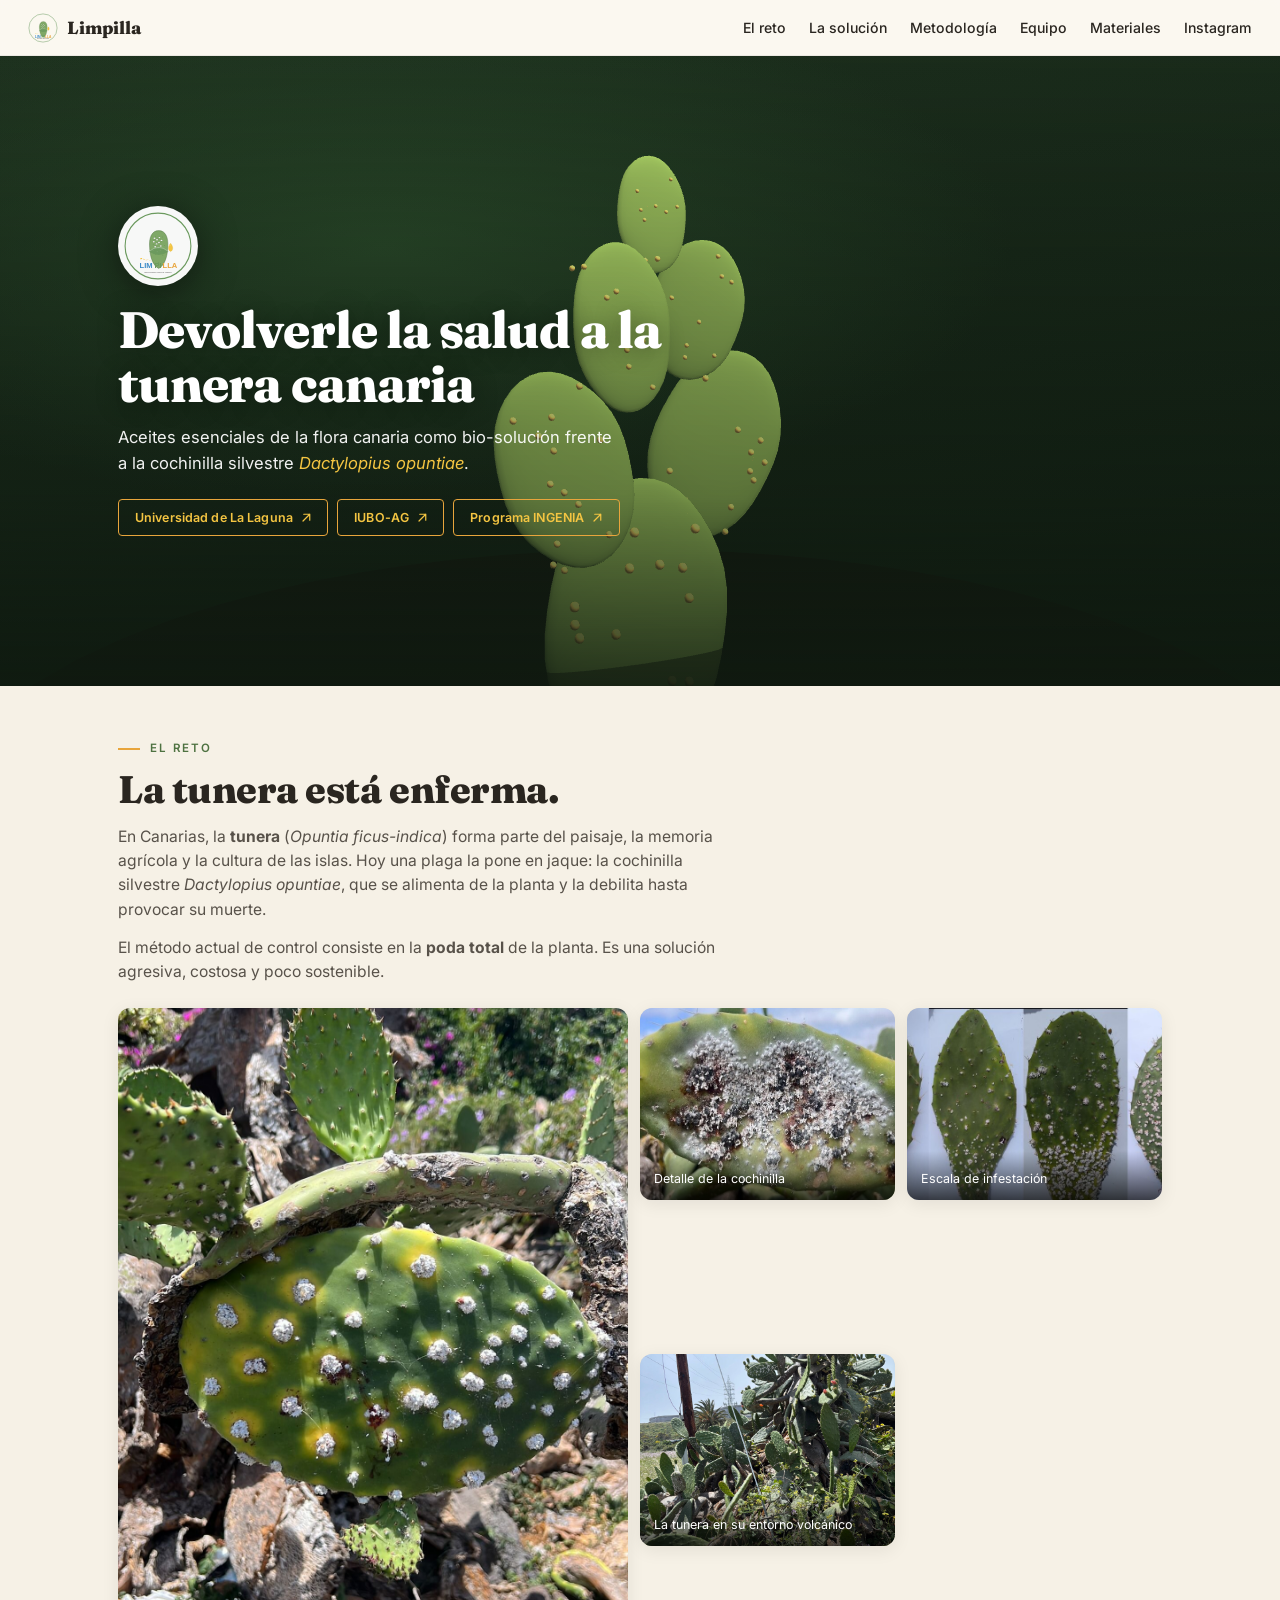
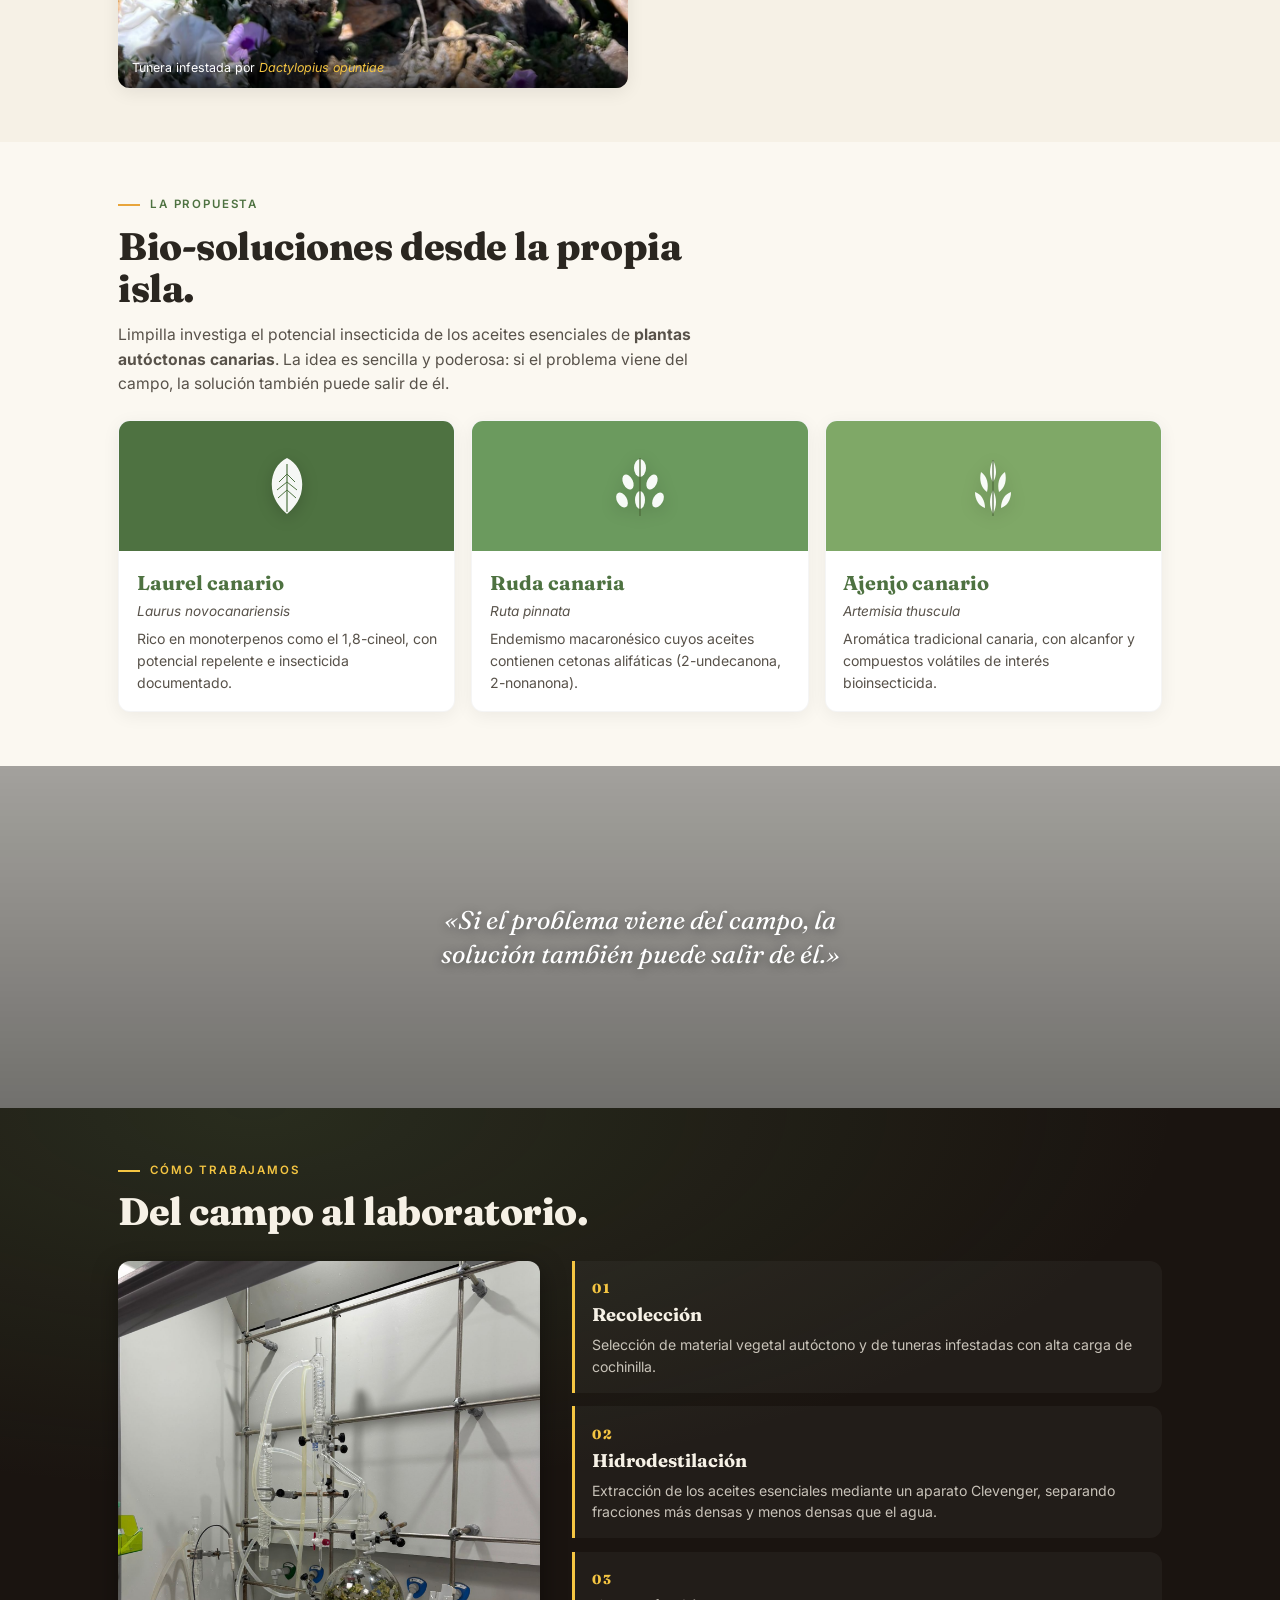
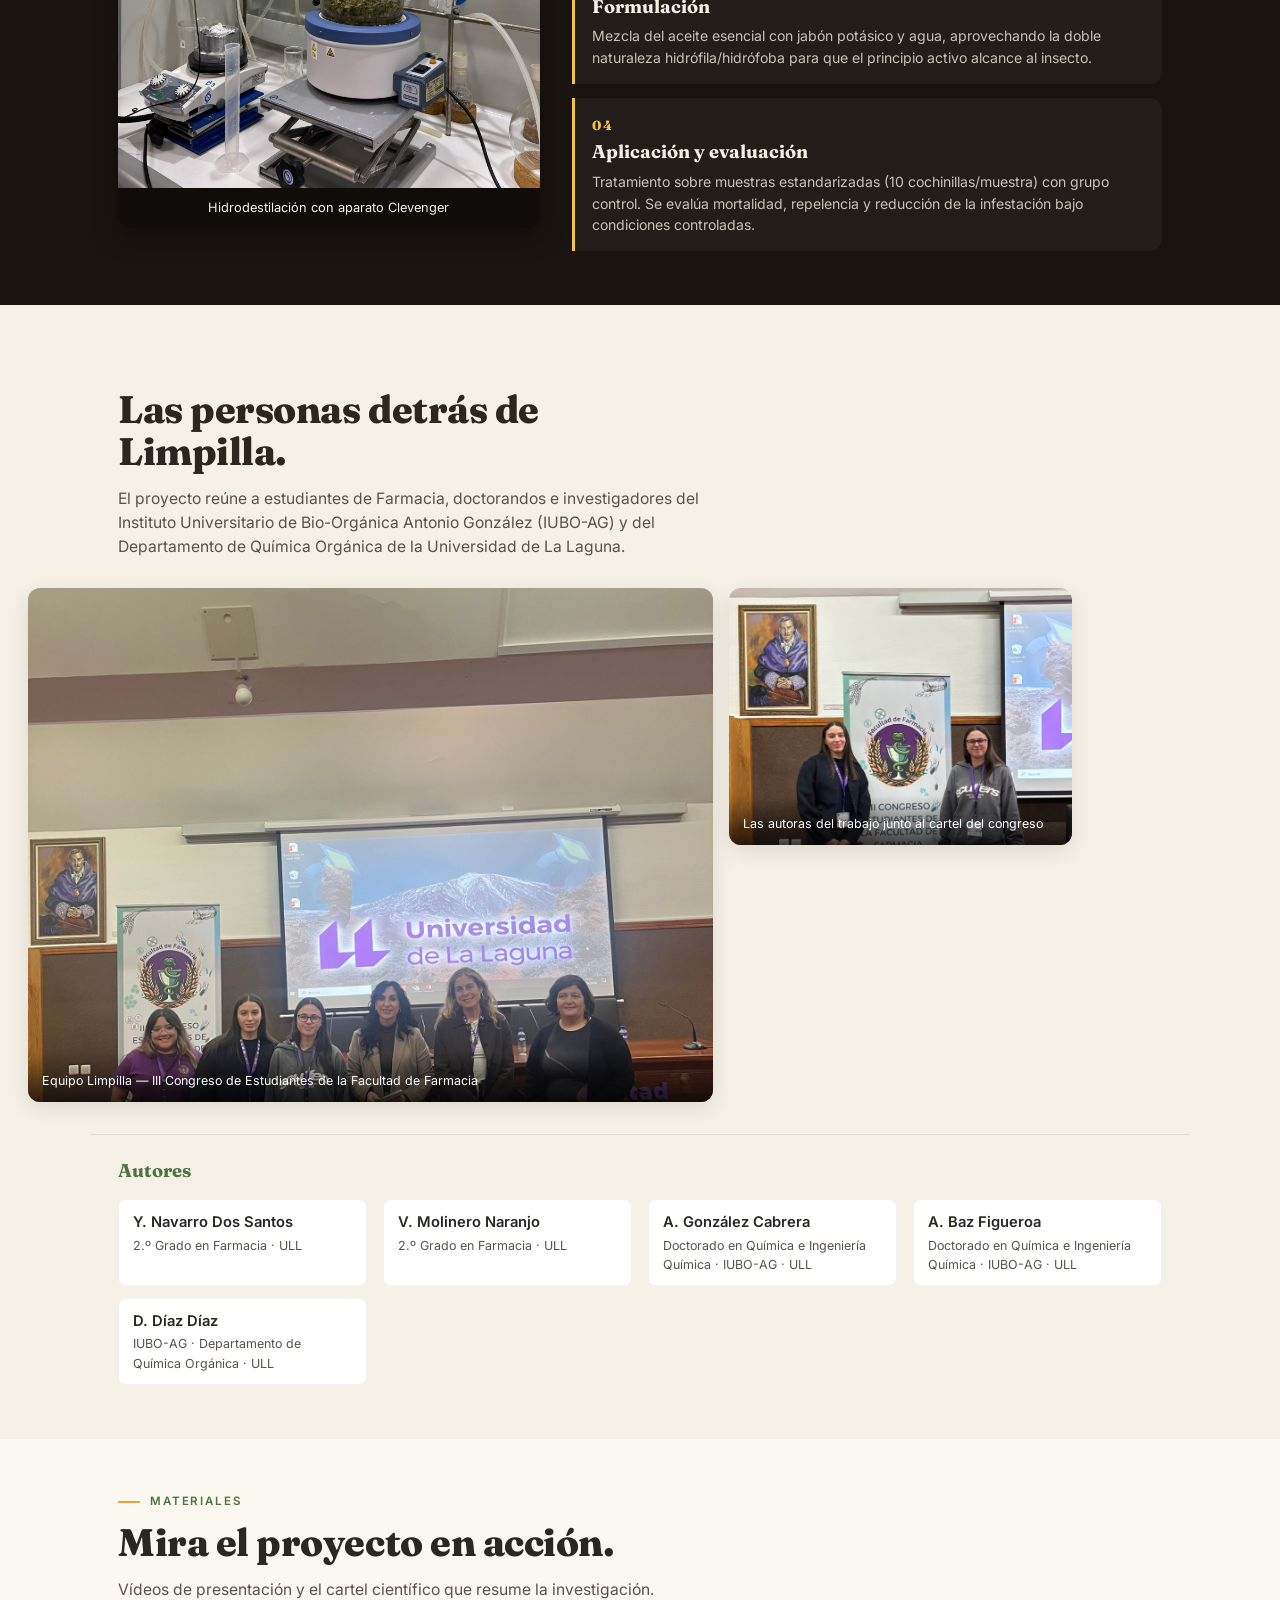
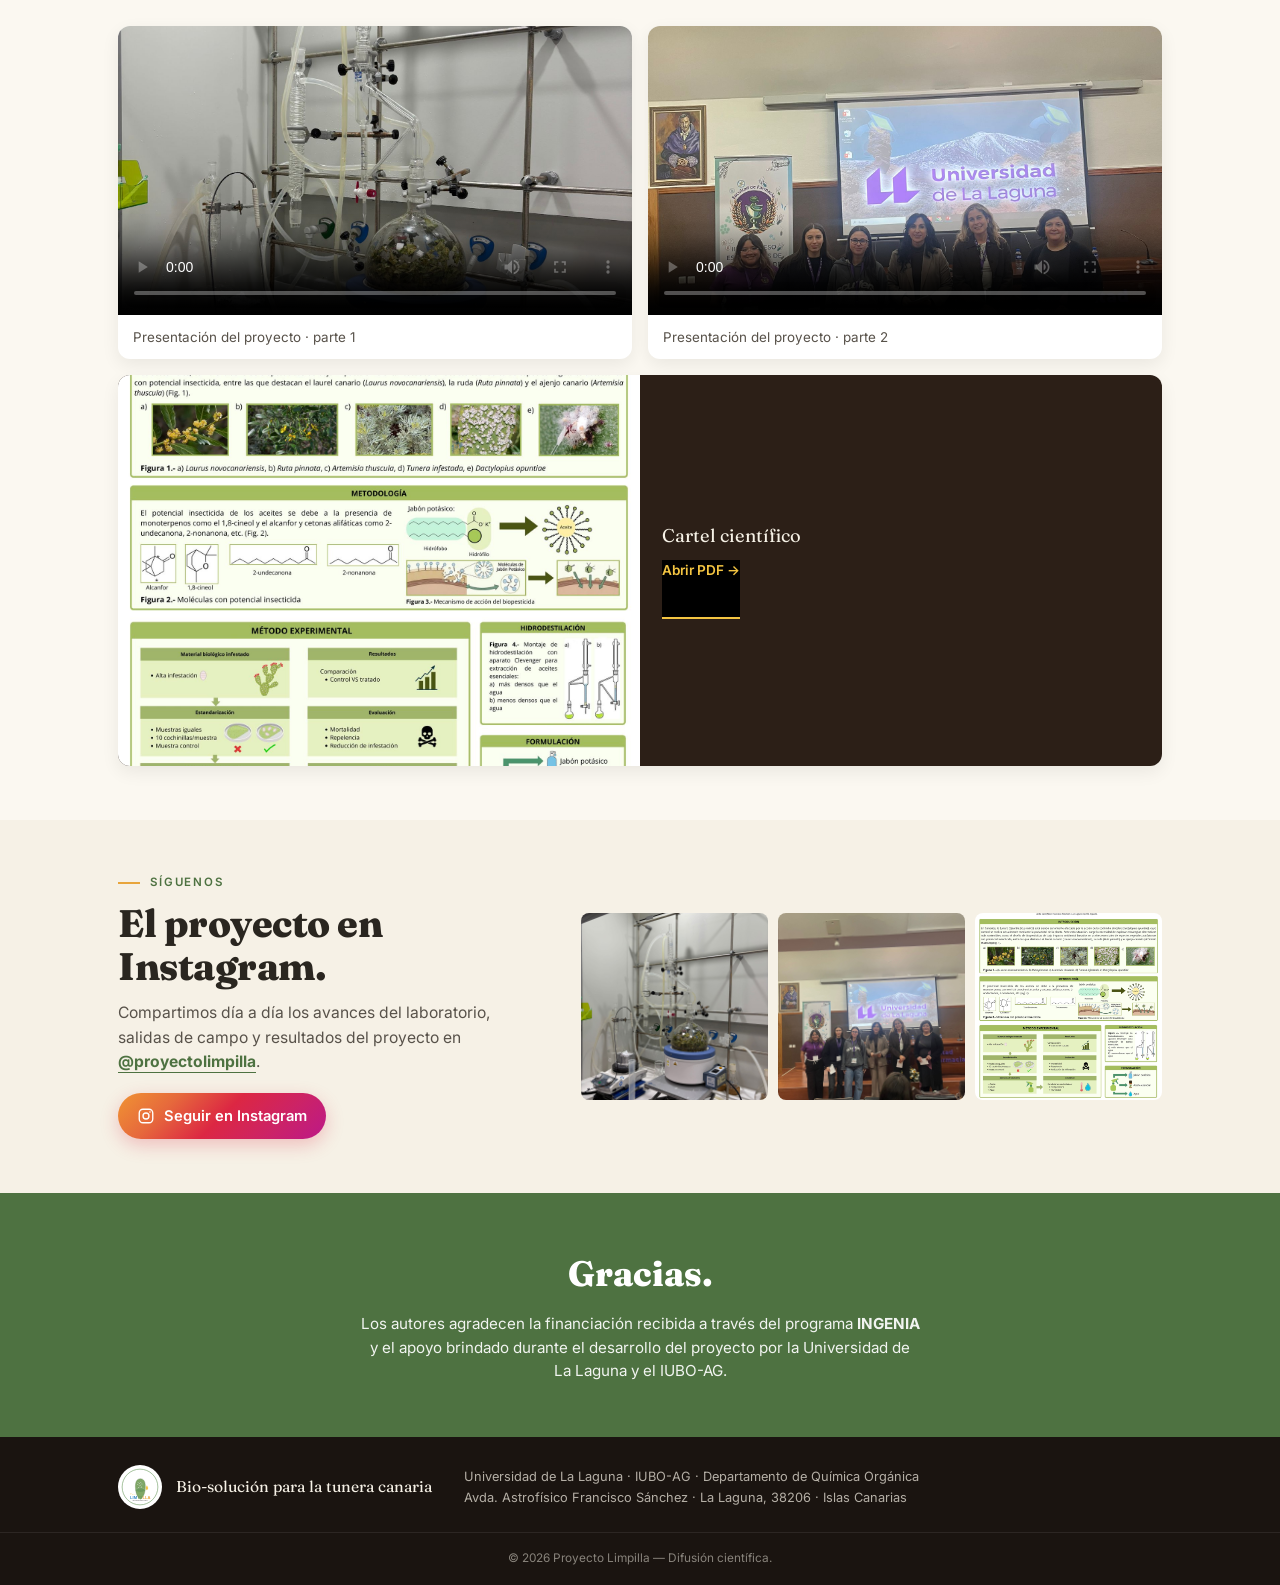
==== commit 3763f300: "Hardening: width/height en SVGs + display:block en .ig__post" ====
--- a/docs/index.html
+++ b/docs/index.html
@@ -47,15 +47,15 @@
         <div class="hero__tags">
             <a class="hero__chip" href="https://www.ull.es" target="_blank" rel="noopener">
                 <span>Universidad de La Laguna</span>
-                <svg viewBox="0 0 16 16" aria-hidden="true"><path d="M5 3h8v8M13 3 4 12" fill="none" stroke="currentColor" stroke-width="1.6" stroke-linecap="round" stroke-linejoin="round"/></svg>
+                <svg width="12" height="12" viewBox="0 0 16 16" aria-hidden="true"><path d="M5 3h8v8M13 3 4 12" fill="none" stroke="currentColor" stroke-width="1.6" stroke-linecap="round" stroke-linejoin="round"/></svg>
             </a>
             <a class="hero__chip" href="https://www.ull.es/institutos/instituto-universitario-bio-organica/" target="_blank" rel="noopener">
                 <span>IUBO-AG</span>
-                <svg viewBox="0 0 16 16" aria-hidden="true"><path d="M5 3h8v8M13 3 4 12" fill="none" stroke="currentColor" stroke-width="1.6" stroke-linecap="round" stroke-linejoin="round"/></svg>
+                <svg width="12" height="12" viewBox="0 0 16 16" aria-hidden="true"><path d="M5 3h8v8M13 3 4 12" fill="none" stroke="currentColor" stroke-width="1.6" stroke-linecap="round" stroke-linejoin="round"/></svg>
             </a>
             <a class="hero__chip" href="https://www.ull.es/portal/ingenia/" target="_blank" rel="noopener">
                 <span>Programa INGENIA</span>
-                <svg viewBox="0 0 16 16" aria-hidden="true"><path d="M5 3h8v8M13 3 4 12" fill="none" stroke="currentColor" stroke-width="1.6" stroke-linecap="round" stroke-linejoin="round"/></svg>
+                <svg width="12" height="12" viewBox="0 0 16 16" aria-hidden="true"><path d="M5 3h8v8M13 3 4 12" fill="none" stroke="currentColor" stroke-width="1.6" stroke-linecap="round" stroke-linejoin="round"/></svg>
             </a>
         </div>
     </div>
@@ -289,7 +289,7 @@
                 <a class="ig__handle" href="https://www.instagram.com/proyectolimpilla" target="_blank" rel="noopener">@proyectolimpilla</a>.
             </p>
             <a class="ig__follow" href="https://www.instagram.com/proyectolimpilla" target="_blank" rel="noopener">
-                <svg viewBox="0 0 24 24" aria-hidden="true">
+                <svg width="18" height="18" viewBox="0 0 24 24" aria-hidden="true">
                     <rect x="3" y="3" width="18" height="18" rx="5" fill="none" stroke="currentColor" stroke-width="1.8"/>
                     <circle cx="12" cy="12" r="4" fill="none" stroke="currentColor" stroke-width="1.8"/>
                     <circle cx="17.3" cy="6.7" r="1.1" fill="currentColor"/>
@@ -308,7 +308,7 @@
             <a class="ig__post" href="https://www.instagram.com/proyectolimpilla" target="_blank" rel="noopener" aria-label="Ver publicaciones de @proyectolimpilla">
                 <div class="ig__post-bg ig__post-bg--1"></div>
                 <div class="ig__post-overlay">
-                    <svg viewBox="0 0 24 24" aria-hidden="true">
+                    <svg width="28" height="28" viewBox="0 0 24 24" aria-hidden="true">
                         <rect x="3" y="3" width="18" height="18" rx="5" fill="none" stroke="currentColor" stroke-width="1.8"/>
                         <circle cx="12" cy="12" r="4" fill="none" stroke="currentColor" stroke-width="1.8"/>
                         <circle cx="17.3" cy="6.7" r="1.1" fill="currentColor"/>
@@ -319,7 +319,7 @@
             <a class="ig__post" href="https://www.instagram.com/proyectolimpilla" target="_blank" rel="noopener" aria-label="Ver publicaciones de @proyectolimpilla">
                 <div class="ig__post-bg ig__post-bg--2"></div>
                 <div class="ig__post-overlay">
-                    <svg viewBox="0 0 24 24" aria-hidden="true">
+                    <svg width="28" height="28" viewBox="0 0 24 24" aria-hidden="true">
                         <rect x="3" y="3" width="18" height="18" rx="5" fill="none" stroke="currentColor" stroke-width="1.8"/>
                         <circle cx="12" cy="12" r="4" fill="none" stroke="currentColor" stroke-width="1.8"/>
                         <circle cx="17.3" cy="6.7" r="1.1" fill="currentColor"/>
@@ -330,7 +330,7 @@
             <a class="ig__post" href="https://www.instagram.com/proyectolimpilla" target="_blank" rel="noopener" aria-label="Ver publicaciones de @proyectolimpilla">
                 <div class="ig__post-bg ig__post-bg--3"></div>
                 <div class="ig__post-overlay">
-                    <svg viewBox="0 0 24 24" aria-hidden="true">
+                    <svg width="28" height="28" viewBox="0 0 24 24" aria-hidden="true">
                         <rect x="3" y="3" width="18" height="18" rx="5" fill="none" stroke="currentColor" stroke-width="1.8"/>
                         <circle cx="12" cy="12" r="4" fill="none" stroke="currentColor" stroke-width="1.8"/>
                         <circle cx="17.3" cy="6.7" r="1.1" fill="currentColor"/>
--- a/docs/css/styles.css
+++ b/docs/css/styles.css
@@ -338,8 +338,10 @@
     gap: 0.6rem;
 }
 .ig__post {
+    display: block;
     position: relative;
     aspect-ratio: 1 / 1;
+    width: 100%;
     overflow: hidden;
     border-radius: 8px;
     text-decoration: none;
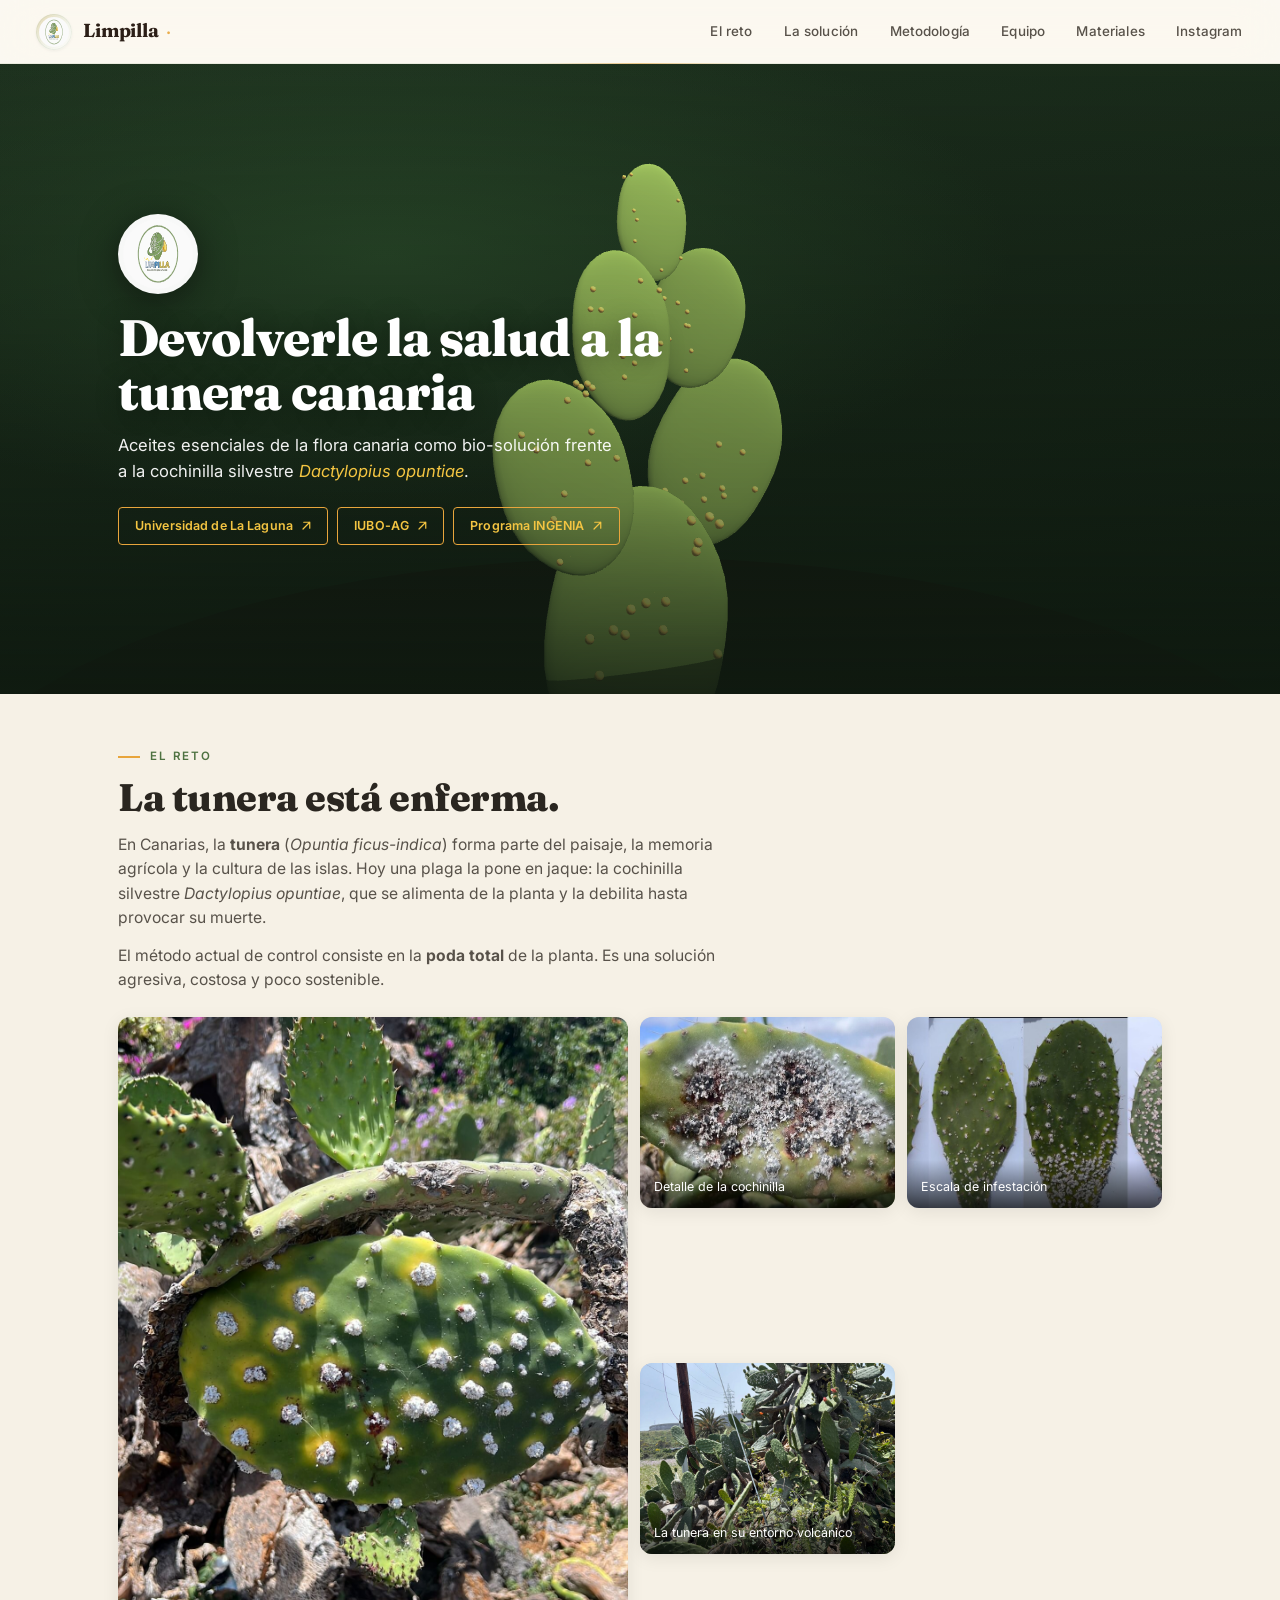
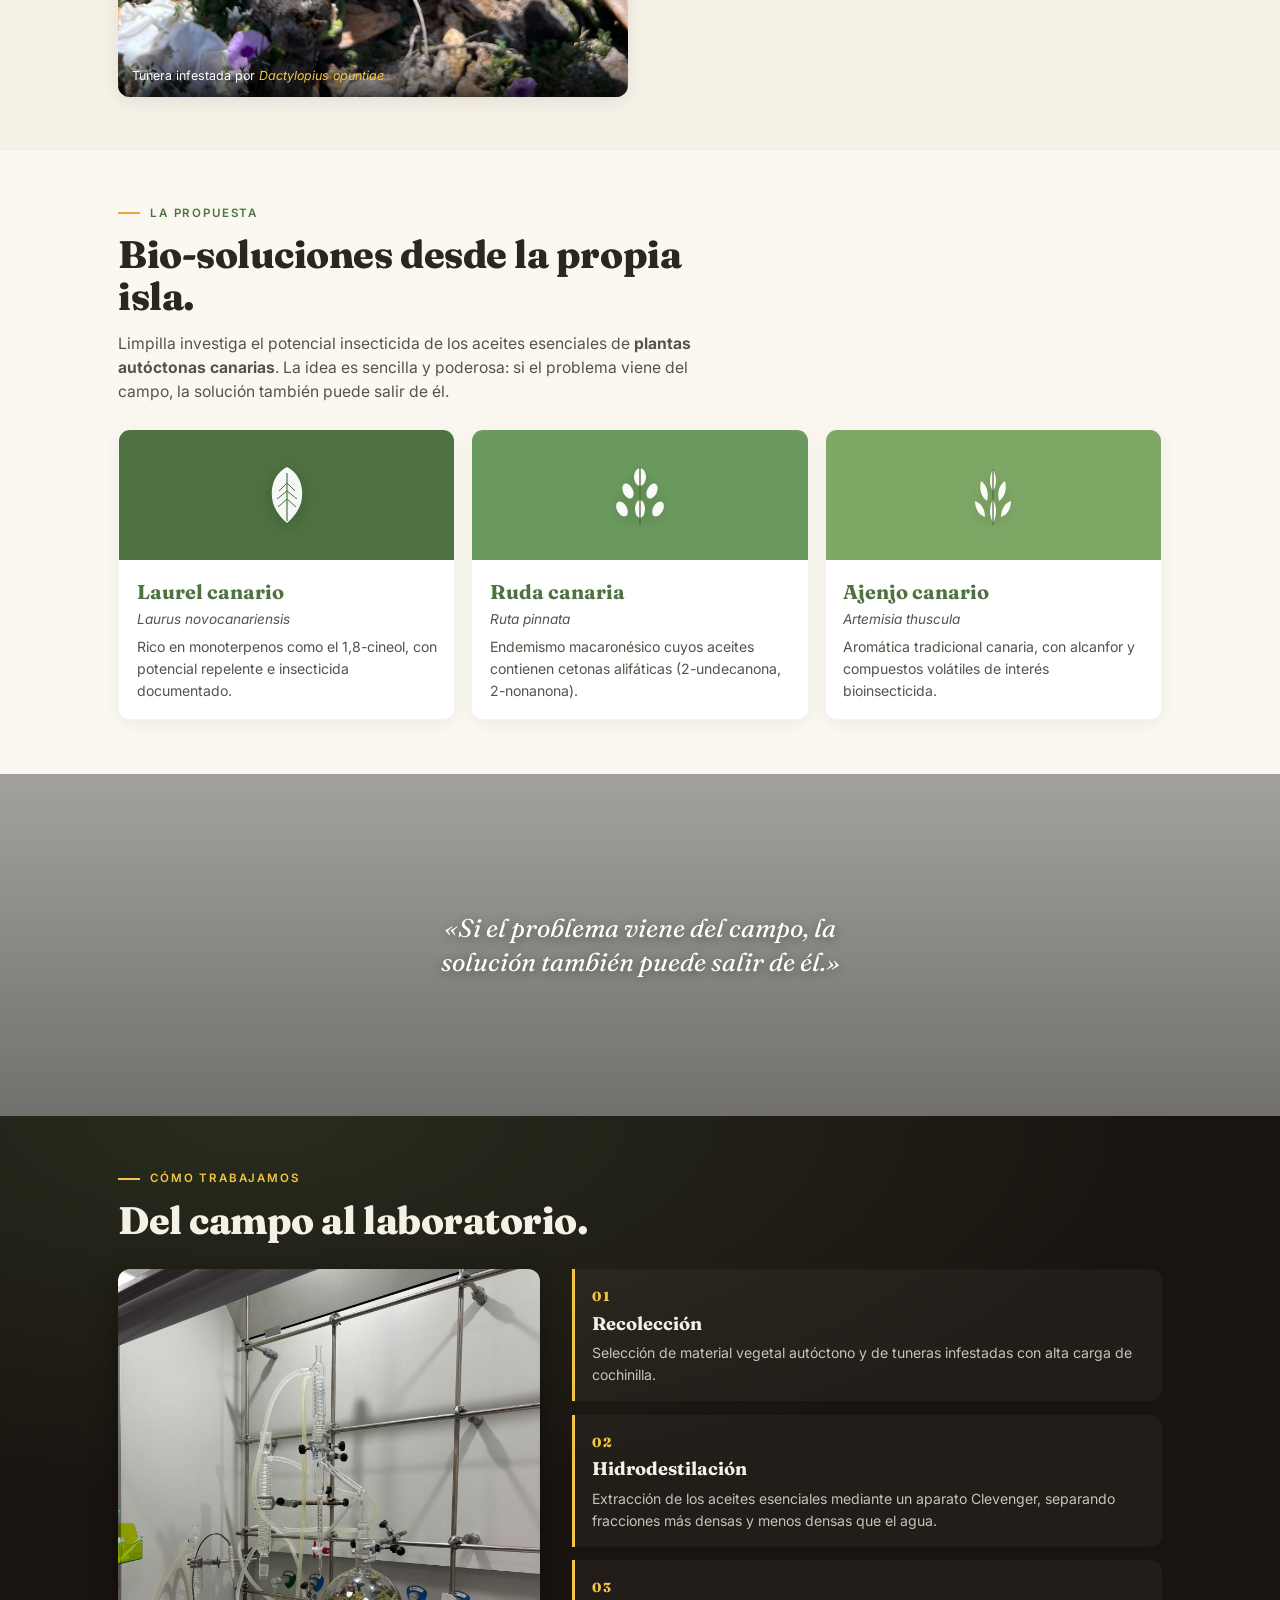
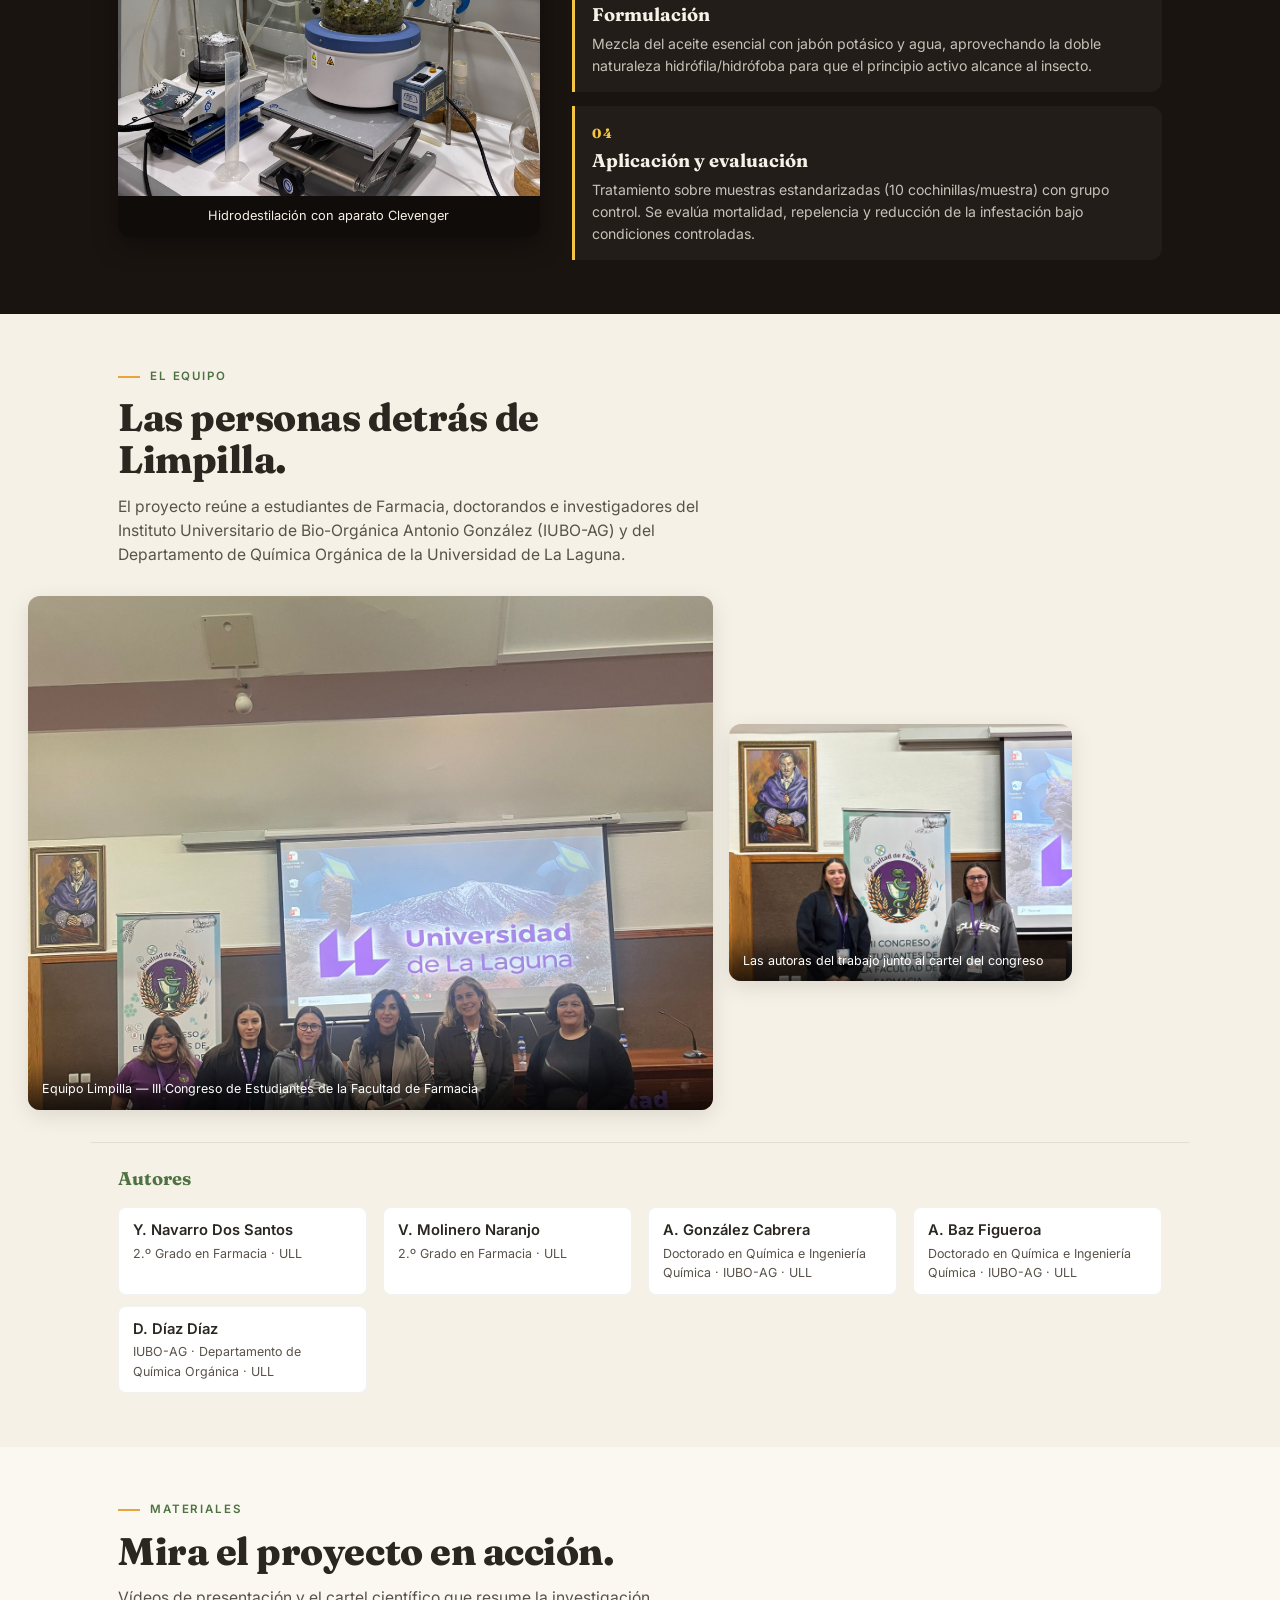
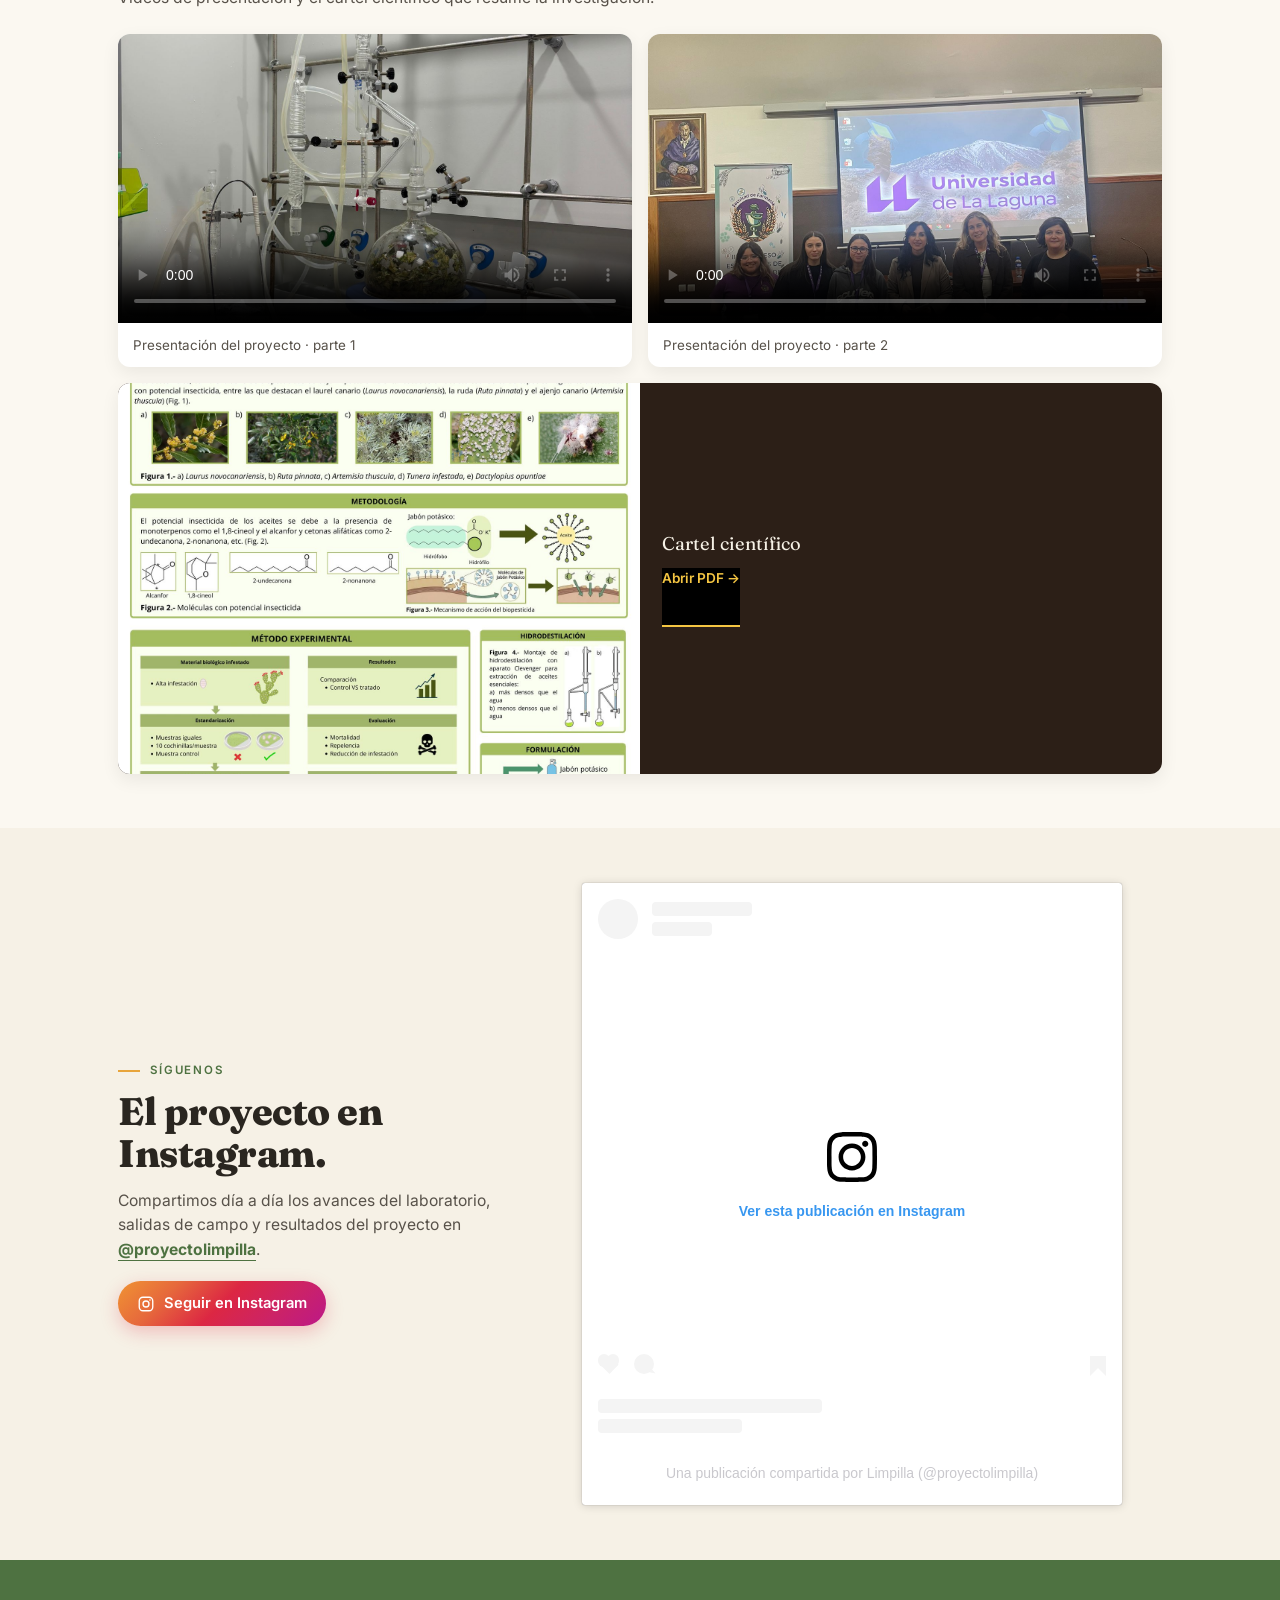
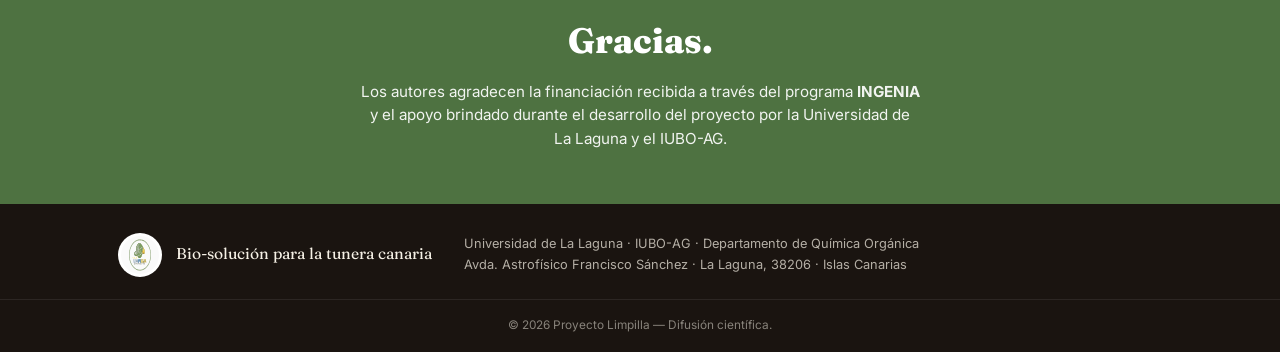
==== commit edfb6d77: "Fix del logo de verdad y posts de insta" ====
--- a/docs/index.html
+++ b/docs/index.html
@@ -298,47 +298,9 @@
             </a>
         </div>
 
-        <!--
-          Para mostrar publicaciones reales, sustituye cada `.ig__post` por el embed
-          oficial de Instagram. En cada publicación de Instagram pulsa
-          ··· → "Insertar" → "Copiar código de inserción" y pégalo aquí.
-          Mientras no haya embeds, estas tarjetas llevan al perfil.
-        -->
-        <div class="ig__grid">
-            <a class="ig__post" href="https://www.instagram.com/proyectolimpilla" target="_blank" rel="noopener" aria-label="Ver publicaciones de @proyectolimpilla">
-                <div class="ig__post-bg ig__post-bg--1"></div>
-                <div class="ig__post-overlay">
-                    <svg width="28" height="28" viewBox="0 0 24 24" aria-hidden="true">
-                        <rect x="3" y="3" width="18" height="18" rx="5" fill="none" stroke="currentColor" stroke-width="1.8"/>
-                        <circle cx="12" cy="12" r="4" fill="none" stroke="currentColor" stroke-width="1.8"/>
-                        <circle cx="17.3" cy="6.7" r="1.1" fill="currentColor"/>
-                    </svg>
-                    <span>Ver publicaciones</span>
-                </div>
-            </a>
-            <a class="ig__post" href="https://www.instagram.com/proyectolimpilla" target="_blank" rel="noopener" aria-label="Ver publicaciones de @proyectolimpilla">
-                <div class="ig__post-bg ig__post-bg--2"></div>
-                <div class="ig__post-overlay">
-                    <svg width="28" height="28" viewBox="0 0 24 24" aria-hidden="true">
-                        <rect x="3" y="3" width="18" height="18" rx="5" fill="none" stroke="currentColor" stroke-width="1.8"/>
-                        <circle cx="12" cy="12" r="4" fill="none" stroke="currentColor" stroke-width="1.8"/>
-                        <circle cx="17.3" cy="6.7" r="1.1" fill="currentColor"/>
-                    </svg>
-                    <span>Ver publicaciones</span>
-                </div>
-            </a>
-            <a class="ig__post" href="https://www.instagram.com/proyectolimpilla" target="_blank" rel="noopener" aria-label="Ver publicaciones de @proyectolimpilla">
-                <div class="ig__post-bg ig__post-bg--3"></div>
-                <div class="ig__post-overlay">
-                    <svg width="28" height="28" viewBox="0 0 24 24" aria-hidden="true">
-                        <rect x="3" y="3" width="18" height="18" rx="5" fill="none" stroke="currentColor" stroke-width="1.8"/>
-                        <circle cx="12" cy="12" r="4" fill="none" stroke="currentColor" stroke-width="1.8"/>
-                        <circle cx="17.3" cy="6.7" r="1.1" fill="currentColor"/>
-                    </svg>
-                    <span>Ver publicaciones</span>
-                </div>
-            </a>
-        </div>
+        <blockquote class="instagram-media" data-instgrm-captioned data-instgrm-permalink="https://www.instagram.com/reel/DXUZMOjN_Fy/?utm_source=ig_embed&amp;utm_campaign=loading" data-instgrm-version="14" style=" background:#FFF; border:0; border-radius:3px; box-shadow:0 0 1px 0 rgba(0,0,0,0.5),0 1px 10px 0 rgba(0,0,0,0.15); margin: 1px; max-width:540px; min-width:326px; padding:0; width:99.375%; width:-webkit-calc(100% - 2px); width:calc(100% - 2px);"><div style="padding:16px;"> <a href="https://www.instagram.com/reel/DXUZMOjN_Fy/?utm_source=ig_embed&amp;utm_campaign=loading" style=" background:#FFFFFF; line-height:0; padding:0 0; text-align:center; text-decoration:none; width:100%;" target="_blank"> <div style=" display: flex; flex-direction: row; align-items: center;"> <div style="background-color: #F4F4F4; border-radius: 50%; flex-grow: 0; height: 40px; margin-right: 14px; width: 40px;"></div> <div style="display: flex; flex-direction: column; flex-grow: 1; justify-content: center;"> <div style=" background-color: #F4F4F4; border-radius: 4px; flex-grow: 0; height: 14px; margin-bottom: 6px; width: 100px;"></div> <div style=" background-color: #F4F4F4; border-radius: 4px; flex-grow: 0; height: 14px; width: 60px;"></div></div></div><div style="padding: 19% 0;"></div> <div style="display:block; height:50px; margin:0 auto 12px; width:50px;"><svg width="50px" height="50px" viewBox="0 0 60 60" version="1.1" xmlns="https://www.w3.org/2000/svg" xmlns:xlink="https://www.w3.org/1999/xlink"><g stroke="none" stroke-width="1" fill="none" fill-rule="evenodd"><g transform="translate(-511.000000, -20.000000)" fill="#000000"><g><path d="M556.869,30.41 C554.814,30.41 553.148,32.076 553.148,34.131 C553.148,36.186 554.814,37.852 556.869,37.852 C558.924,37.852 560.59,36.186 560.59,34.131 C560.59,32.076 558.924,30.41 556.869,30.41 M541,60.657 C535.114,60.657 530.342,55.887 530.342,50 C530.342,44.114 535.114,39.342 541,39.342 C546.887,39.342 551.658,44.114 551.658,50 C551.658,55.887 546.887,60.657 541,60.657 M541,33.886 C532.1,33.886 524.886,41.1 524.886,50 C524.886,58.899 532.1,66.113 541,66.113 C549.9,66.113 557.115,58.899 557.115,50 C557.115,41.1 549.9,33.886 541,33.886 M565.378,62.101 C565.244,65.022 564.756,66.606 564.346,67.663 C563.803,69.06 563.154,70.057 562.106,71.106 C561.058,72.155 560.06,72.803 558.662,73.347 C557.607,73.757 556.021,74.244 553.102,74.378 C549.944,74.521 548.997,74.552 541,74.552 C533.003,74.552 532.056,74.521 528.898,74.378 C525.979,74.244 524.393,73.757 523.338,73.347 C521.94,72.803 520.942,72.155 519.894,71.106 C518.846,70.057 518.197,69.06 517.654,67.663 C517.244,66.606 516.755,65.022 516.623,62.101 C516.479,58.943 516.448,57.996 516.448,50 C516.448,42.003 516.479,41.056 516.623,37.899 C516.755,34.978 517.244,33.391 517.654,32.338 C518.197,30.938 518.846,29.942 519.894,28.894 C520.942,27.846 521.94,27.196 523.338,26.654 C524.393,26.244 525.979,25.756 528.898,25.623 C532.057,25.479 533.004,25.448 541,25.448 C548.997,25.448 549.943,25.479 553.102,25.623 C556.021,25.756 557.607,26.244 558.662,26.654 C560.06,27.196 561.058,27.846 562.106,28.894 C563.154,29.942 563.803,30.938 564.346,32.338 C564.756,33.391 565.244,34.978 565.378,37.899 C565.522,41.056 565.552,42.003 565.552,50 C565.552,57.996 565.522,58.943 565.378,62.101 M570.82,37.631 C570.674,34.438 570.167,32.258 569.425,30.349 C568.659,28.377 567.633,26.702 565.965,25.035 C564.297,23.368 562.623,22.342 560.652,21.575 C558.743,20.834 556.562,20.326 553.369,20.18 C550.169,20.033 549.148,20 541,20 C532.853,20 531.831,20.033 528.631,20.18 C525.438,20.326 523.257,20.834 521.349,21.575 C519.376,22.342 517.703,23.368 516.035,25.035 C514.368,26.702 513.342,28.377 512.574,30.349 C511.834,32.258 511.326,34.438 511.181,37.631 C511.035,40.831 511,41.851 511,50 C511,58.147 511.035,59.17 511.181,62.369 C511.326,65.562 511.834,67.743 512.574,69.651 C513.342,71.625 514.368,73.296 516.035,74.965 C517.703,76.634 519.376,77.658 521.349,78.425 C523.257,79.167 525.438,79.673 528.631,79.82 C531.831,79.965 532.853,80.001 541,80.001 C549.148,80.001 550.169,79.965 553.369,79.82 C556.562,79.673 558.743,79.167 560.652,78.425 C562.623,77.658 564.297,76.634 565.965,74.965 C567.633,73.296 568.659,71.625 569.425,69.651 C570.167,67.743 570.674,65.562 570.82,62.369 C570.966,59.17 571,58.147 571,50 C571,41.851 570.966,40.831 570.82,37.631"></path></g></g></g></svg></div><div style="padding-top: 8px;"> <div style=" color:#3897f0; font-family:Arial,sans-serif; font-size:14px; font-style:normal; font-weight:550; line-height:18px;">Ver esta publicación en Instagram</div></div><div style="padding: 12.5% 0;"></div> <div style="display: flex; flex-direction: row; margin-bottom: 14px; align-items: center;"><div> <div style="background-color: #F4F4F4; border-radius: 50%; height: 12.5px; width: 12.5px; transform: translateX(0px) translateY(7px);"></div> <div style="background-color: #F4F4F4; height: 12.5px; transform: rotate(-45deg) translateX(3px) translateY(1px); width: 12.5px; flex-grow: 0; margin-right: 14px; margin-left: 2px;"></div> <div style="background-color: #F4F4F4; border-radius: 50%; height: 12.5px; width: 12.5px; transform: translateX(9px) translateY(-18px);"></div></div><div style="margin-left: 8px;"> <div style=" background-color: #F4F4F4; border-radius: 50%; flex-grow: 0; height: 20px; width: 20px;"></div> <div style=" width: 0; height: 0; border-top: 2px solid transparent; border-left: 6px solid #f4f4f4; border-bottom: 2px solid transparent; transform: translateX(16px) translateY(-4px) rotate(30deg)"></div></div><div style="margin-left: auto;"> <div style=" width: 0px; border-top: 8px solid #F4F4F4; border-right: 8px solid transparent; transform: translateY(16px);"></div> <div style=" background-color: #F4F4F4; flex-grow: 0; height: 12px; width: 16px; transform: translateY(-4px);"></div> <div style=" width: 0; height: 0; border-top: 8px solid #F4F4F4; border-left: 8px solid transparent; transform: translateY(-4px) translateX(8px);"></div></div></div> <div style="display: flex; flex-direction: column; flex-grow: 1; justify-content: center; margin-bottom: 24px;"> <div style=" background-color: #F4F4F4; border-radius: 4px; flex-grow: 0; height: 14px; margin-bottom: 6px; width: 224px;"></div> <div style=" background-color: #F4F4F4; border-radius: 4px; flex-grow: 0; height: 14px; width: 144px;"></div></div></a><p style=" color:#c9c8cd; font-family:Arial,sans-serif; font-size:14px; line-height:17px; margin-bottom:0; margin-top:8px; overflow:hidden; padding:8px 0 7px; text-align:center; text-overflow:ellipsis; white-space:nowrap;"><a href="https://www.instagram.com/reel/DXUZMOjN_Fy/?utm_source=ig_embed&amp;utm_campaign=loading" style=" color:#c9c8cd; font-family:Arial,sans-serif; font-size:14px; font-style:normal; font-weight:normal; line-height:17px; text-decoration:none;" target="_blank">Una publicación compartida por Limpilla (@proyectolimpilla)</a></p></div></blockquote>
+<script async src="//www.instagram.com/embed.js"></script>
+       
     </div>
 </section>
 
--- a/docs/css/styles.css
+++ b/docs/css/styles.css
@@ -105,65 +105,115 @@
     display: flex;
     align-items: center;
     justify-content: space-between;
-    gap: 0.75rem;
-    padding: 0.7rem clamp(1rem, 3vw, 1.75rem);
-    padding-top: calc(0.7rem + env(safe-area-inset-top, 0px));
-    padding-left: calc(clamp(1rem, 3vw, 1.75rem) + env(safe-area-inset-left, 0px));
-    padding-right: calc(clamp(1rem, 3vw, 1.75rem) + env(safe-area-inset-right, 0px));
-    background: rgba(251, 248, 241, 0.94);
-    backdrop-filter: saturate(160%) blur(12px);
-    -webkit-backdrop-filter: saturate(160%) blur(12px);
-    border-bottom: 1px solid rgba(0, 0, 0, 0.06);
-    min-height: calc(56px + env(safe-area-inset-top, 0px));
-}
+    gap: 1rem;
+    padding: 0.85rem clamp(1.25rem, 4vw, 2.25rem);
+    padding-top: calc(0.85rem + env(safe-area-inset-top, 0px));
+    padding-left: calc(clamp(1.25rem, 4vw, 2.25rem) + env(safe-area-inset-left, 0px));
+    padding-right: calc(clamp(1.25rem, 4vw, 2.25rem) + env(safe-area-inset-right, 0px));
+    background: rgba(251, 248, 241, 0.72);
+    backdrop-filter: saturate(180%) blur(20px);
+    -webkit-backdrop-filter: saturate(180%) blur(20px);
+    border-bottom: 1px solid rgba(78, 114, 65, 0.10);
+    min-height: calc(62px + env(safe-area-inset-top, 0px));
+}
+.nav::after {
+    content: "";
+    position: absolute;
+    left: 50%;
+    bottom: -1px;
+    transform: translateX(-50%);
+    width: clamp(80px, 28%, 220px);
+    height: 1.5px;
+    background: linear-gradient(90deg, transparent, var(--c-amarillo-aceite) 50%, transparent);
+    opacity: 0.55;
+    pointer-events: none;
+}
+
 .nav__brand {
-    display: flex;
-    align-items: center;
-    gap: 0.55rem;
+    display: inline-flex;
+    align-items: center;
+    gap: 0.7rem;
     color: var(--c-texto);
-    font-weight: 600;
+    text-decoration: none;
     min-width: 0;
     flex-shrink: 1;
+    position: relative;
+    isolation: isolate;
 }
 .nav__logo {
-    width: 30px;
-    height: 30px;
+    width: 36px;
+    height: 36px;
     flex-shrink: 0;
+    border-radius: 50%;
+    padding: 3px;
+    background:
+        radial-gradient(circle at 30% 30%, rgba(232,165,60,0.22), transparent 60%),
+        linear-gradient(135deg, rgba(107,154,94,0.18), rgba(255,255,255,0.6));
+    box-shadow: 0 1px 3px rgba(0,0,0,0.05), inset 0 0 0 1px rgba(78,114,65,0.08);
+    transition: transform 380ms cubic-bezier(0.34, 1.4, 0.6, 1);
+}
+.nav__brand:hover .nav__logo,
+.nav__brand:focus-visible .nav__logo {
+    transform: rotate(-6deg) scale(1.05);
 }
 .nav__name {
     font-family: var(--ff-display);
-    font-weight: 800;
-    font-size: 1.1rem;
+    font-weight: 700;
+    font-size: 1.18rem;
     line-height: 1;
+    letter-spacing: -0.012em;
     white-space: nowrap;
-}
+    color: var(--c-tierra);
+}
+.nav__name::after {
+    content: "·";
+    margin-left: 0.4em;
+    font-weight: 400;
+    color: var(--c-amarillo-aceite);
+    opacity: 0.9;
+}
+
 .nav__menu {
     display: flex;
-    gap: clamp(0.85rem, 1.8vw, 1.6rem);
+    align-items: center;
+    gap: clamp(1.1rem, 2.2vw, 2rem);
 }
 .nav__menu a {
-    color: var(--c-texto);
+    color: var(--c-texto-suave);
     font-weight: 500;
-    font-size: 0.88rem;
-    position: relative;
+    font-size: 0.84rem;
+    letter-spacing: 0.01em;
+    position: relative;
+    padding: 0.4rem 0.1rem;
+    transition: color var(--transition);
 }
 .nav__menu a::after {
     content: "";
     position: absolute;
-    left: 0; bottom: -5px;
-    width: 100%; height: 2px;
+    left: 50%;
+    bottom: 0.05rem;
+    transform: translateX(-50%) scale(0);
+    width: 5px; height: 5px;
+    border-radius: 50%;
     background: var(--c-amarillo-aceite);
-    transform: scaleX(0);
-    transform-origin: right;
-    transition: transform var(--transition);
-}
-.nav__menu a:hover::after { transform: scaleX(1); transform-origin: left; }
+    transition: transform 320ms cubic-bezier(0.34, 1.5, 0.6, 1);
+}
+.nav__menu a:hover,
+.nav__menu a:focus-visible {
+    color: var(--c-tierra);
+    outline: none;
+}
+.nav__menu a:hover::after,
+.nav__menu a:focus-visible::after {
+    transform: translateX(-50%) scale(1);
+}
 
 .nav__toggle {
     display: none;
-    background: none;
-    border: 0;
-    width: 40px; height: 40px;
+    background: rgba(255,255,255,0.4);
+    border: 1px solid rgba(78,114,65,0.12);
+    border-radius: 10px;
+    width: 42px; height: 42px;
     cursor: pointer;
     flex-direction: column;
     justify-content: center;
@@ -171,14 +221,27 @@
     gap: 5px;
     padding: 0;
     flex-shrink: 0;
-}
-.nav__toggle span { width: 22px; }
+    transition: background var(--transition), border-color var(--transition);
+}
+.nav__toggle:hover {
+    background: rgba(255,255,255,0.7);
+    border-color: rgba(78,114,65,0.25);
+}
 .nav__toggle span {
     display: block;
+    width: 20px;
     height: 2px;
-    background: var(--c-texto);
+    background: var(--c-tierra);
     border-radius: 2px;
     transition: transform var(--transition), opacity var(--transition);
+}
+.nav__menu.is-open ~ .nav__toggle span:nth-child(1),
+.nav__toggle[aria-expanded="true"] span:nth-child(1) {
+    transform: translateY(7px) rotate(45deg);
+}
+.nav__toggle[aria-expanded="true"] span:nth-child(2) { opacity: 0; }
+.nav__toggle[aria-expanded="true"] span:nth-child(3) {
+    transform: translateY(-7px) rotate(-45deg);
 }
 
 /* -------------------- Hero -------------------- */
@@ -636,6 +699,7 @@
     grid-template-columns: 2fr 1fr;
     gap: 1rem;
     margin: 1.75rem 0 2rem;
+    align-items: center;
 }
 .equipo__foto {
     margin: 0;
@@ -875,30 +939,36 @@
 /* -------------------- Responsive (Tablet) -------------------- */
 @media (max-width: 900px) {
     .nav {
-        padding: 0.65rem 1rem;
-        padding-top: calc(0.65rem + env(safe-area-inset-top, 0px));
-        padding-left: calc(1rem + env(safe-area-inset-left, 0px));
-        padding-right: calc(1rem + env(safe-area-inset-right, 0px));
+        padding: 0.7rem 1.1rem;
+        padding-top: calc(0.7rem + env(safe-area-inset-top, 0px));
+        padding-left: calc(1.1rem + env(safe-area-inset-left, 0px));
+        padding-right: calc(1.1rem + env(safe-area-inset-right, 0px));
     }
     .nav__menu {
         position: fixed;
-        top: calc(56px + env(safe-area-inset-top, 0px));
+        top: calc(62px + env(safe-area-inset-top, 0px));
         left: 0; right: 0;
         background: var(--c-papel);
         flex-direction: column;
+        align-items: stretch;
         gap: 0;
-        padding: 0.85rem 1.25rem;
-        border-bottom: 1px solid rgba(0,0,0,0.06);
+        padding: 0.5rem 1.5rem 1.1rem;
+        border-bottom: 1px solid rgba(78,114,65,0.10);
         transform: translateY(-130%);
         transition: transform var(--transition);
-        box-shadow: 0 8px 18px rgba(0,0,0,0.08);
+        box-shadow: 0 12px 24px rgba(0,0,0,0.10);
     }
     .nav__menu.is-open { transform: translateY(0); }
     .nav__menu a {
-        padding: 0.7rem 0;
-        border-bottom: 1px solid rgba(0,0,0,0.06);
+        padding: 0.85rem 0;
+        border-bottom: 1px solid rgba(78,114,65,0.08);
         font-size: 1rem;
+        font-family: var(--ff-display);
+        font-weight: 600;
+        color: var(--c-tierra);
+        letter-spacing: -0.005em;
     }
+    .nav__menu a::after { display: none; }
     .nav__menu a:last-child { border-bottom: 0; }
     .nav__toggle { display: flex; }
 
@@ -934,9 +1004,9 @@
 @media (max-width: 600px) {
     body { font-size: 15px; }
 
-    .nav__logo { width: 26px; height: 26px; }
-    .nav__name { font-size: 1.02rem; }
-    .nav__toggle { width: 38px; height: 38px; }
+    .nav__logo { width: 32px; height: 32px; }
+    .nav__name { font-size: 1.05rem; }
+    .nav__toggle { width: 40px; height: 40px; }
 
     .hero { min-height: 80vh; }
     .hero__logo { width: 64px; height: 64px; }
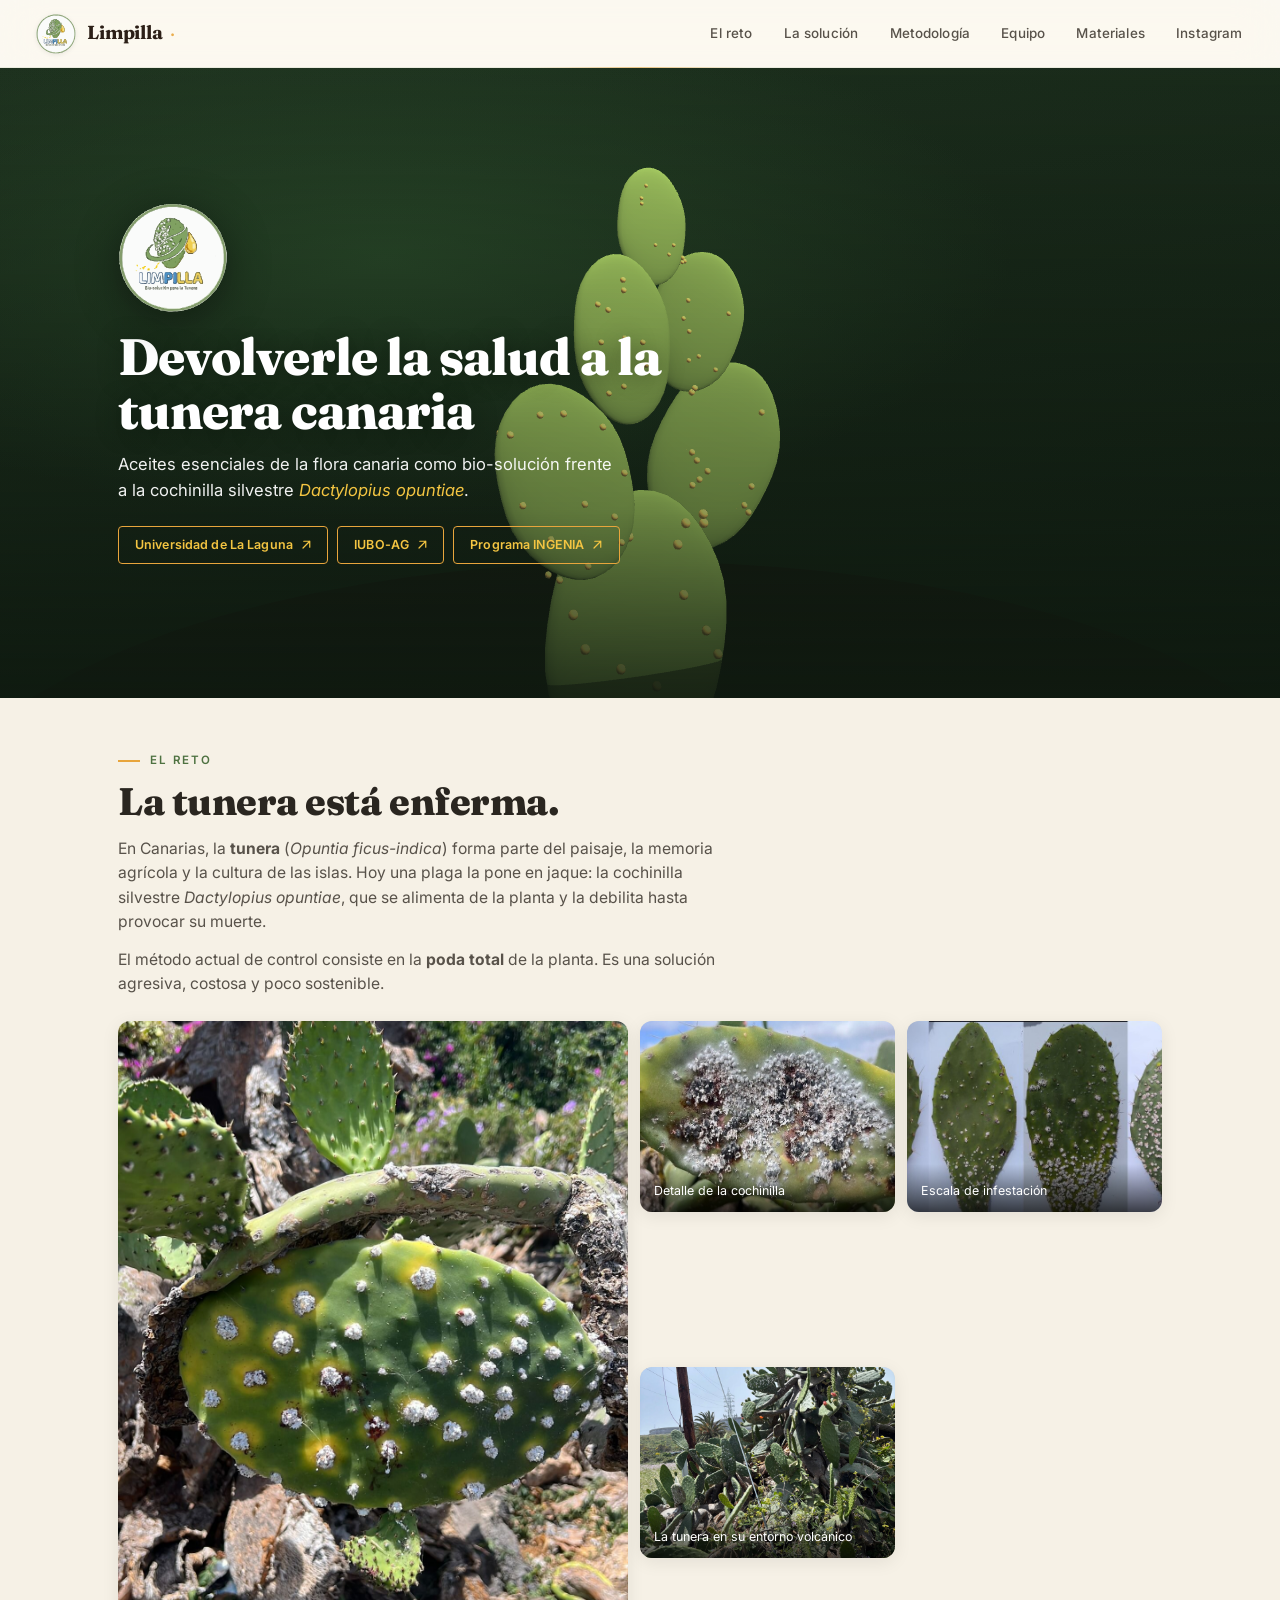
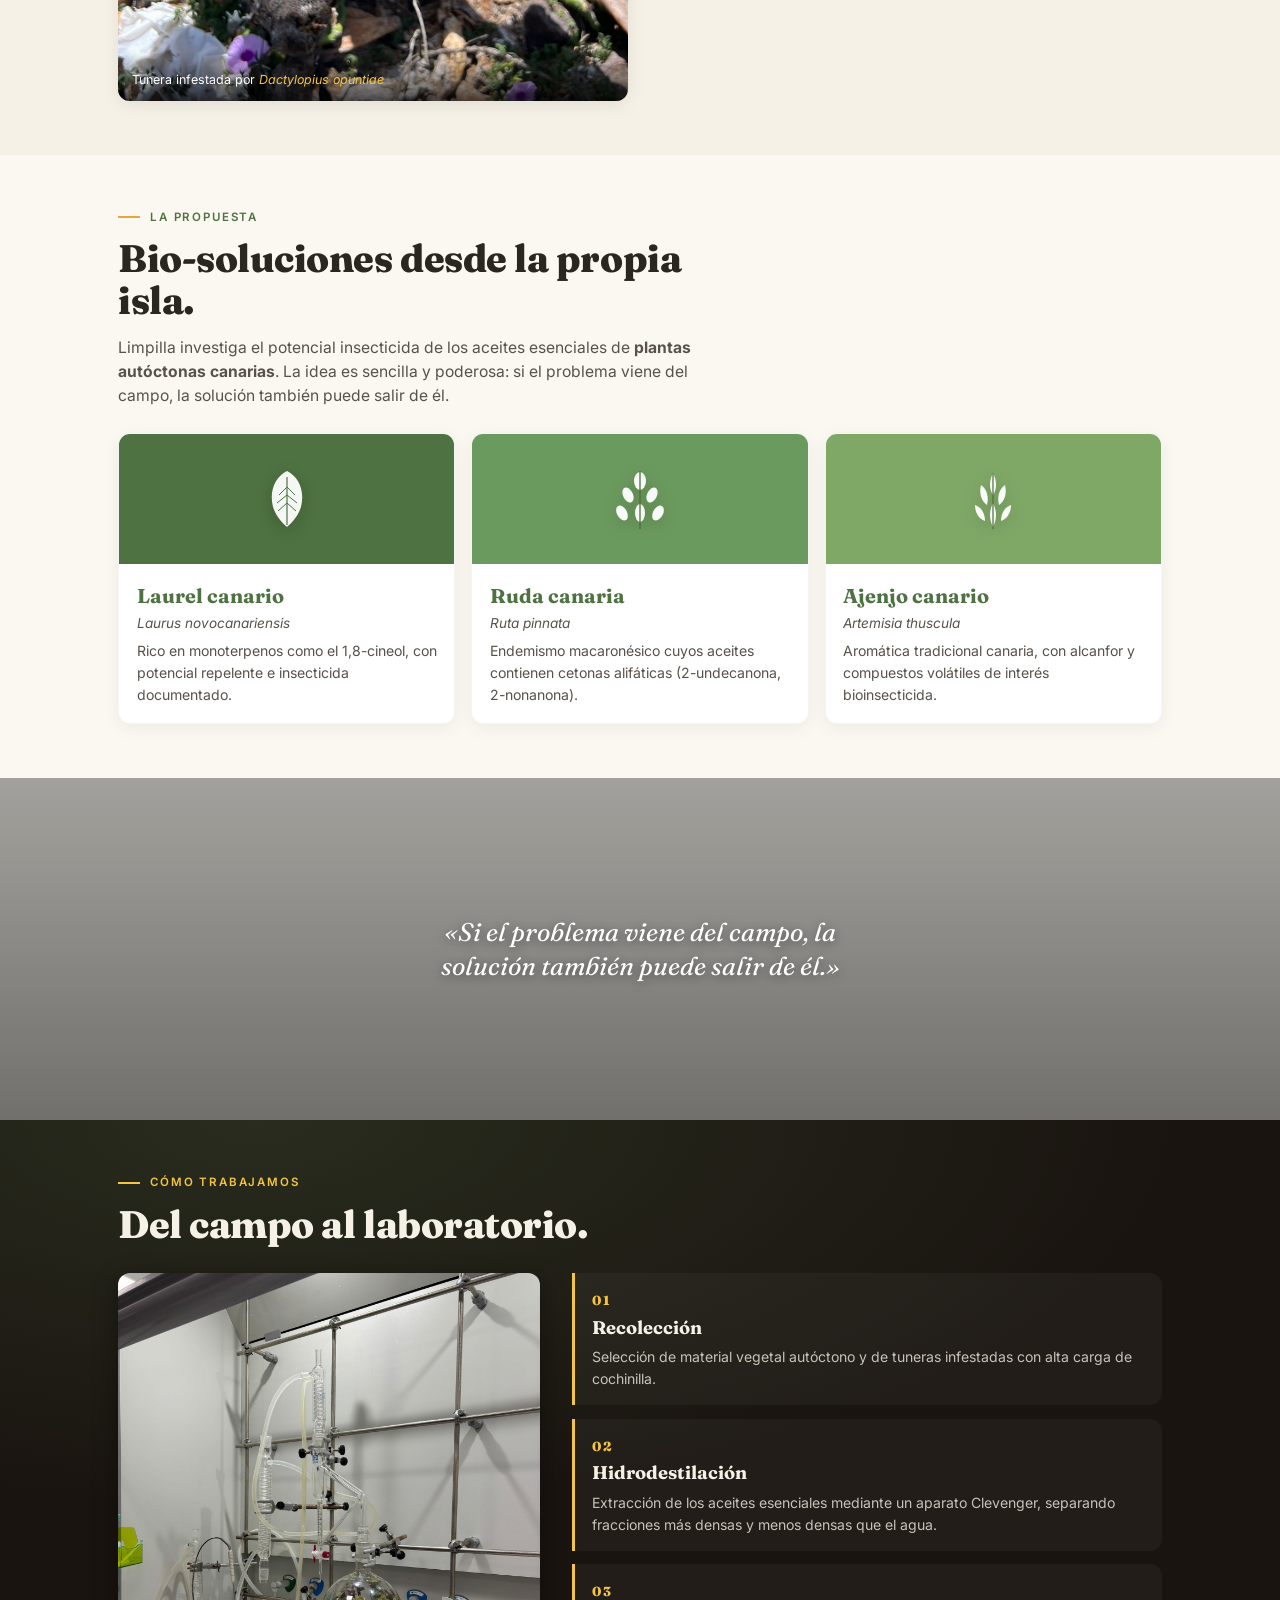
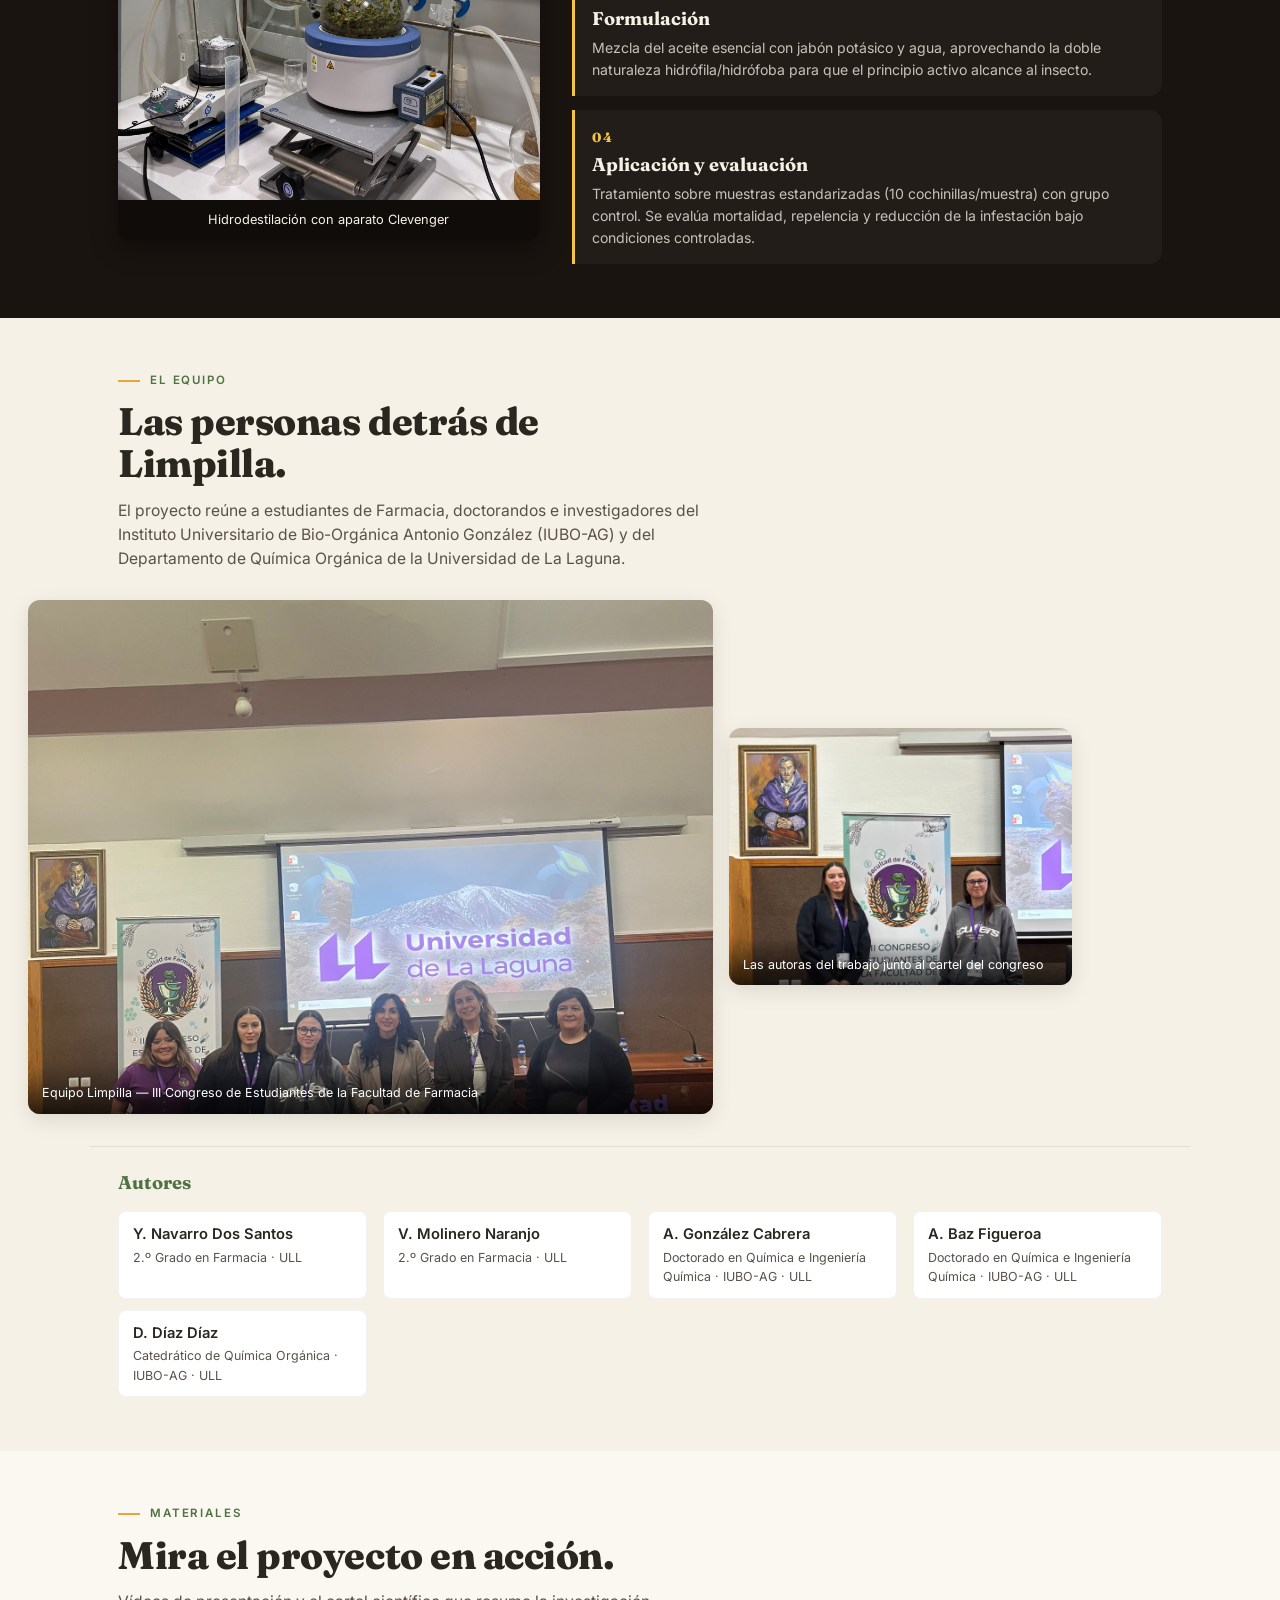
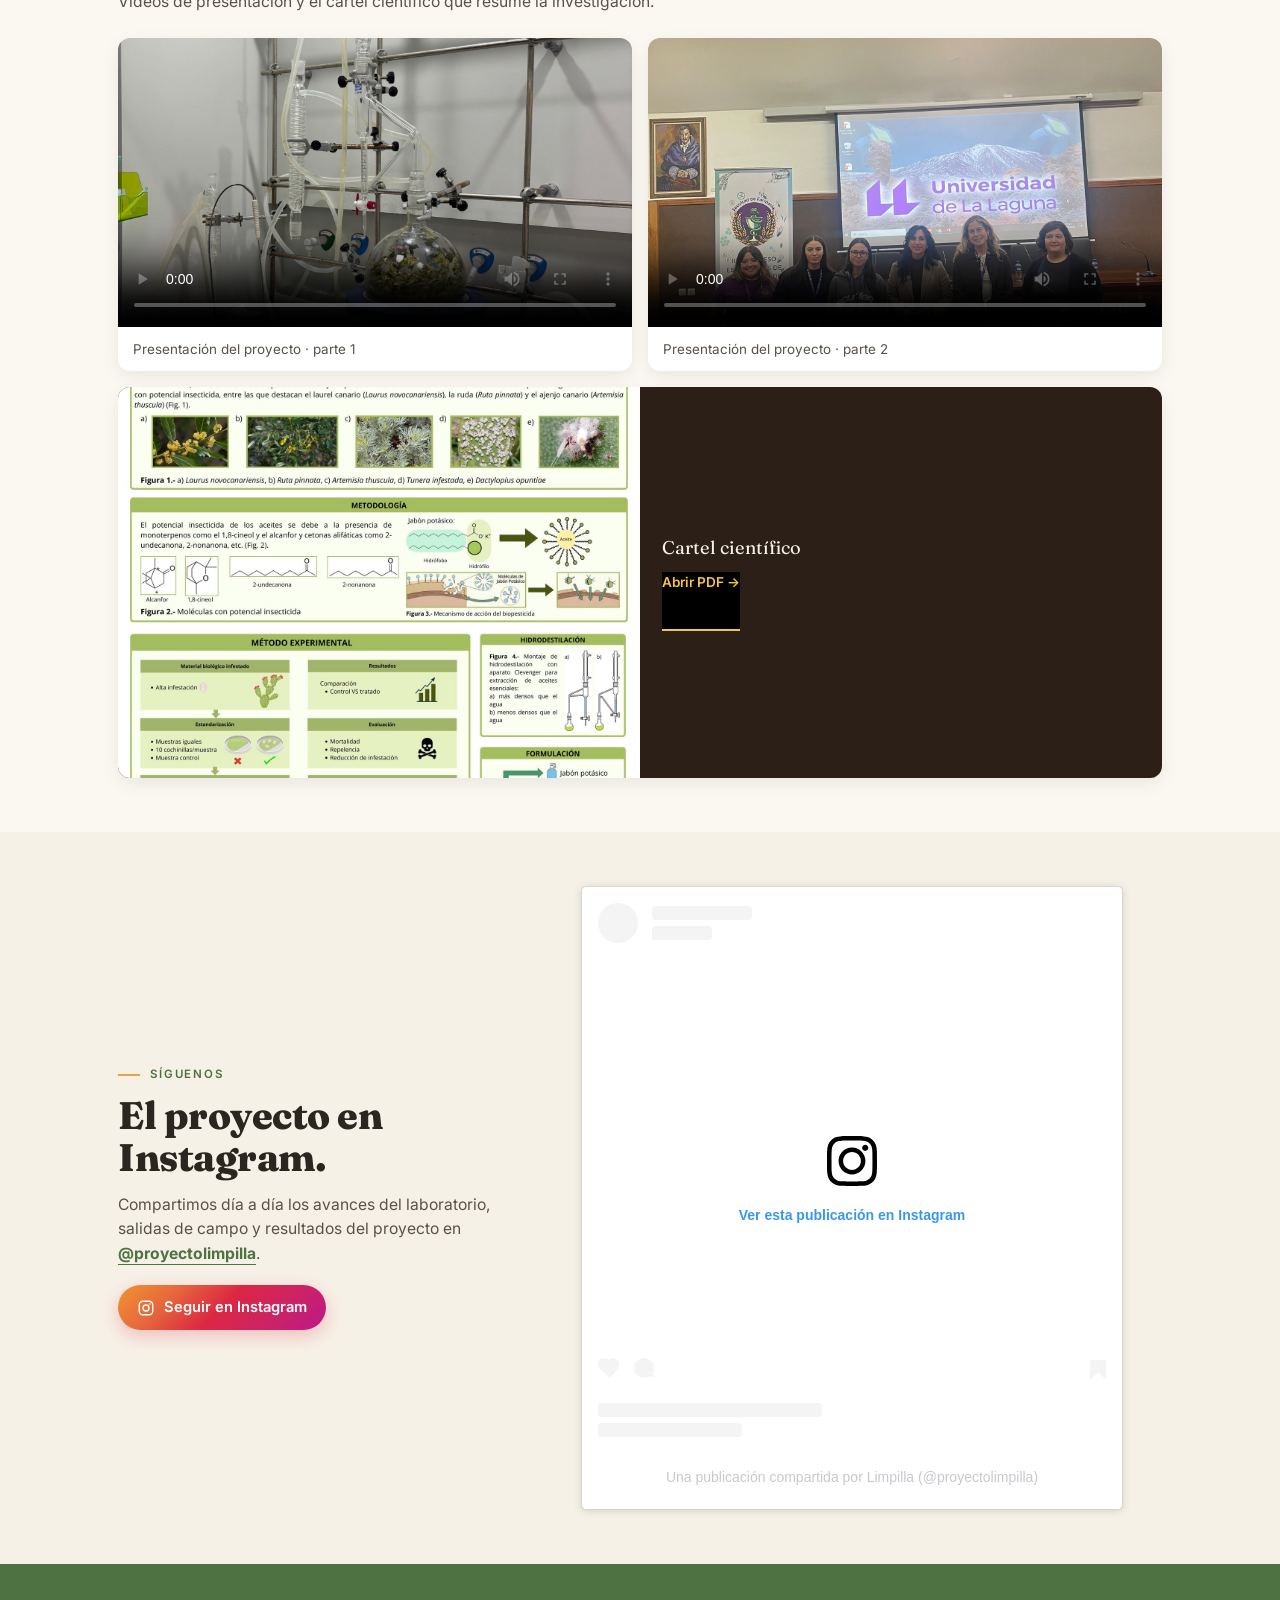
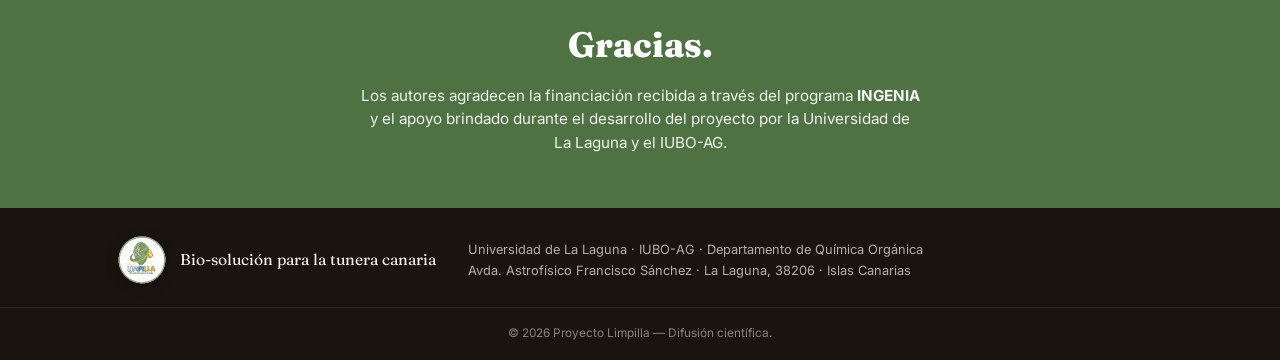
==== commit d5032841: "Actualizar cargo de D. Díaz Díaz a Catedrático de Química Orgánica" ====
--- a/docs/index.html
+++ b/docs/index.html
@@ -235,7 +235,7 @@
             <li><strong>V. Molinero Naranjo</strong><span>2.º Grado en Farmacia · ULL</span></li>
             <li><strong>A. González Cabrera</strong><span>Doctorado en Química e Ingeniería Química · IUBO-AG · ULL</span></li>
             <li><strong>A. Baz Figueroa</strong><span>Doctorado en Química e Ingeniería Química · IUBO-AG · ULL</span></li>
-            <li><strong>D. Díaz Díaz</strong><span>IUBO-AG · Departamento de Química Orgánica · ULL</span></li>
+            <li><strong>D. Díaz Díaz</strong><span>Catedrático de Química Orgánica · IUBO-AG · ULL</span></li>
         </ul>
     </div>
 </section>
--- a/docs/css/styles.css
+++ b/docs/css/styles.css
@@ -141,15 +141,11 @@
     isolation: isolate;
 }
 .nav__logo {
-    width: 36px;
-    height: 36px;
+    width: 40px;
+    height: 40px;
     flex-shrink: 0;
-    border-radius: 50%;
-    padding: 3px;
-    background:
-        radial-gradient(circle at 30% 30%, rgba(232,165,60,0.22), transparent 60%),
-        linear-gradient(135deg, rgba(107,154,94,0.18), rgba(255,255,255,0.6));
-    box-shadow: 0 1px 3px rgba(0,0,0,0.05), inset 0 0 0 1px rgba(78,114,65,0.08);
+    object-fit: contain;
+    filter: drop-shadow(0 1px 2px rgba(0,0,0,0.08));
     transition: transform 380ms cubic-bezier(0.34, 1.4, 0.6, 1);
 }
 .nav__brand:hover .nav__logo,
@@ -280,12 +276,10 @@
     width: 100%;
 }
 .hero__logo {
-    width: 80px; height: 80px;
+    width: 110px; height: 110px;
     margin-bottom: 1.1rem;
-    filter: drop-shadow(0 6px 18px rgba(0,0,0,0.5));
-    background: rgba(255,255,255,0.97);
-    border-radius: 50%;
-    padding: 5px;
+    object-fit: contain;
+    filter: drop-shadow(0 8px 22px rgba(0,0,0,0.45));
 }
 .hero__title {
     font-family: var(--ff-display);
@@ -862,7 +856,7 @@
     align-items: center;
     gap: 0.85rem;
 }
-.footer__brand img { width: 44px; height: 44px; background: #fff; border-radius: 50%; padding: 3px; }
+.footer__brand img { width: 48px; height: 48px; object-fit: contain; filter: drop-shadow(0 2px 6px rgba(0,0,0,0.25)); }
 .footer__brand p {
     margin: 0;
     font-family: var(--ff-display);
@@ -1004,12 +998,12 @@
 @media (max-width: 600px) {
     body { font-size: 15px; }
 
-    .nav__logo { width: 32px; height: 32px; }
+    .nav__logo { width: 36px; height: 36px; }
     .nav__name { font-size: 1.05rem; }
     .nav__toggle { width: 40px; height: 40px; }
 
     .hero { min-height: 80vh; }
-    .hero__logo { width: 64px; height: 64px; }
+    .hero__logo { width: 88px; height: 88px; }
     .hero__title { font-size: clamp(1.7rem, 7.5vw, 2.4rem); }
     .hero__lead { font-size: 0.98rem; }
     .hero__chip { font-size: 0.74rem; padding: 0.42rem 0.8rem; }
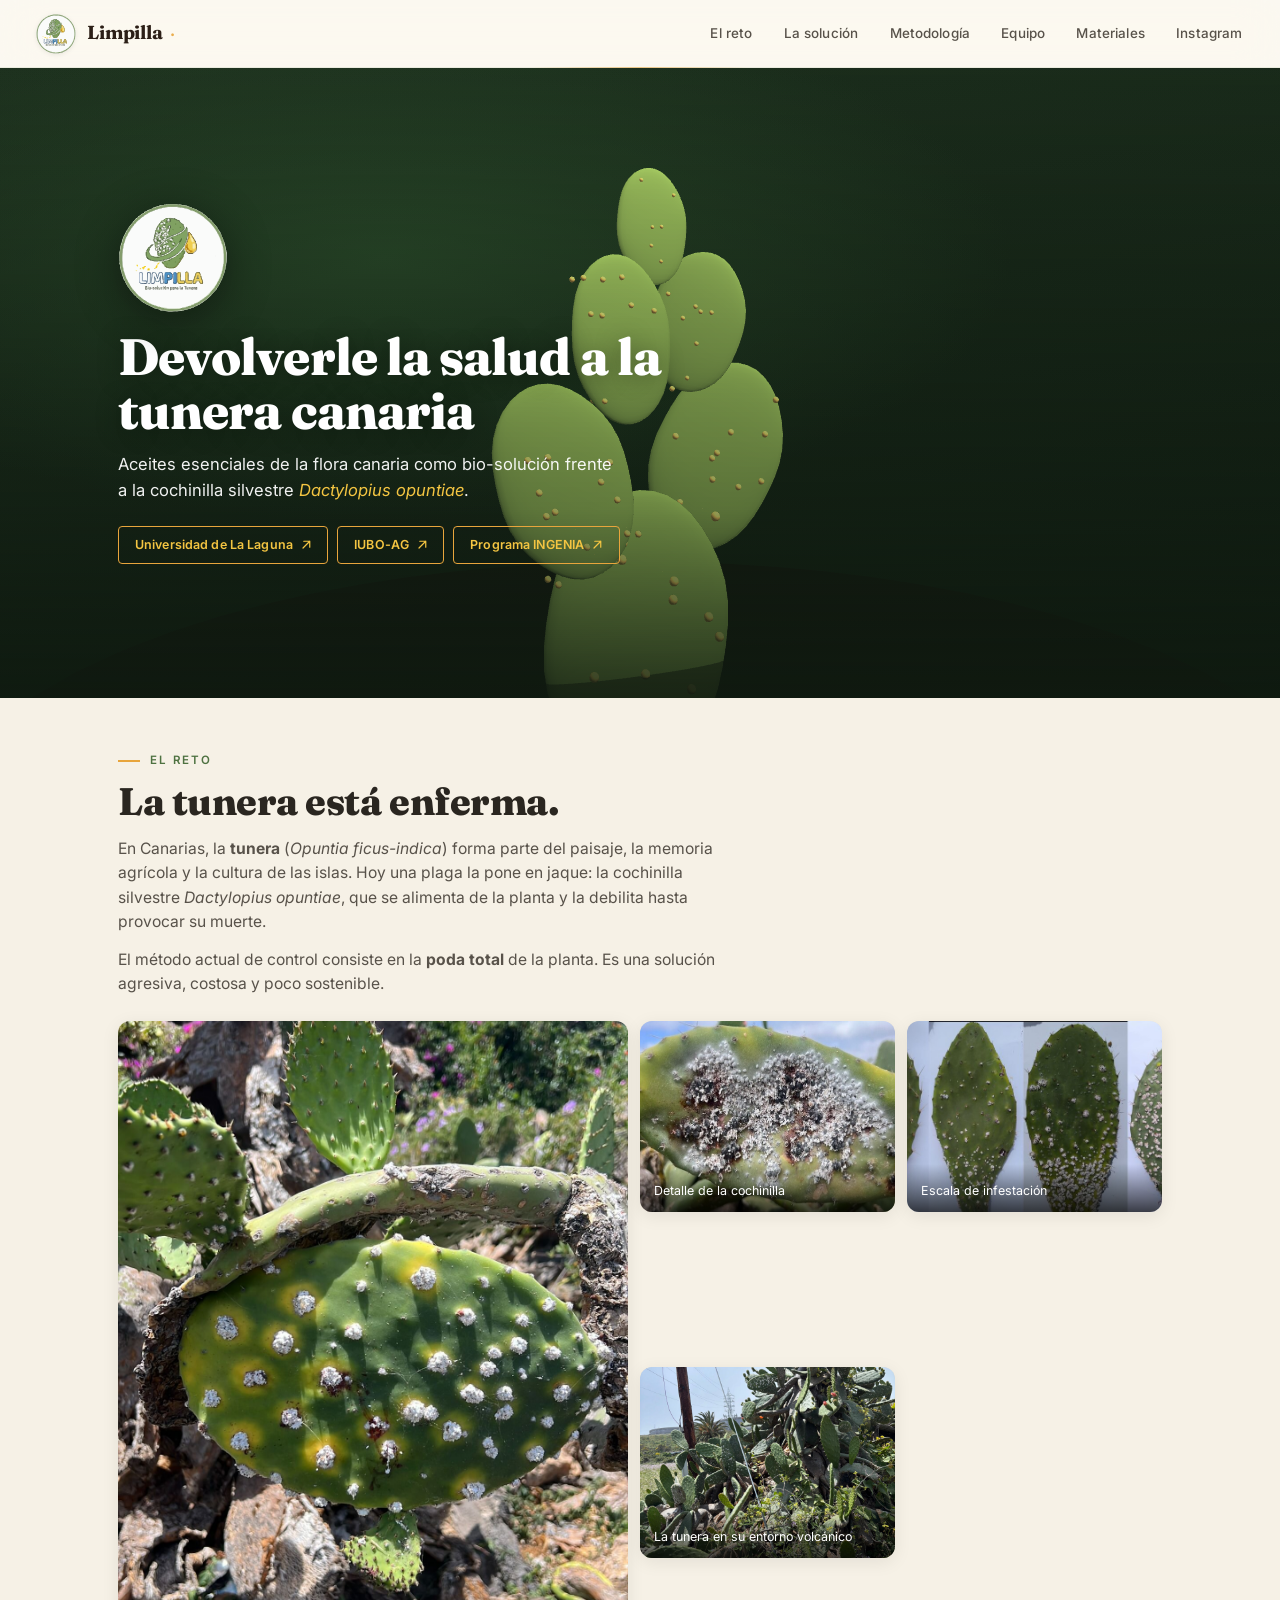
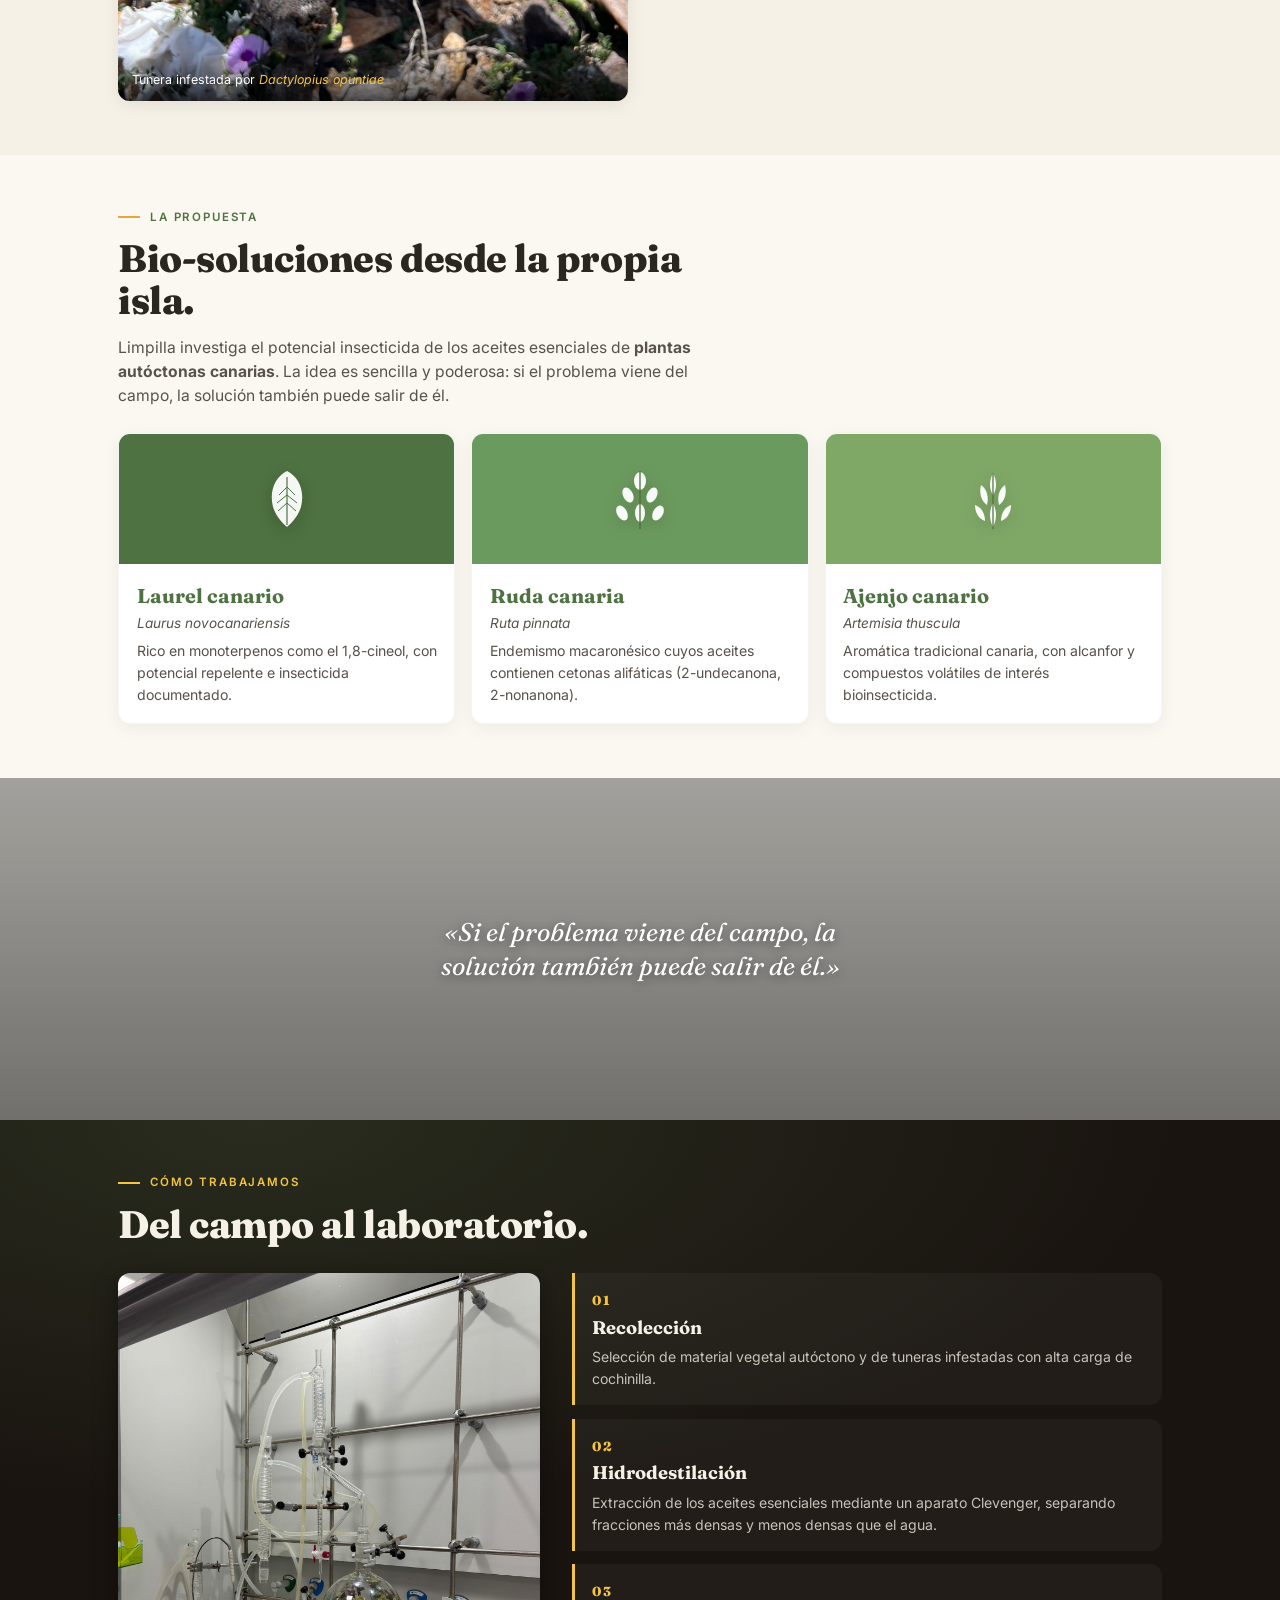
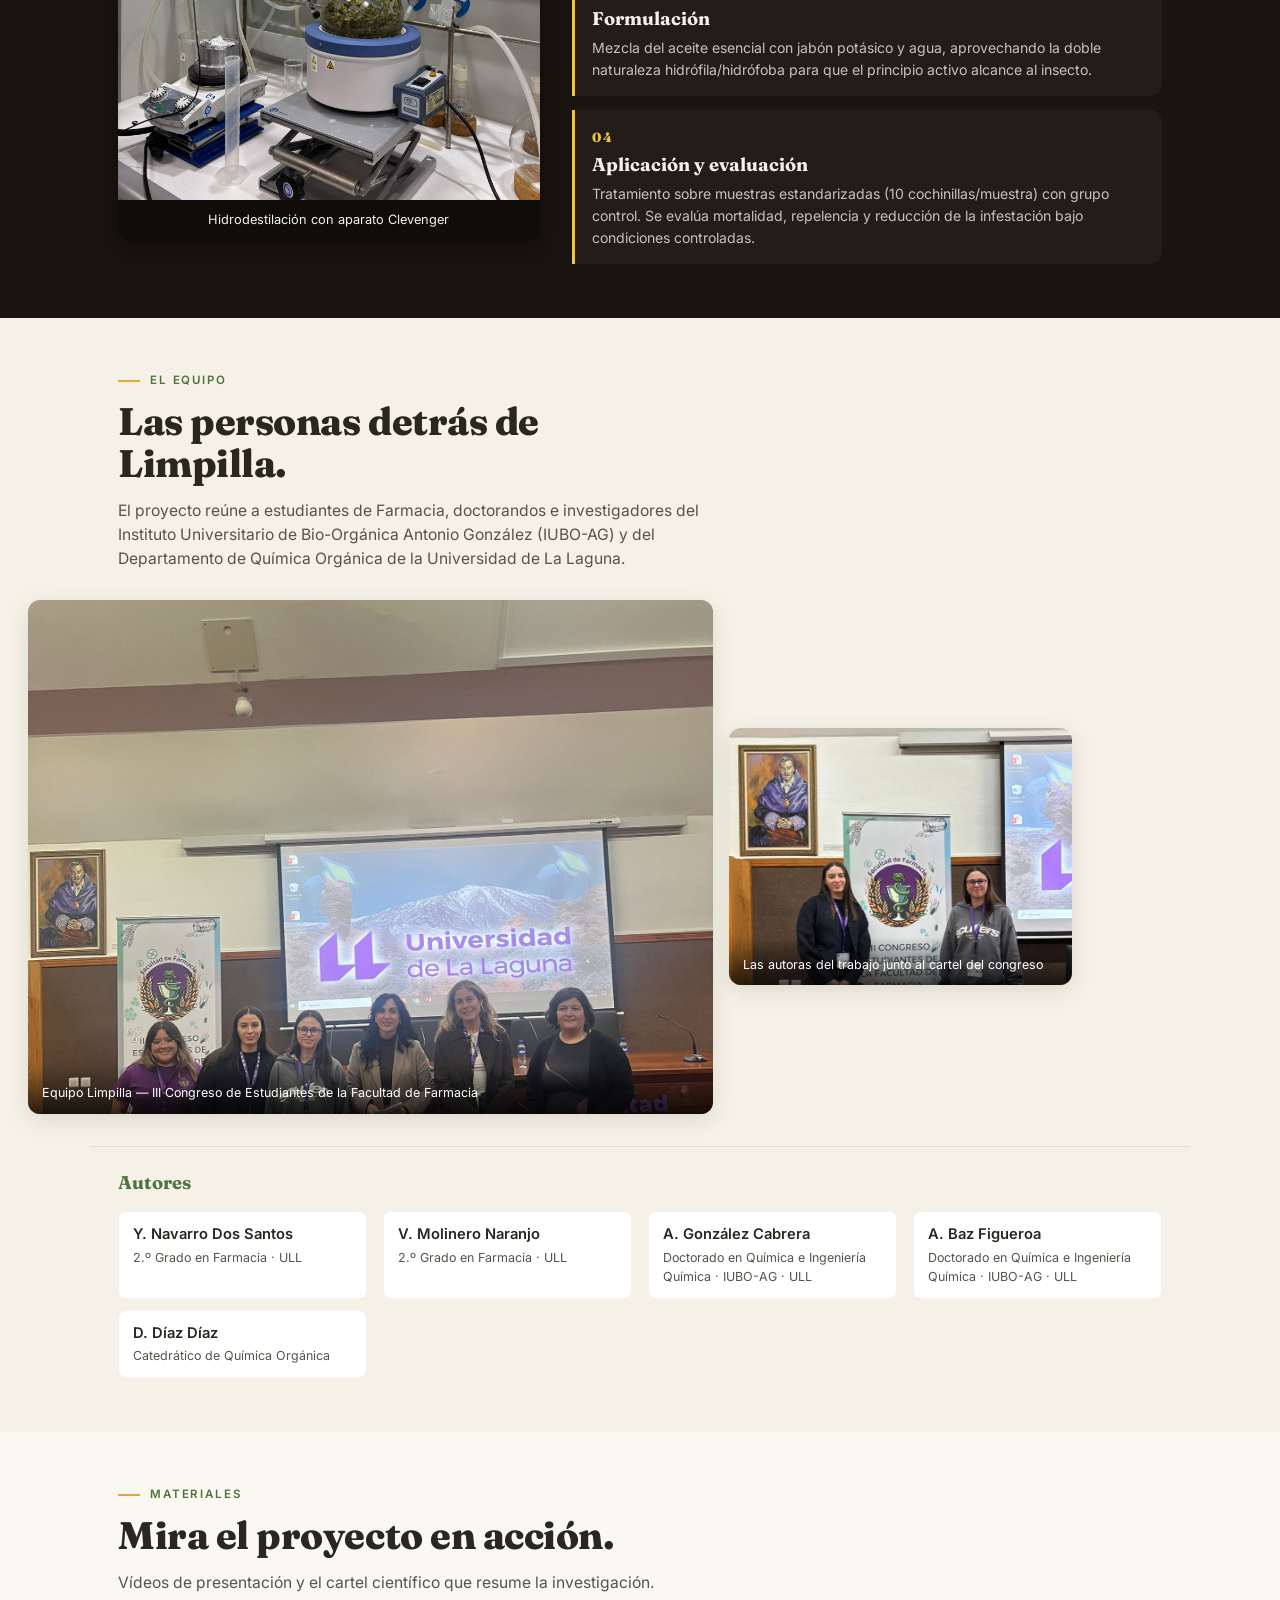
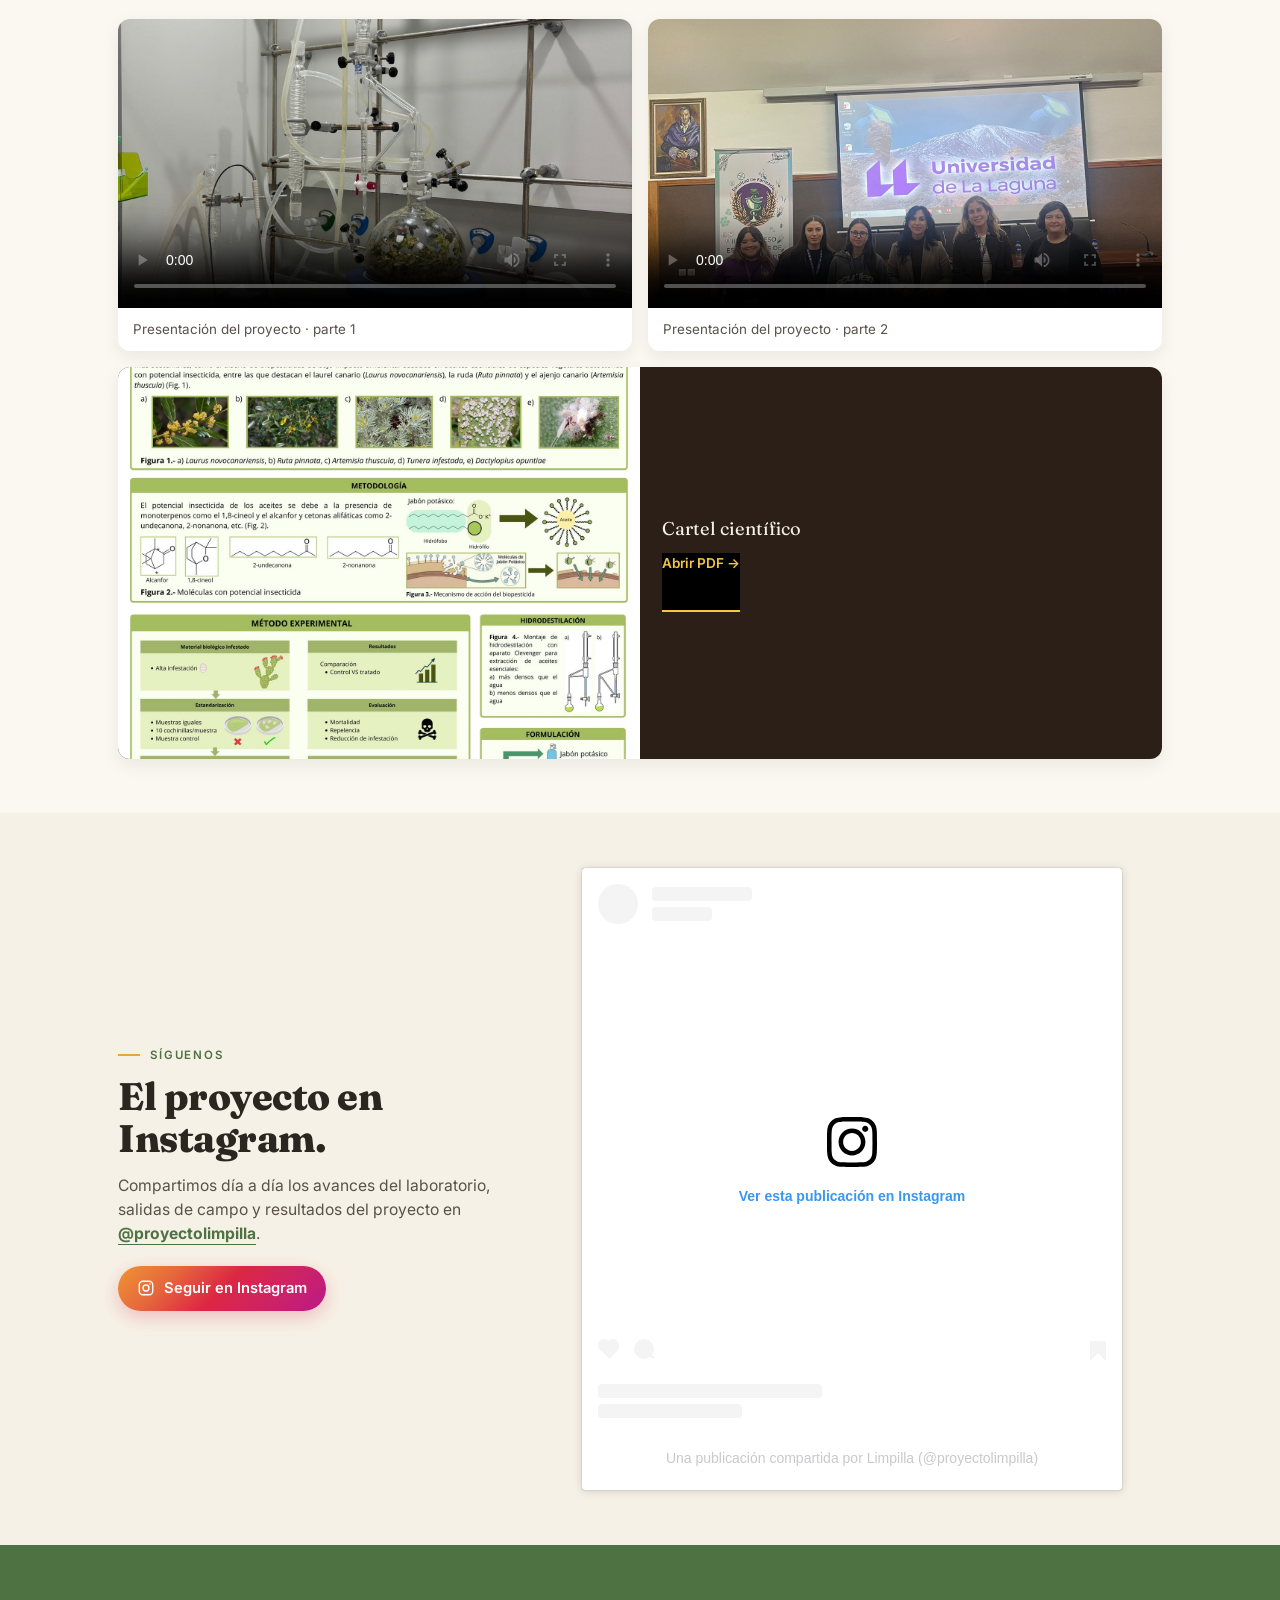
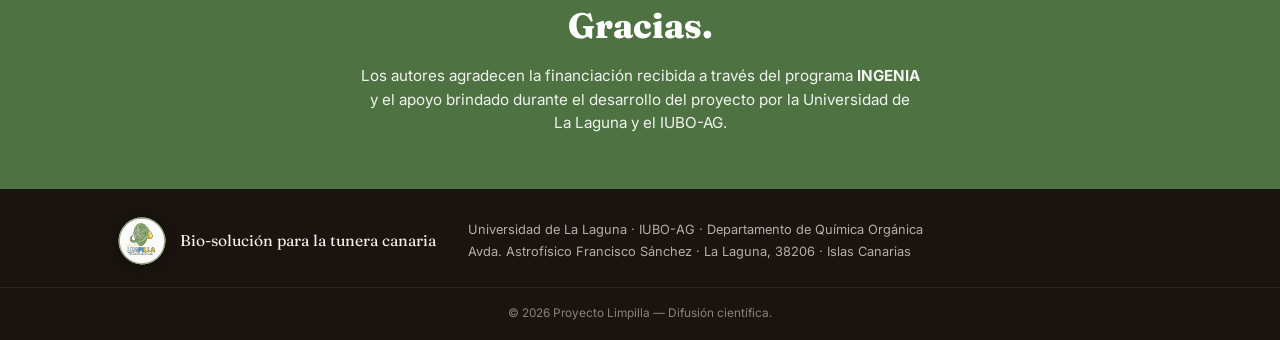
==== commit ac9ea461: "Cargo de D. Díaz Díaz: Catedrático de Química Orgánica" ====
--- a/docs/index.html
+++ b/docs/index.html
@@ -235,7 +235,7 @@
             <li><strong>V. Molinero Naranjo</strong><span>2.º Grado en Farmacia · ULL</span></li>
             <li><strong>A. González Cabrera</strong><span>Doctorado en Química e Ingeniería Química · IUBO-AG · ULL</span></li>
             <li><strong>A. Baz Figueroa</strong><span>Doctorado en Química e Ingeniería Química · IUBO-AG · ULL</span></li>
-            <li><strong>D. Díaz Díaz</strong><span>Catedrático de Química Orgánica · IUBO-AG · ULL</span></li>
+            <li><strong>D. Díaz Díaz</strong><span>Catedrático de Química Orgánica</span></li>
         </ul>
     </div>
 </section>
